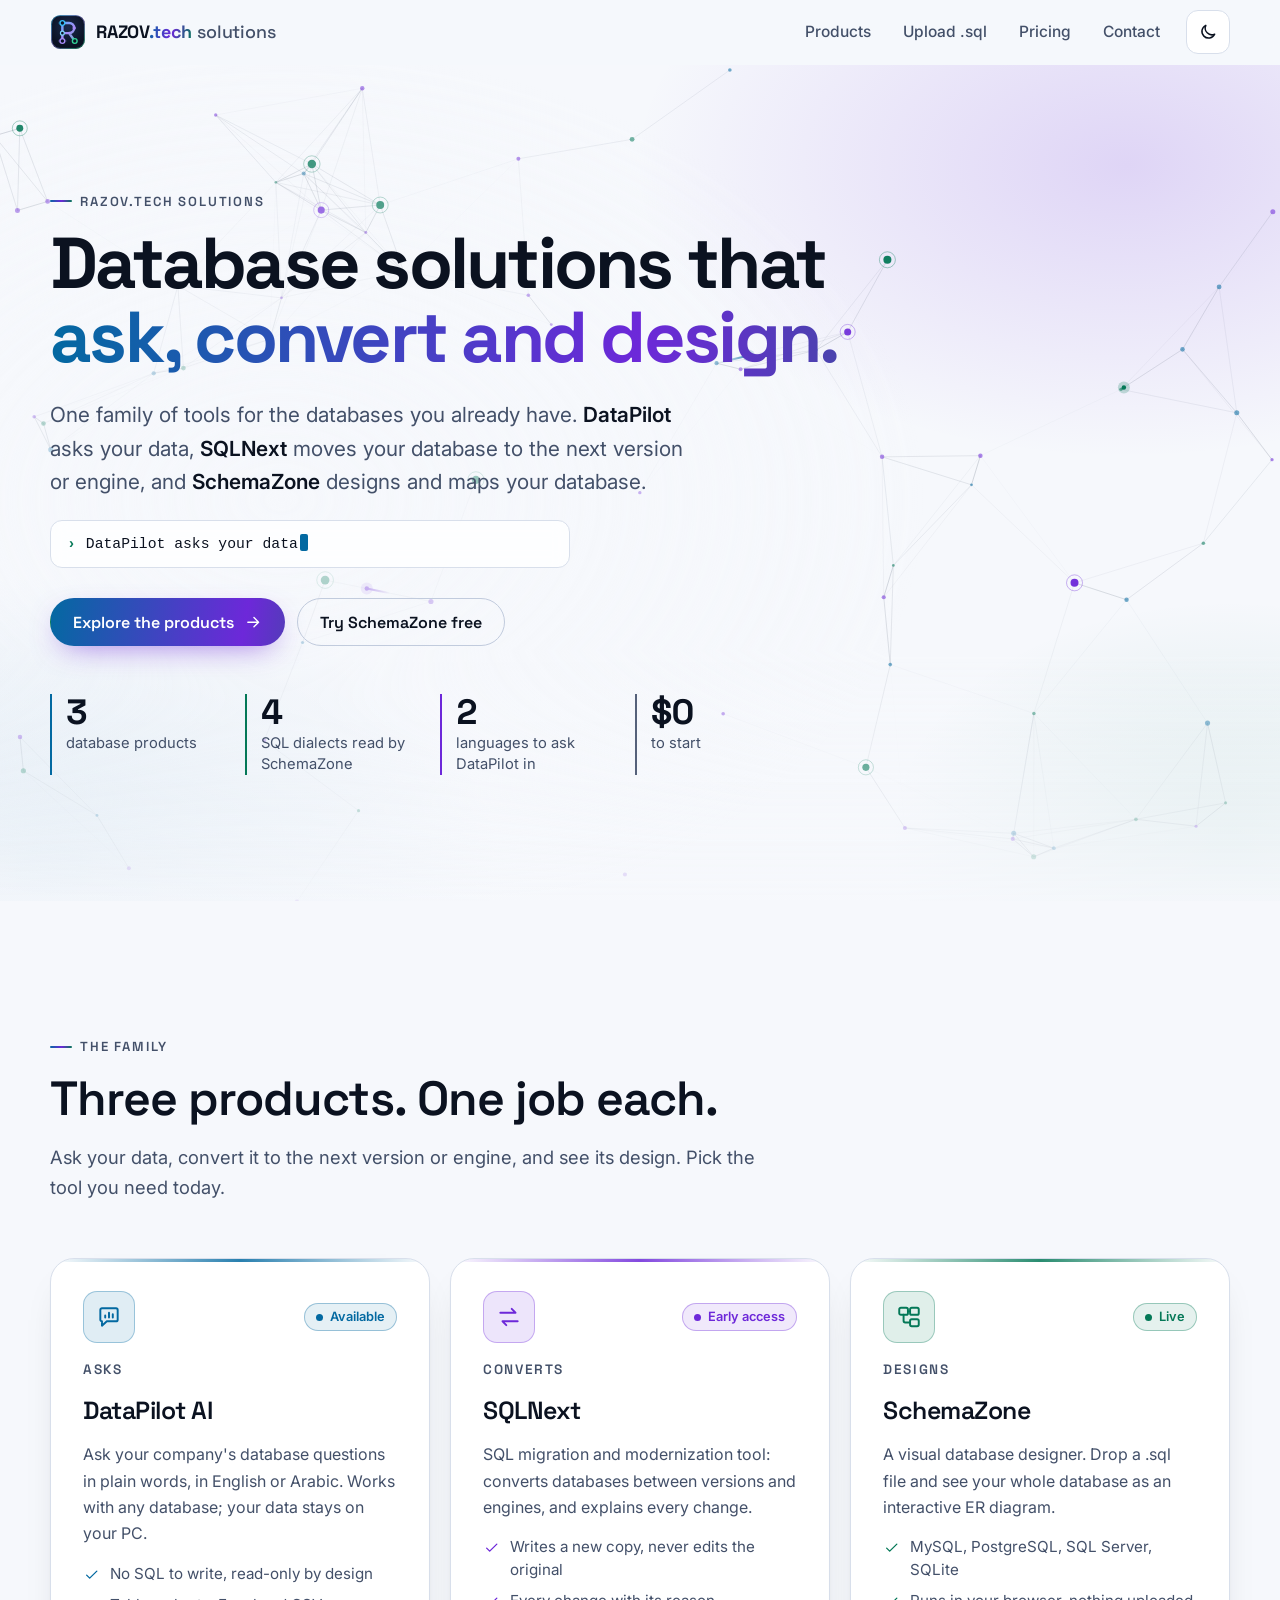
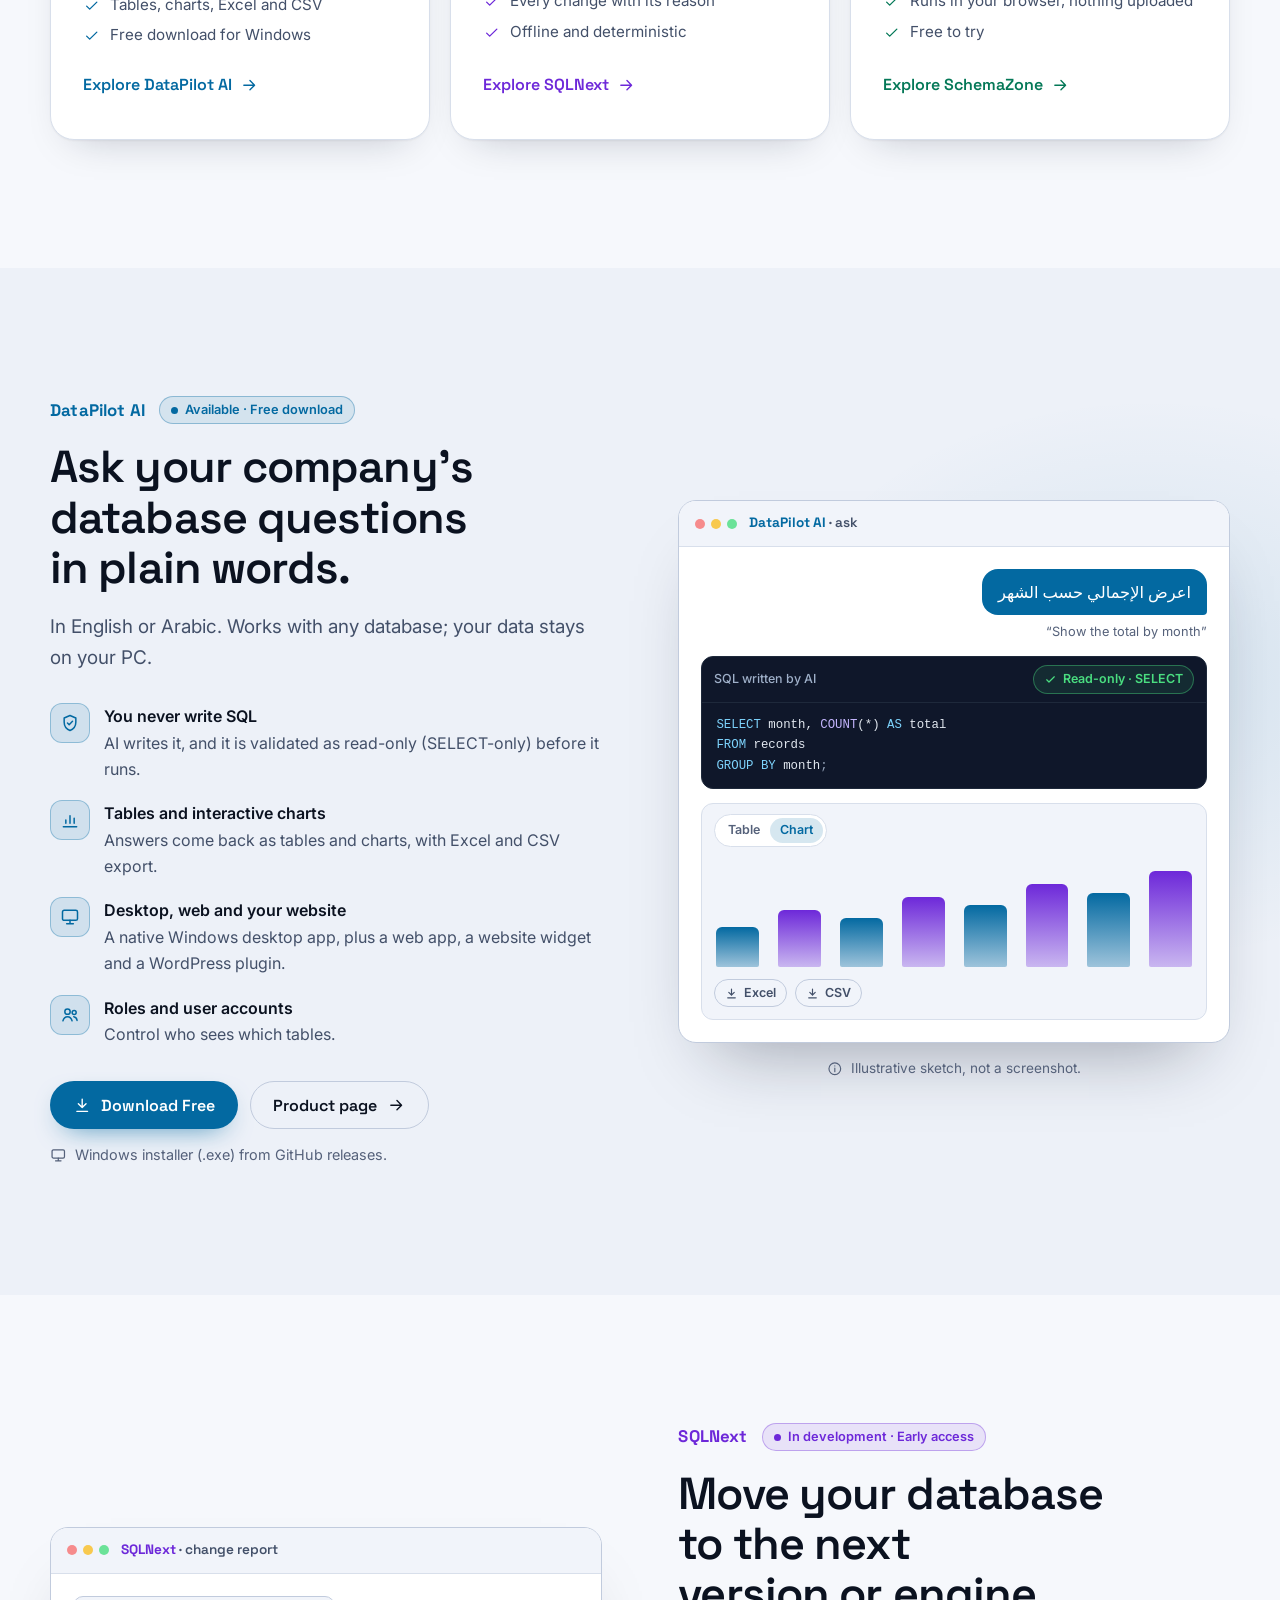
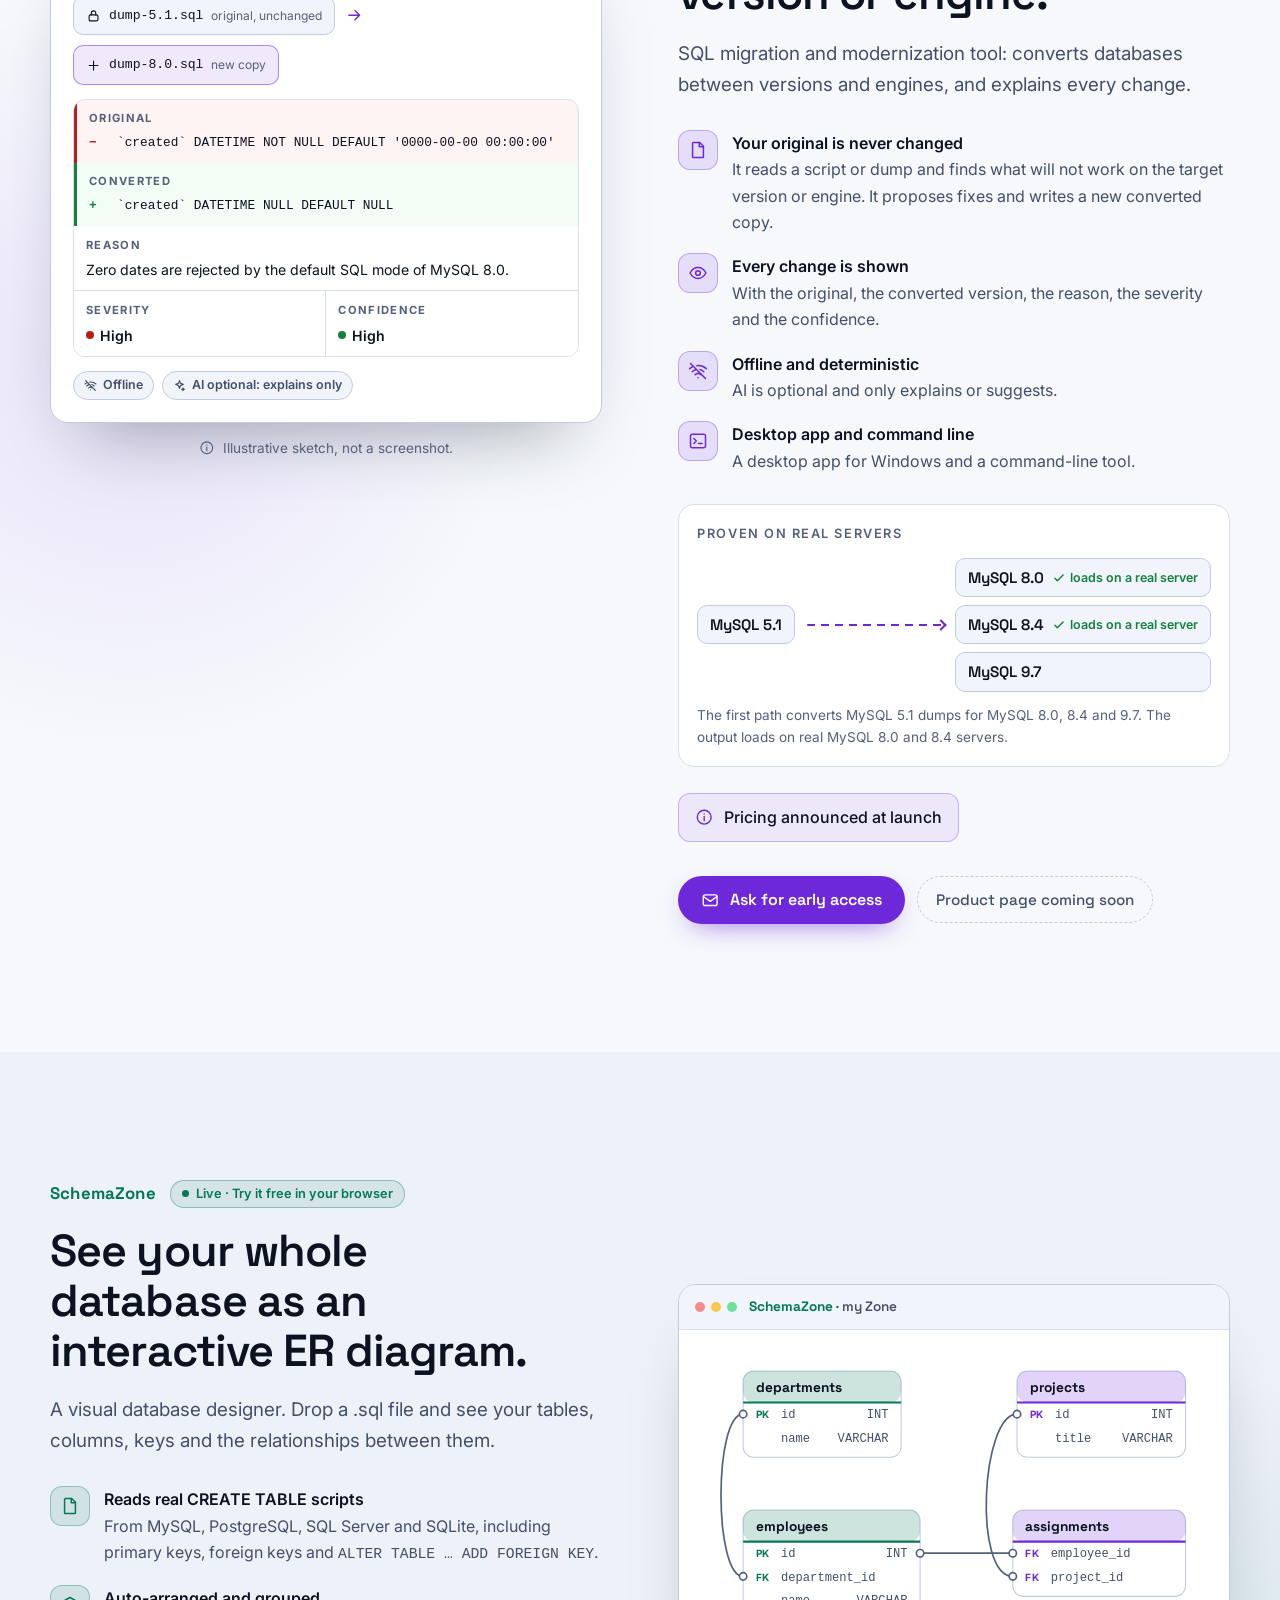
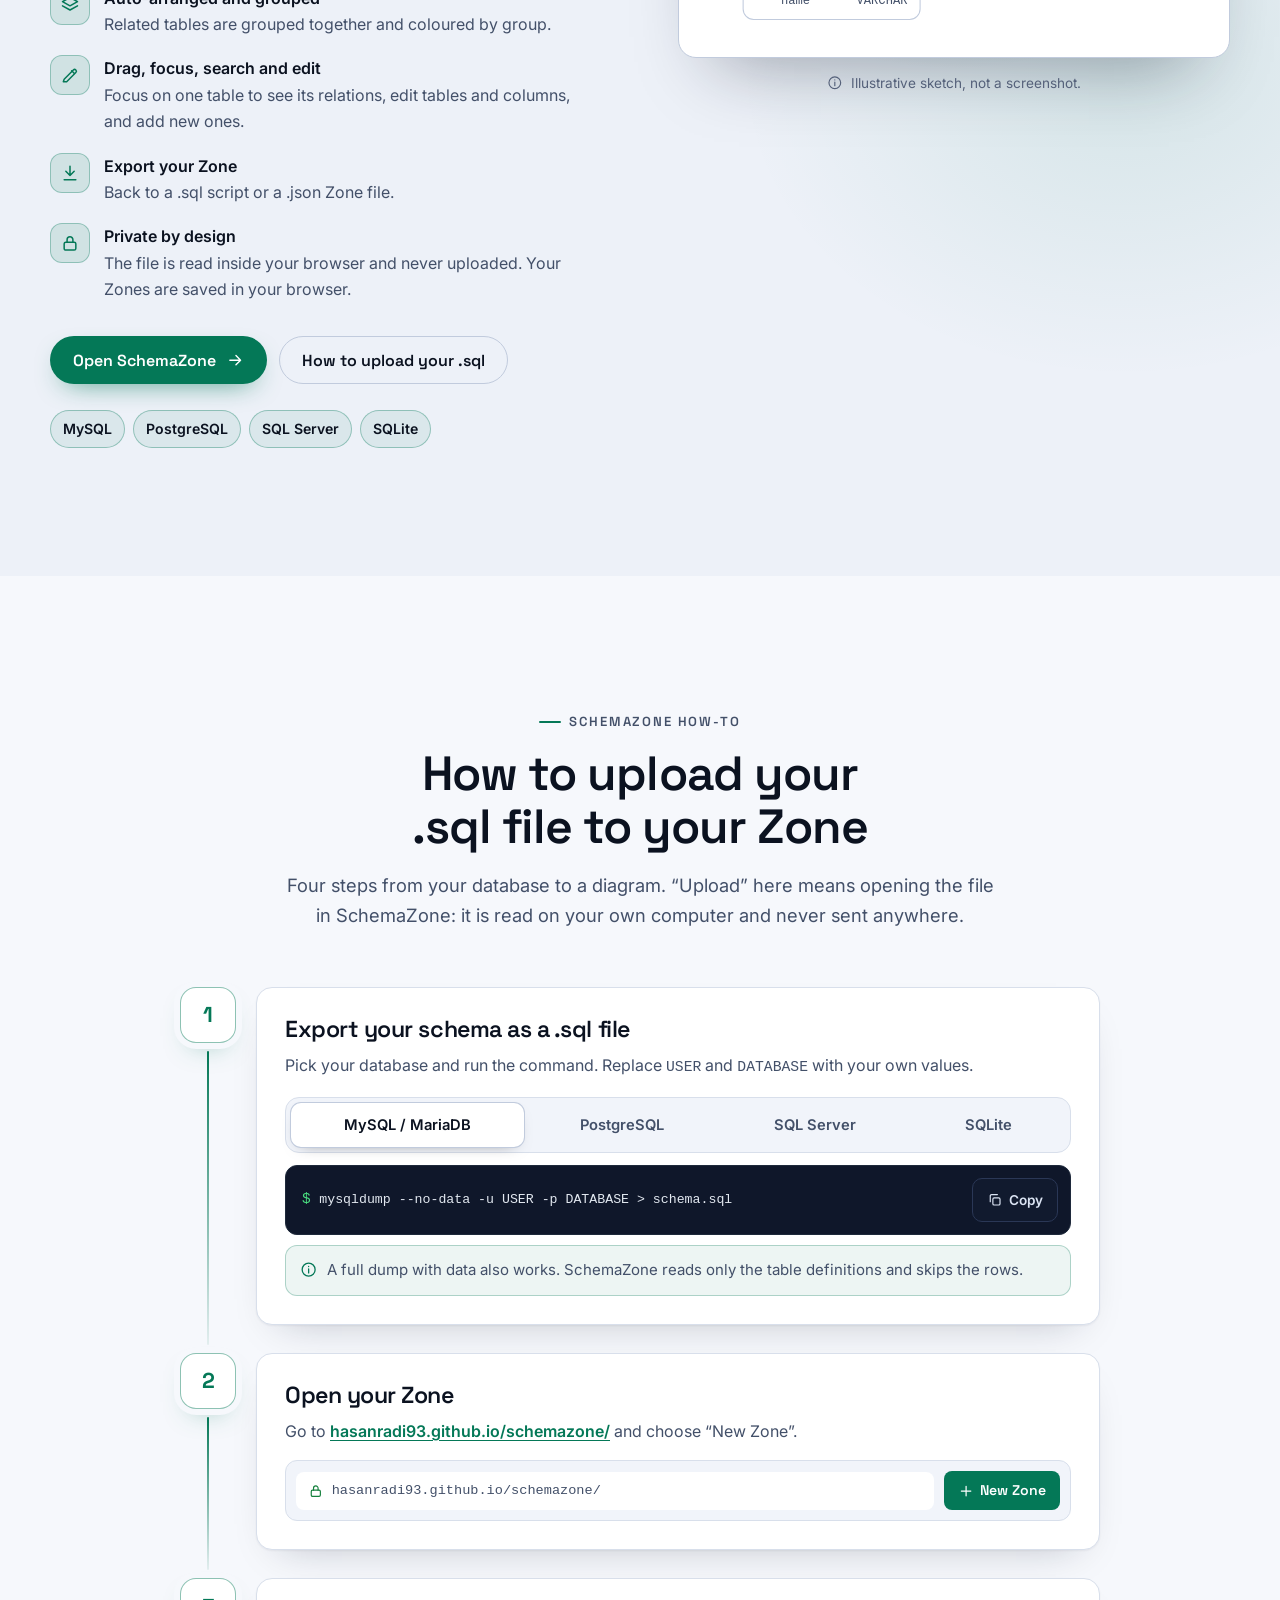
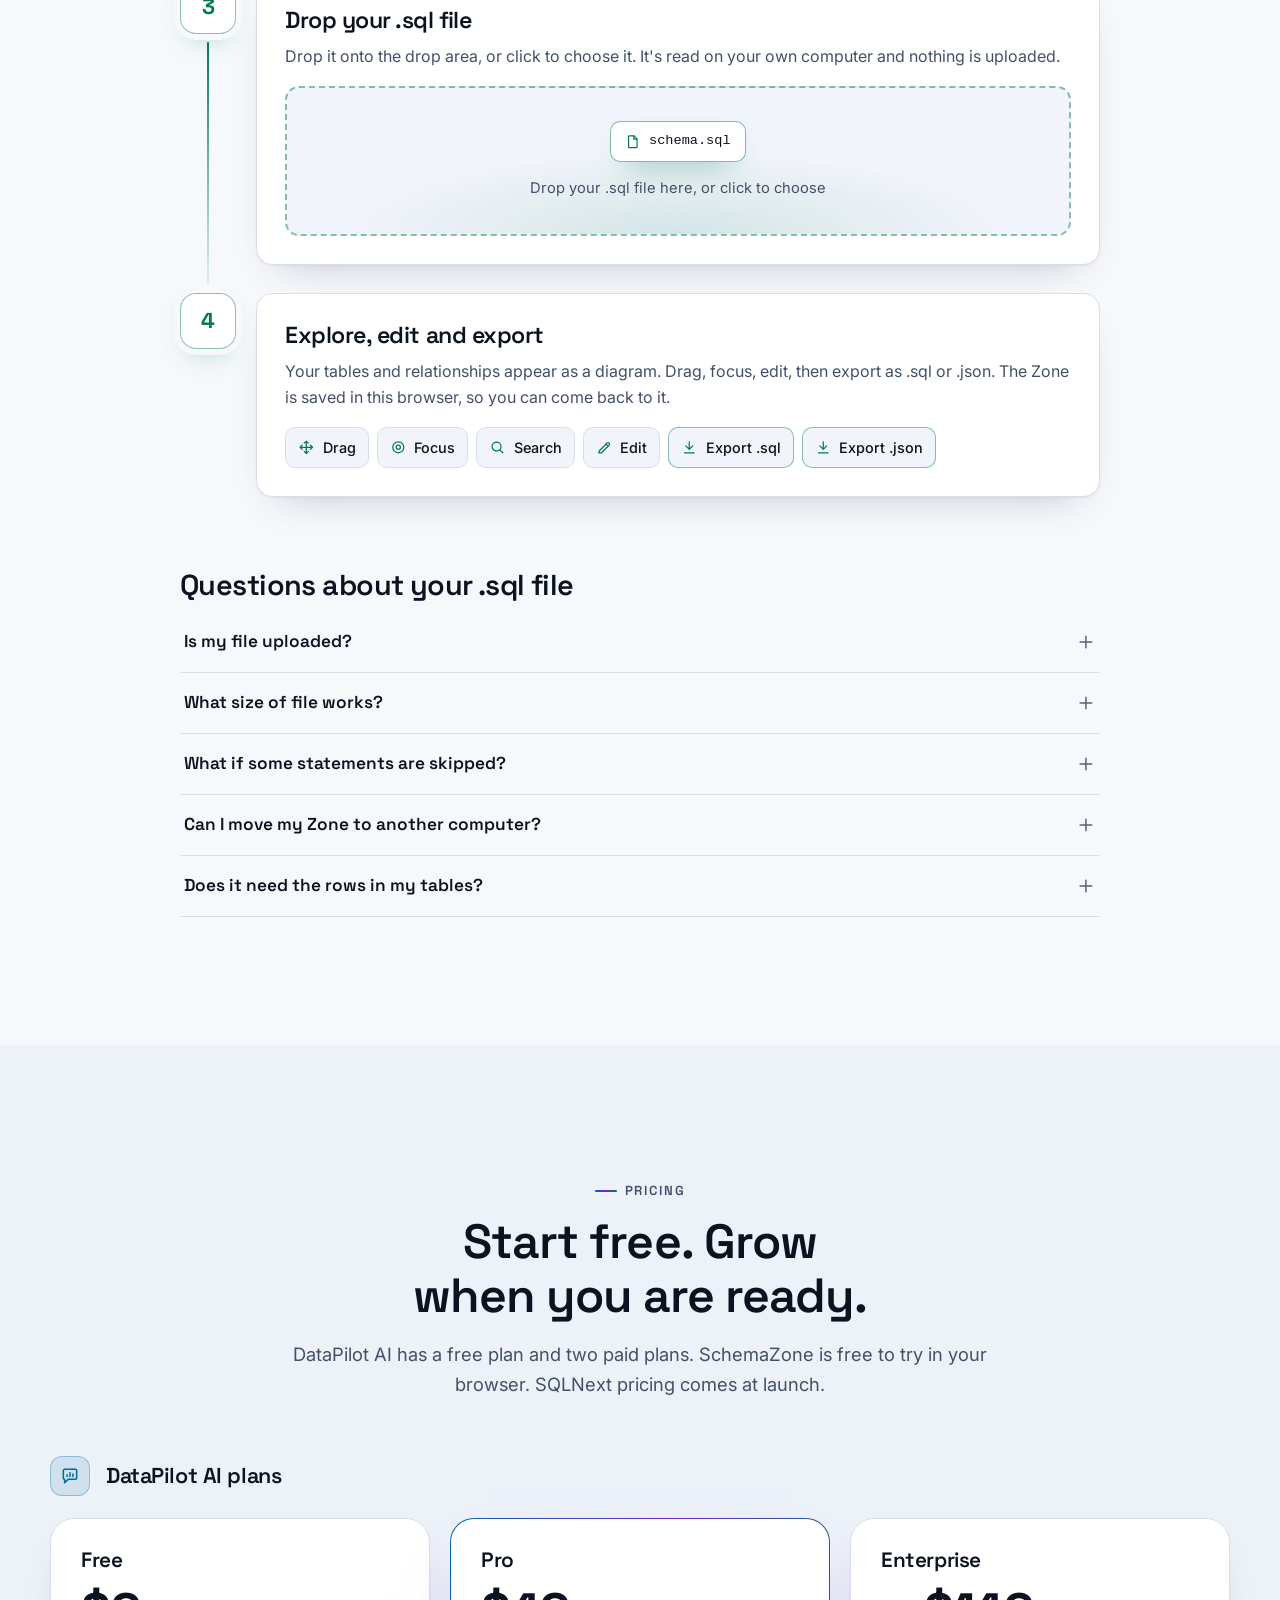
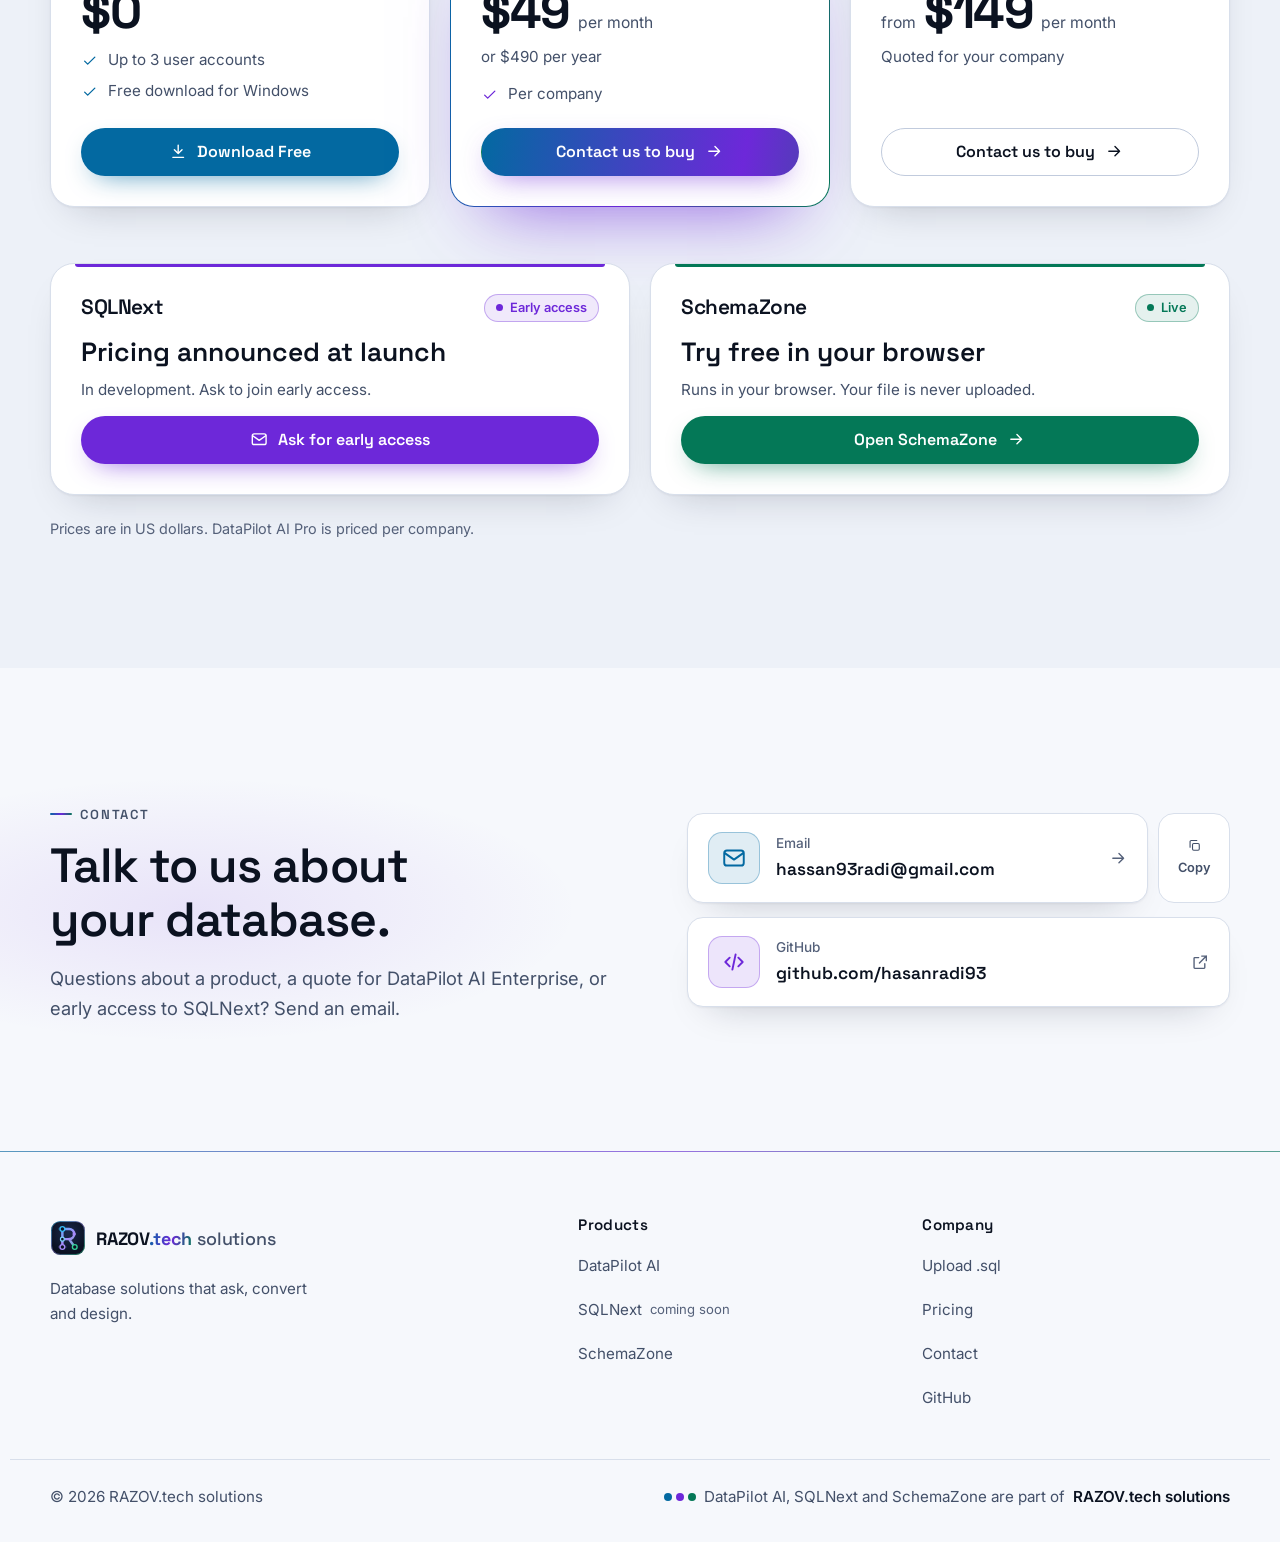
==== index.html @ d18f0b3e "fix(layout): sticky sketches, solid mobile menu, tablet grids and tab grid on phones Co-Authored-By:" ====
<!doctype html>
<html lang="en">
<head>
  <meta charset="utf-8">
  <meta name="viewport" content="width=device-width, initial-scale=1">
  <title>RAZOV.tech solutions | DataPilot AI, SQLNext and SchemaZone</title>
  <meta name="description" content="RAZOV.tech solutions makes database tools that ask, convert and design. DataPilot AI answers plain-word questions about your database, SQLNext converts databases between versions and engines, and SchemaZone turns a .sql file into an interactive ER diagram.">
  <link rel="canonical" href="https://hasanradi93.github.io/">
  <meta name="color-scheme" content="dark light">
  <meta name="theme-color" content="#060a13">
  <link rel="icon" href="favicon.svg" type="image/svg+xml">
  <link rel="apple-touch-icon" href="assets/img/apple-touch-icon.png">

  <meta property="og:type" content="website">
  <meta property="og:site_name" content="RAZOV.tech solutions">
  <meta property="og:title" content="RAZOV.tech solutions: database solutions that ask, convert and design">
  <meta property="og:description" content="DataPilot AI asks your data, SQLNext moves your database to the next version or engine, and SchemaZone designs and maps your database.">
  <meta property="og:url" content="https://hasanradi93.github.io/">
  <meta property="og:image" content="https://hasanradi93.github.io/assets/img/og-image.png">
  <meta property="og:image:width" content="1200">
  <meta property="og:image:height" content="630">
  <meta property="og:image:alt" content="RAZOV.tech solutions logo with the words: database solutions that ask, convert and design.">
  <meta name="twitter:card" content="summary_large_image">
  <meta name="twitter:title" content="RAZOV.tech solutions: database solutions that ask, convert and design">
  <meta name="twitter:description" content="DataPilot AI asks your data, SQLNext moves your database to the next version or engine, and SchemaZone designs and maps your database.">
  <meta name="twitter:image" content="https://hasanradi93.github.io/assets/img/og-image.png">
  <meta name="twitter:image:alt" content="RAZOV.tech solutions logo with the words: database solutions that ask, convert and design.">

  <link rel="preconnect" href="https://fonts.googleapis.com">
  <link rel="preconnect" href="https://fonts.gstatic.com" crossorigin>
  <link rel="stylesheet" href="https://fonts.googleapis.com/css2?family=Inter:wght@400;500;600&amp;family=Space+Grotesk:wght@500;600;700&amp;display=swap" media="print" onload="this.media='all'">
  <noscript><link rel="stylesheet" href="https://fonts.googleapis.com/css2?family=Inter:wght@400;500;600&amp;family=Space+Grotesk:wght@500;600;700&amp;display=swap"></noscript>
  <link rel="stylesheet" href="assets/css/base.css">
  <link rel="stylesheet" href="assets/css/sections.css">

  <script>
    (function () {
      var root = document.documentElement;
      root.classList.add('js');
      var theme = null;
      try { theme = localStorage.getItem('razov-theme'); } catch (e) { theme = null; }
      if (theme !== 'light' && theme !== 'dark') {
        theme = window.matchMedia && window.matchMedia('(prefers-color-scheme: light)').matches ? 'light' : 'dark';
      }
      root.setAttribute('data-theme', theme);
    })();
  </script>
  <script src="assets/js/site.js" defer></script>
  <script src="assets/js/hero-network.js" defer></script>

  <script type="application/ld+json">
    {
      "@context": "https://schema.org",
      "@type": "Organization",
      "name": "RAZOV.tech solutions",
      "url": "https://hasanradi93.github.io/",
      "logo": "https://hasanradi93.github.io/assets/img/logo-mark.svg",
      "email": "hassan93radi@gmail.com",
      "sameAs": ["https://github.com/hasanradi93"]
    }
  </script>
</head>
<body>
  <a class="skip-link" href="#main">Skip to content</a>

  <svg class="icon-sprite" aria-hidden="true" focusable="false" xmlns="http://www.w3.org/2000/svg">
    <symbol id="i-check" viewBox="0 0 24 24"><path d="M5 12.5l4.2 4.2L19 7"/></symbol>
    <symbol id="i-arrow" viewBox="0 0 24 24"><path d="M5 12h14M13 6l6 6-6 6"/></symbol>
    <symbol id="i-download" viewBox="0 0 24 24"><path d="M12 4v11M7 10l5 5 5-5M5 20h14"/></symbol>
    <symbol id="i-copy" viewBox="0 0 24 24"><rect x="9" y="9" width="11" height="11" rx="2"/><path d="M5 15V6a2 2 0 0 1 2-2h9"/></symbol>
    <symbol id="i-sun" viewBox="0 0 24 24"><circle cx="12" cy="12" r="4"/><path d="M12 2.5v2M12 19.5v2M4.6 4.6l1.4 1.4M18 18l1.4 1.4M2.5 12h2M19.5 12h2M4.6 19.4L6 18M18 6l1.4-1.4"/></symbol>
    <symbol id="i-moon" viewBox="0 0 24 24"><path d="M20 14.6A8 8 0 0 1 9.4 4a8 8 0 1 0 10.6 10.6z"/></symbol>
    <symbol id="i-menu" viewBox="0 0 24 24"><path d="M4 7h16M4 12h16M4 17h16"/></symbol>
    <symbol id="i-close" viewBox="0 0 24 24"><path d="M6 6l12 12M18 6L6 18"/></symbol>
    <symbol id="i-mail" viewBox="0 0 24 24"><rect x="3" y="5" width="18" height="14" rx="2.5"/><path d="M3.5 7.5l8.5 6 8.5-6"/></symbol>
    <symbol id="i-code" viewBox="0 0 24 24"><path d="M8 8l-4 4 4 4M16 8l4 4-4 4M13.5 5l-3 14"/></symbol>
    <symbol id="i-db" viewBox="0 0 24 24"><ellipse cx="12" cy="5.5" rx="7" ry="2.5"/><path d="M5 5.5v13c0 1.4 3.1 2.5 7 2.5s7-1.1 7-2.5v-13M5 12c0 1.4 3.1 2.5 7 2.5s7-1.1 7-2.5"/></symbol>
    <symbol id="i-chat" viewBox="0 0 24 24"><path d="M4 5.5A1.5 1.5 0 0 1 5.5 4h13A1.5 1.5 0 0 1 20 5.5v9a1.5 1.5 0 0 1-1.5 1.5H10l-4.5 4v-4h0A1.5 1.5 0 0 1 4 14.5z"/><path d="M8.5 12.5v-2M12 12.5V8M15.5 12.5v-3"/></symbol>
    <symbol id="i-chart" viewBox="0 0 24 24"><path d="M4 20h16M7 16v-4M12 16V7M17 16v-6"/></symbol>
    <symbol id="i-shield" viewBox="0 0 24 24"><path d="M12 3l7 3v5c0 4.5-3 8.3-7 10-4-1.7-7-5.5-7-10V6z"/><path d="M9 12l2 2 4-4"/></symbol>
    <symbol id="i-users" viewBox="0 0 24 24"><circle cx="9" cy="8" r="3.2"/><path d="M3.5 19c.8-3.2 3-5 5.5-5s4.7 1.8 5.5 5"/><circle cx="17" cy="9" r="2.4"/><path d="M16.5 14c2.2.2 3.6 1.8 4 4.5"/></symbol>
    <symbol id="i-monitor" viewBox="0 0 24 24"><rect x="3" y="4" width="18" height="12" rx="2"/><path d="M8 20h8M12 16v4"/></symbol>
    <symbol id="i-file" viewBox="0 0 24 24"><path d="M6.5 3h7.5l4.5 4.5V20a1 1 0 0 1-1 1h-11a1 1 0 0 1-1-1V4a1 1 0 0 1 1-1z"/><path d="M13.5 3v5h5"/></symbol>
    <symbol id="i-swap" viewBox="0 0 24 24"><path d="M4 8h14l-3.5-3.5M20 16H6l3.5 3.5"/></symbol>
    <symbol id="i-lock" viewBox="0 0 24 24"><rect x="5" y="11" width="14" height="9.5" rx="2"/><path d="M8.5 11V8a3.5 3.5 0 0 1 7 0v3"/></symbol>
    <symbol id="i-terminal" viewBox="0 0 24 24"><rect x="3" y="4" width="18" height="16" rx="2"/><path d="M7 9l3 3-3 3M12.5 15h4.5"/></symbol>
    <symbol id="i-schema" viewBox="0 0 24 24"><rect x="3" y="3.5" width="8" height="6.5" rx="1.5"/><rect x="13" y="14" width="8" height="6.5" rx="1.5"/><rect x="13" y="3.5" width="8" height="6.5" rx="1.5"/><path d="M11 6.8h2M7 10v5.5a1.5 1.5 0 0 0 1.5 1.5H13"/></symbol>
    <symbol id="i-search" viewBox="0 0 24 24"><circle cx="11" cy="11" r="6.5"/><path d="M20 20l-4.3-4.3"/></symbol>
    <symbol id="i-external" viewBox="0 0 24 24"><path d="M14 4h6v6M20 4l-9 9M18 14v5a1 1 0 0 1-1 1H5a1 1 0 0 1-1-1V7a1 1 0 0 1 1-1h5"/></symbol>
    <symbol id="i-spark" viewBox="0 0 24 24"><path d="M12 3l1.9 5.1L19 10l-5.1 1.9L12 17l-1.9-5.1L5 10l5.1-1.9z"/><path d="M18.5 16.5l.7 1.8 1.8.7-1.8.7-.7 1.8-.7-1.8-1.8-.7 1.8-.7z"/></symbol>
    <symbol id="i-eye" viewBox="0 0 24 24"><path d="M2.5 12S6 5.5 12 5.5 21.5 12 21.5 12 18 18.5 12 18.5 2.5 12 2.5 12z"/><circle cx="12" cy="12" r="2.8"/></symbol>
    <symbol id="i-globe" viewBox="0 0 24 24"><circle cx="12" cy="12" r="9"/><path d="M3 12h18M12 3c2.4 2.6 3.6 5.6 3.6 9s-1.2 6.4-3.6 9c-2.4-2.6-3.6-5.6-3.6-9S9.6 5.6 12 3z"/></symbol>
    <symbol id="i-move" viewBox="0 0 24 24"><path d="M12 3v18M3 12h18M9 6l3-3 3 3M9 18l3 3 3-3M6 9l-3 3 3 3M18 9l3 3-3 3"/></symbol>
    <symbol id="i-target" viewBox="0 0 24 24"><circle cx="12" cy="12" r="8"/><circle cx="12" cy="12" r="3"/></symbol>
    <symbol id="i-edit" viewBox="0 0 24 24"><path d="M4 20h4L19 9a2.1 2.1 0 0 0-3-3L5 17z"/><path d="M14 7l3 3"/></symbol>
    <symbol id="i-plus" viewBox="0 0 24 24"><path d="M12 5v14M5 12h14"/></symbol>
    <symbol id="i-info" viewBox="0 0 24 24"><circle cx="12" cy="12" r="9"/><path d="M12 11v5.5M12 7.6v.1"/></symbol>
    <symbol id="i-offline" viewBox="0 0 24 24"><path d="M3 3l18 18M8.6 16.4a5 5 0 0 1 6.8 0M5.1 12.9a10 10 0 0 1 4.6-2.6M14.5 10.2a10 10 0 0 1 4.4 2.7M2 9.2a15 15 0 0 1 4.3-2.8M10.6 5.6A15 15 0 0 1 22 9.2"/><path d="M12 20h.01"/></symbol>
    <symbol id="i-layers" viewBox="0 0 24 24"><path d="M12 3l9 5-9 5-9-5z"/><path d="M3 13l9 5 9-5"/></symbol>
    <symbol id="i-upload" viewBox="0 0 24 24"><path d="M12 15V4M7 9l5-5 5 5M5 20h14"/></symbol>
  </svg>

  <header class="site-header" data-header>
    <div class="container header__inner">
      <a class="brand" href="#top">
        <img src="assets/img/logo-mark.svg" width="36" height="36" alt="">
        <span>RAZOV<span class="brand__tld">.tech</span> <span class="brand__sub">solutions</span></span>
      </a>
      <nav id="site-nav" class="site-nav" aria-label="Main">
        <ul>
          <li><a href="#products">Products</a></li>
          <li><a href="#upload">Upload .sql</a></li>
          <li><a href="#pricing">Pricing</a></li>
          <li><a href="#contact">Contact</a></li>
        </ul>
      </nav>
      <div class="header__actions">
        <button class="icon-btn theme-toggle" type="button" data-theme-toggle aria-label="Switch to light theme">
          <svg class="icon icon--sun" aria-hidden="true" focusable="false"><use href="#i-sun"/></svg>
          <svg class="icon icon--moon" aria-hidden="true" focusable="false"><use href="#i-moon"/></svg>
        </button>
        <button class="icon-btn menu-btn" type="button" data-menu-toggle aria-expanded="false" aria-controls="site-nav" aria-label="Open menu">
          <svg class="icon icon--menu" aria-hidden="true" focusable="false"><use href="#i-menu"/></svg>
          <svg class="icon icon--close" aria-hidden="true" focusable="false"><use href="#i-close"/></svg>
        </button>
      </div>
    </div>
  </header>

  <main id="main">
    <!-- Hero -->
    <section id="top" class="hero" aria-labelledby="hero-title" data-inview>
      <div class="hero__backdrop" aria-hidden="true"></div>
      <canvas class="hero__canvas" data-hero-canvas aria-hidden="true"></canvas>
      <div class="hero__scrim" aria-hidden="true"></div>
      <div class="container hero__inner">
        <div class="hero__content">
          <p class="eyebrow">RAZOV.tech solutions</p>
          <h1 id="hero-title">Database solutions that <span class="text-gradient">ask, convert and design.</span></h1>
          <p class="hero__lead">One family of tools for the databases you already have. <strong>DataPilot</strong> asks your data, <strong>SQLNext</strong> moves your database to the next version or engine, and <strong>SchemaZone</strong> designs and maps your database.</p>
          <p class="typing" aria-hidden="true">
            <span class="typing__prompt">&rsaquo;</span>
            <span class="typing__text"><span data-typing data-phrases='["DataPilot asks your data.","SQLNext moves it to the next version.","SchemaZone designs and maps it."]'>DataPilot asks your data.</span><span class="typing__caret"></span></span>
          </p>
          <div class="hero__ctas">
            <a class="btn btn--primary" href="#products">Explore the products <svg class="icon icon--nudge" aria-hidden="true" focusable="false"><use href="#i-arrow"/></svg></a>
            <a class="btn btn--ghost" href="/schemazone/">Try SchemaZone free</a>
          </div>
          <ul class="hero__facts">
            <li><strong data-count="3">3</strong> database products</li>
            <li><strong data-count="4">4</strong> SQL dialects read by SchemaZone</li>
            <li><strong data-count="2">2</strong> languages to ask DataPilot in</li>
            <li><strong>$<span data-count="0">0</span></strong> to start</li>
          </ul>
        </div>
      </div>
    </section>

    <!-- Products overview -->
    <section id="products" class="section" aria-labelledby="products-title">
      <div class="container">
        <header class="section-head reveal">
          <p class="eyebrow">The family</p>
          <h2 id="products-title">Three products. One job each.</h2>
          <p>Ask your data, convert it to the next version or engine, and see its design. Pick the tool you need today.</p>
        </header>
        <ul class="products-grid">
          <li class="reveal" style="--d: 0s">
            <article class="product-card accent-dp" data-tilt>
              <div class="product-card__top">
                <span class="tile"><svg class="icon" aria-hidden="true" focusable="false"><use href="#i-chat"/></svg></span>
                <span class="badge badge--dp badge--live">Available</span>
              </div>
              <p class="product-card__verb">Asks</p>
              <h3>DataPilot AI</h3>
              <p>Ask your company's database questions in plain words, in English or Arabic. Works with any database; your data stays on your PC.</p>
              <ul class="mini-list">
                <li><svg class="icon" aria-hidden="true" focusable="false"><use href="#i-check"/></svg>No SQL to write, read-only by design</li>
                <li><svg class="icon" aria-hidden="true" focusable="false"><use href="#i-check"/></svg>Tables, charts, Excel and CSV</li>
                <li><svg class="icon" aria-hidden="true" focusable="false"><use href="#i-check"/></svg>Free download for Windows</li>
              </ul>
              <a class="card-link" href="#datapilot">Explore DataPilot AI <svg class="icon" aria-hidden="true" focusable="false"><use href="#i-arrow"/></svg></a>
            </article>
          </li>
          <li class="reveal" style="--d: 0.1s">
            <article class="product-card accent-sq" data-tilt>
              <div class="product-card__top">
                <span class="tile"><svg class="icon" aria-hidden="true" focusable="false"><use href="#i-swap"/></svg></span>
                <span class="badge badge--sq">Early access</span>
              </div>
              <p class="product-card__verb">Converts</p>
              <h3>SQLNext</h3>
              <p>SQL migration and modernization tool: converts databases between versions and engines, and explains every change.</p>
              <ul class="mini-list">
                <li><svg class="icon" aria-hidden="true" focusable="false"><use href="#i-check"/></svg>Writes a new copy, never edits the original</li>
                <li><svg class="icon" aria-hidden="true" focusable="false"><use href="#i-check"/></svg>Every change with its reason</li>
                <li><svg class="icon" aria-hidden="true" focusable="false"><use href="#i-check"/></svg>Offline and deterministic</li>
              </ul>
              <a class="card-link" href="#sqlnext">Explore SQLNext <svg class="icon" aria-hidden="true" focusable="false"><use href="#i-arrow"/></svg></a>
            </article>
          </li>
          <li class="reveal" style="--d: 0.2s">
            <article class="product-card accent-sz" data-tilt>
              <div class="product-card__top">
                <span class="tile"><svg class="icon" aria-hidden="true" focusable="false"><use href="#i-schema"/></svg></span>
                <span class="badge badge--sz badge--live">Live</span>
              </div>
              <p class="product-card__verb">Designs</p>
              <h3>SchemaZone</h3>
              <p>A visual database designer. Drop a .sql file and see your whole database as an interactive ER diagram.</p>
              <ul class="mini-list">
                <li><svg class="icon" aria-hidden="true" focusable="false"><use href="#i-check"/></svg>MySQL, PostgreSQL, SQL Server, SQLite</li>
                <li><svg class="icon" aria-hidden="true" focusable="false"><use href="#i-check"/></svg>Runs in your browser, nothing uploaded</li>
                <li><svg class="icon" aria-hidden="true" focusable="false"><use href="#i-check"/></svg>Free to try</li>
              </ul>
              <a class="card-link" href="#schemazone">Explore SchemaZone <svg class="icon" aria-hidden="true" focusable="false"><use href="#i-arrow"/></svg></a>
            </article>
          </li>
        </ul>
      </div>
    </section>

    <!-- DataPilot AI -->
    <section id="datapilot" class="section section--alt accent-dp" aria-labelledby="datapilot-title">
      <div class="section-glow" style="--gx: 90%; --gy: 40%" aria-hidden="true"></div>
      <div class="container detail">
        <div class="detail__text reveal">
          <div class="detail__meta">
            <span class="detail__name">DataPilot AI</span>
            <span class="badge badge--dp badge--live">Available · Free download</span>
          </div>
          <h2 id="datapilot-title">Ask your company's database questions in plain words.</h2>
          <p class="detail__lead">In English or Arabic. Works with any database; your data stays on your PC.</p>
          <ul class="feature-list">
            <li>
              <span class="tile tile--sm"><svg class="icon" aria-hidden="true" focusable="false"><use href="#i-shield"/></svg></span>
              <span><strong>You never write SQL</strong>AI writes it, and it is validated as read-only (SELECT-only) before it runs.</span>
            </li>
            <li>
              <span class="tile tile--sm"><svg class="icon" aria-hidden="true" focusable="false"><use href="#i-chart"/></svg></span>
              <span><strong>Tables and interactive charts</strong>Answers come back as tables and charts, with Excel and CSV export.</span>
            </li>
            <li>
              <span class="tile tile--sm"><svg class="icon" aria-hidden="true" focusable="false"><use href="#i-monitor"/></svg></span>
              <span><strong>Desktop, web and your website</strong>A native Windows desktop app, plus a web app, a website widget and a WordPress plugin.</span>
            </li>
            <li>
              <span class="tile tile--sm"><svg class="icon" aria-hidden="true" focusable="false"><use href="#i-users"/></svg></span>
              <span><strong>Roles and user accounts</strong>Control who sees which tables.</span>
            </li>
          </ul>
          <div class="detail__ctas">
            <a class="btn btn--dp" href="https://github.com/hasanradi93/datapilot/releases/latest/download/DataPilotAI-Setup.exe"><svg class="icon" aria-hidden="true" focusable="false"><use href="#i-download"/></svg> Download Free</a>
            <a class="btn btn--ghost" href="/datapilot/">Product page <svg class="icon icon--nudge" aria-hidden="true" focusable="false"><use href="#i-arrow"/></svg></a>
          </div>
          <p class="detail__note"><svg class="icon" aria-hidden="true" focusable="false"><use href="#i-monitor"/></svg> Windows installer (.exe) from GitHub releases.</p>
        </div>

        <figure class="detail__visual sketch reveal" style="--d: 0.1s">
          <div class="sketch__window" role="img" aria-label="Illustrative sketch of DataPilot AI: a question typed in Arabic, the read-only SQL the AI wrote for it, and the answer as a bar chart with Excel and CSV export.">
            <div class="sketch__bar">
              <span class="sketch__dots"><i></i><i></i><i></i></span>
              <span class="sketch__title"><b>DataPilot AI</b> · ask</span>
            </div>
            <div class="sketch__body">
              <p class="chat-q" lang="ar" dir="rtl">اعرض الإجمالي حسب الشهر</p>
              <p class="chat-q__tr">“Show the total by month”</p>
              <div class="sql-card">
                <div class="sql-card__head">
                  <span>SQL written by AI</span>
                  <span class="pill pill--ok"><svg class="icon" aria-hidden="true" focusable="false"><use href="#i-check"/></svg>Read-only · SELECT</span>
                </div>
<pre><code><span class="sql-line" style="--i:0"><span class="tok-k">SELECT</span> month, <span class="tok-f">COUNT</span>(*) <span class="tok-k">AS</span> total</span><span class="sql-line" style="--i:1"><span class="tok-k">FROM</span> records</span><span class="sql-line" style="--i:2"><span class="tok-k">GROUP BY</span> month<span class="tok-p">;</span></span></code></pre>
              </div>
              <div class="answer">
                <div class="answer__head">
                  <span class="seg"><span>Table</span><span class="is-on">Chart</span></span>
                </div>
                <div class="bars">
                  <span class="bar" style="--h:38%; --i:0"></span>
                  <span class="bar" style="--h:54%; --i:1"></span>
                  <span class="bar" style="--h:46%; --i:2"></span>
                  <span class="bar" style="--h:66%; --i:3"></span>
                  <span class="bar" style="--h:58%; --i:4"></span>
                  <span class="bar" style="--h:78%; --i:5"></span>
                  <span class="bar" style="--h:70%; --i:6"></span>
                  <span class="bar" style="--h:90%; --i:7"></span>
                </div>
                <div class="answer__foot">
                  <span class="pill"><svg class="icon" aria-hidden="true" focusable="false"><use href="#i-download"/></svg>Excel</span>
                  <span class="pill"><svg class="icon" aria-hidden="true" focusable="false"><use href="#i-download"/></svg>CSV</span>
                </div>
              </div>
            </div>
          </div>
          <figcaption><svg class="icon" aria-hidden="true" focusable="false"><use href="#i-info"/></svg> Illustrative sketch, not a screenshot.</figcaption>
        </figure>
      </div>
    </section>

    <!-- SQLNext -->
    <section id="sqlnext" class="section accent-sq" aria-labelledby="sqlnext-title">
      <div class="section-glow" style="--gx: 10%; --gy: 50%" aria-hidden="true"></div>
      <div class="container detail detail--flip">
        <div class="detail__text reveal">
          <div class="detail__meta">
            <span class="detail__name">SQLNext</span>
            <span class="badge badge--sq">In development · Early access</span>
          </div>
          <h2 id="sqlnext-title">Move your database to the next version or engine.</h2>
          <p class="detail__lead">SQL migration and modernization tool: converts databases between versions and engines, and explains every change.</p>
          <ul class="feature-list">
            <li>
              <span class="tile tile--sm"><svg class="icon" aria-hidden="true" focusable="false"><use href="#i-file"/></svg></span>
              <span><strong>Your original is never changed</strong>It reads a script or dump and finds what will not work on the target version or engine. It proposes fixes and writes a new converted copy.</span>
            </li>
            <li>
              <span class="tile tile--sm"><svg class="icon" aria-hidden="true" focusable="false"><use href="#i-eye"/></svg></span>
              <span><strong>Every change is shown</strong>With the original, the converted version, the reason, the severity and the confidence.</span>
            </li>
            <li>
              <span class="tile tile--sm"><svg class="icon" aria-hidden="true" focusable="false"><use href="#i-offline"/></svg></span>
              <span><strong>Offline and deterministic</strong>AI is optional and only explains or suggests.</span>
            </li>
            <li>
              <span class="tile tile--sm"><svg class="icon" aria-hidden="true" focusable="false"><use href="#i-terminal"/></svg></span>
              <span><strong>Desktop app and command line</strong>A desktop app for Windows and a command-line tool.</span>
            </li>
          </ul>

          <div class="path">
            <p class="path__label">Proven on real servers</p>
            <div class="path__track">
              <span class="path__from">MySQL 5.1</span>
              <span class="path__line" aria-hidden="true" data-inview></span>
              <ul class="path__targets">
                <li>MySQL 8.0 <span class="verified"><svg class="icon" aria-hidden="true" focusable="false"><use href="#i-check"/></svg>loads on a real server</span></li>
                <li>MySQL 8.4 <span class="verified"><svg class="icon" aria-hidden="true" focusable="false"><use href="#i-check"/></svg>loads on a real server</span></li>
                <li>MySQL 9.7</li>
              </ul>
            </div>
            <p class="path__foot">The first path converts MySQL 5.1 dumps for MySQL 8.0, 8.4 and 9.7. The output loads on real MySQL 8.0 and 8.4 servers.</p>
          </div>

          <p class="price-note"><svg class="icon" aria-hidden="true" focusable="false"><use href="#i-info"/></svg> Pricing announced at launch</p>
          <div class="detail__ctas">
            <a class="btn btn--sq" href="mailto:hassan93radi@gmail.com?subject=SQLNext%20early%20access"><svg class="icon" aria-hidden="true" focusable="false"><use href="#i-mail"/></svg> Ask for early access</a>
            <span class="chip" data-link-pending="/sqlnext/">Product page coming soon</span>
          </div>
        </div>

        <figure class="detail__visual sketch reveal" style="--d: 0.1s">
          <div class="sketch__window" role="img" aria-label="Illustrative sketch of an SQLNext change report: the original dump stays unchanged, a new converted copy is written, and one change is shown with the original line, the converted line, the reason, the severity and the confidence.">
            <div class="sketch__bar">
              <span class="sketch__dots"><i></i><i></i><i></i></span>
              <span class="sketch__title"><b>SQLNext</b> · change report</span>
            </div>
            <div class="sketch__body">
              <div class="files">
                <span class="file"><svg class="icon" aria-hidden="true" focusable="false"><use href="#i-lock"/></svg>dump-5.1.sql <em>original, unchanged</em></span>
                <svg class="icon" aria-hidden="true" focusable="false"><use href="#i-arrow"/></svg>
                <span class="file file--new"><svg class="icon" aria-hidden="true" focusable="false"><use href="#i-plus"/></svg>dump-8.0.sql <em>new copy</em></span>
              </div>
              <div class="change">
                <div class="change__row change__row--old">
                  <span class="change__label">Original</span>
                  <span class="change__sign">−</span>
                  <span>`created` DATETIME NOT NULL DEFAULT '0000-00-00 00:00:00'</span>
                </div>
                <div class="change__row change__row--new">
                  <span class="change__label">Converted</span>
                  <span class="change__sign">+</span>
                  <span>`created` DATETIME NULL DEFAULT NULL</span>
                </div>
                <dl class="change__meta">
                  <div><dt>Reason</dt><dd>Zero dates are rejected by the default SQL mode of MySQL 8.0.</dd></div>
                  <div><dt>Severity</dt><dd><span class="sev">High</span></dd></div>
                  <div><dt>Confidence</dt><dd><span class="conf">High</span></dd></div>
                </dl>
              </div>
              <div class="sketch__pills">
                <span class="pill"><svg class="icon" aria-hidden="true" focusable="false"><use href="#i-offline"/></svg>Offline</span>
                <span class="pill"><svg class="icon" aria-hidden="true" focusable="false"><use href="#i-spark"/></svg>AI optional: explains only</span>
              </div>
            </div>
          </div>
          <figcaption><svg class="icon" aria-hidden="true" focusable="false"><use href="#i-info"/></svg> Illustrative sketch, not a screenshot.</figcaption>
        </figure>
      </div>
    </section>

    <!-- SchemaZone -->
    <section id="schemazone" class="section section--alt accent-sz" aria-labelledby="schemazone-title">
      <div class="section-glow" style="--gx: 88%; --gy: 55%" aria-hidden="true"></div>
      <div class="container detail">
        <div class="detail__text reveal">
          <div class="detail__meta">
            <span class="detail__name">SchemaZone</span>
            <span class="badge badge--sz badge--live">Live · Try it free in your browser</span>
          </div>
          <h2 id="schemazone-title">See your whole database as an interactive ER diagram.</h2>
          <p class="detail__lead">A visual database designer. Drop a .sql file and see your tables, columns, keys and the relationships between them.</p>
          <ul class="feature-list">
            <li>
              <span class="tile tile--sm"><svg class="icon" aria-hidden="true" focusable="false"><use href="#i-file"/></svg></span>
              <span><strong>Reads real CREATE TABLE scripts</strong>From MySQL, PostgreSQL, SQL Server and SQLite, including primary keys, foreign keys and <code>ALTER TABLE … ADD FOREIGN KEY</code>.</span>
            </li>
            <li>
              <span class="tile tile--sm"><svg class="icon" aria-hidden="true" focusable="false"><use href="#i-layers"/></svg></span>
              <span><strong>Auto-arranged and grouped</strong>Related tables are grouped together and coloured by group.</span>
            </li>
            <li>
              <span class="tile tile--sm"><svg class="icon" aria-hidden="true" focusable="false"><use href="#i-edit"/></svg></span>
              <span><strong>Drag, focus, search and edit</strong>Focus on one table to see its relations, edit tables and columns, and add new ones.</span>
            </li>
            <li>
              <span class="tile tile--sm"><svg class="icon" aria-hidden="true" focusable="false"><use href="#i-download"/></svg></span>
              <span><strong>Export your Zone</strong>Back to a .sql script or a .json Zone file.</span>
            </li>
            <li>
              <span class="tile tile--sm"><svg class="icon" aria-hidden="true" focusable="false"><use href="#i-lock"/></svg></span>
              <span><strong>Private by design</strong>The file is read inside your browser and never uploaded. Your Zones are saved in your browser.</span>
            </li>
          </ul>
          <div class="detail__ctas">
            <a class="btn btn--sz" href="/schemazone/">Open SchemaZone <svg class="icon icon--nudge" aria-hidden="true" focusable="false"><use href="#i-arrow"/></svg></a>
            <a class="btn btn--ghost" href="#upload">How to upload your .sql</a>
          </div>
        </div>

        <figure class="detail__visual sketch reveal" style="--d: 0.1s" data-inview>
          <div class="sketch__window" role="img" aria-label="Illustrative sketch of a SchemaZone diagram: four tables in two coloured groups, departments, employees, projects and assignments, joined by foreign-key lines.">
            <div class="sketch__bar">
              <span class="sketch__dots"><i></i><i></i><i></i></span>
              <span class="sketch__title"><b>SchemaZone</b> · my Zone</span>
            </div>
            <div class="sketch__body">
              <svg class="er" viewBox="0 0 480 268" aria-hidden="true" focusable="false">
                <!-- relationship lines -->
                <path class="er-link" style="--i:0" pathLength="1" d="M40 213 C12 213 12 59 40 59"/>
                <path class="er-link" style="--i:1" pathLength="1" d="M296 191 C252 191 252 191 208 191"/>
                <path class="er-link" style="--i:2" pathLength="1" d="M296 213 C258 213 266 59 300 59"/>
                <path class="er-pulse" style="--i:0" pathLength="1" d="M40 213 C12 213 12 59 40 59"/>
                <path class="er-pulse" style="--i:1" pathLength="1" d="M296 191 C252 191 252 191 208 191"/>
                <path class="er-pulse" style="--i:2" pathLength="1" d="M296 213 C258 213 266 59 300 59"/>

                <!-- departments -->
                <g class="er-table er-g1" transform="translate(40 18)">
                  <rect class="er-box" width="150" height="82" rx="10"/>
                  <rect class="er-head" width="150" height="30" rx="10"/>
                  <line class="er-head-line" x1="0" y1="30" x2="150" y2="30"/>
                  <text class="er-title" x="12" y="20">departments</text>
                  <text class="er-key" x="12" y="45">PK</text><text class="er-col" x="36" y="45">id</text><text class="er-col" x="138" y="45" text-anchor="end">INT</text>
                  <text class="er-col" x="36" y="67">name</text><text class="er-col" x="138" y="67" text-anchor="end">VARCHAR</text>
                </g>

                <!-- employees -->
                <g class="er-table er-g1" transform="translate(40 150)">
                  <rect class="er-focus" x="-5" y="-5" width="178" height="114" rx="13"/>
                  <rect class="er-box" width="168" height="104" rx="10"/>
                  <rect class="er-head" width="168" height="30" rx="10"/>
                  <line class="er-head-line" x1="0" y1="30" x2="168" y2="30"/>
                  <text class="er-title" x="12" y="20">employees</text>
                  <text class="er-key" x="12" y="45">PK</text><text class="er-col" x="36" y="45">id</text><text class="er-col" x="156" y="45" text-anchor="end">INT</text>
                  <text class="er-key" x="12" y="67">FK</text><text class="er-col" x="36" y="67">department_id</text>
                  <text class="er-col" x="36" y="89">name</text><text class="er-col" x="156" y="89" text-anchor="end">VARCHAR</text>
                </g>

                <!-- projects -->
                <g class="er-table er-g2" transform="translate(300 18)">
                  <rect class="er-box" width="160" height="82" rx="10"/>
                  <rect class="er-head" width="160" height="30" rx="10"/>
                  <line class="er-head-line" x1="0" y1="30" x2="160" y2="30"/>
                  <text class="er-title" x="12" y="20">projects</text>
                  <text class="er-key" x="12" y="45">PK</text><text class="er-col" x="36" y="45">id</text><text class="er-col" x="148" y="45" text-anchor="end">INT</text>
                  <text class="er-col" x="36" y="67">title</text><text class="er-col" x="148" y="67" text-anchor="end">VARCHAR</text>
                </g>

                <!-- assignments -->
                <g class="er-table er-g2" transform="translate(296 150)">
                  <rect class="er-box" width="164" height="82" rx="10"/>
                  <rect class="er-head" width="164" height="30" rx="10"/>
                  <line class="er-head-line" x1="0" y1="30" x2="164" y2="30"/>
                  <text class="er-title" x="12" y="20">assignments</text>
                  <text class="er-key" x="12" y="45">FK</text><text class="er-col" x="36" y="45">employee_id</text>
                  <text class="er-key" x="12" y="67">FK</text><text class="er-col" x="36" y="67">project_id</text>
                </g>

                <!-- link ends -->
                <circle class="er-end" cx="40" cy="213" r="3.5"/><circle class="er-end" cx="40" cy="59" r="3.5"/>
                <circle class="er-end" cx="296" cy="191" r="3.5"/><circle class="er-end" cx="208" cy="191" r="3.5"/>
                <circle class="er-end" cx="296" cy="213" r="3.5"/><circle class="er-end" cx="300" cy="59" r="3.5"/>
              </svg>
            </div>
          </div>
          <figcaption><svg class="icon" aria-hidden="true" focusable="false"><use href="#i-info"/></svg> Illustrative sketch, not a screenshot.</figcaption>
        </figure>
      </div>
      <div class="container">
        <ul class="dialects reveal" aria-label="SQL dialects SchemaZone reads">
          <li>MySQL</li>
          <li>PostgreSQL</li>
          <li>SQL Server</li>
          <li>SQLite</li>
        </ul>
      </div>
    </section>

    <!-- How to upload your .sql -->
    <section id="upload" class="section accent-sz" aria-labelledby="upload-title">
      <div class="container">
        <header class="section-head section-head--center reveal">
          <p class="eyebrow eyebrow--sz">SchemaZone how-to</p>
          <h2 id="upload-title">How to upload your .sql file to your Zone</h2>
          <p>Four steps from your database to a diagram. “Upload” here means opening the file in SchemaZone: it is read on your own computer and never sent anywhere.</p>
        </header>

        <ol class="steps" role="list">
          <li class="step reveal">
            <span class="step__num" aria-hidden="true">1</span>
            <div class="step__body">
              <h3>Export your schema as a .sql file</h3>
              <p>Pick your database and run the command. Replace <code>USER</code> and <code>DATABASE</code> with your own values.</p>

              <div class="tabs" data-tabs>
                <div class="tablist" role="tablist" aria-label="Database engine">
                  <button class="tab" type="button" role="tab" id="tab-mysql" aria-controls="panel-mysql" aria-selected="true">MySQL / MariaDB</button>
                  <button class="tab" type="button" role="tab" id="tab-pg" aria-controls="panel-pg" aria-selected="false" tabindex="-1">PostgreSQL</button>
                  <button class="tab" type="button" role="tab" id="tab-mssql" aria-controls="panel-mssql" aria-selected="false" tabindex="-1">SQL Server</button>
                  <button class="tab" type="button" role="tab" id="tab-sqlite" aria-controls="panel-sqlite" aria-selected="false" tabindex="-1">SQLite</button>
                </div>

                <div class="tabpanel is-active" role="tabpanel" id="panel-mysql" aria-labelledby="tab-mysql" tabindex="0">
                  <p class="no-js-label">MySQL / MariaDB</p>
                  <div class="code">
                    <pre><code>mysqldump --no-data -u USER -p DATABASE &gt; schema.sql</code></pre>
                    <button class="copy-btn" type="button" data-copy aria-label="Copy the MySQL command">
                      <svg class="icon icon--copy" aria-hidden="true" focusable="false"><use href="#i-copy"/></svg>
                      <svg class="icon icon--check" aria-hidden="true" focusable="false"><use href="#i-check"/></svg>
                      <span data-copy-label>Copy</span>
                    </button>
                  </div>
                </div>

                <div class="tabpanel" role="tabpanel" id="panel-pg" aria-labelledby="tab-pg" tabindex="0">
                  <p class="no-js-label">PostgreSQL</p>
                  <div class="code">
                    <pre><code>pg_dump --schema-only -U USER DATABASE &gt; schema.sql</code></pre>
                    <button class="copy-btn" type="button" data-copy aria-label="Copy the PostgreSQL command">
                      <svg class="icon icon--copy" aria-hidden="true" focusable="false"><use href="#i-copy"/></svg>
                      <svg class="icon icon--check" aria-hidden="true" focusable="false"><use href="#i-check"/></svg>
                      <span data-copy-label>Copy</span>
                    </button>
                  </div>
                </div>

                <div class="tabpanel" role="tabpanel" id="panel-mssql" aria-labelledby="tab-mssql" tabindex="0">
                  <p class="no-js-label">SQL Server</p>
                  <ol class="ssms">
                    <li><span>In SSMS, right-click the database.</span></li>
                    <li><span>Choose <span class="menu-path">Tasks</span> → <span class="menu-path">Generate Scripts</span>.</span></li>
                    <li><span>Choose the tables.</span></li>
                    <li><span>Open <span class="menu-path">Advanced</span> and set “Types of data to script” to <span class="menu-path">Schema only</span>.</span></li>
                    <li><span>Save as <code>schema.sql</code>.</span></li>
                  </ol>
                </div>

                <div class="tabpanel" role="tabpanel" id="panel-sqlite" aria-labelledby="tab-sqlite" tabindex="0">
                  <p class="no-js-label">SQLite</p>
                  <div class="code">
                    <pre><code>sqlite3 my.db .schema &gt; schema.sql</code></pre>
                    <button class="copy-btn" type="button" data-copy aria-label="Copy the SQLite command">
                      <svg class="icon icon--copy" aria-hidden="true" focusable="false"><use href="#i-copy"/></svg>
                      <svg class="icon icon--check" aria-hidden="true" focusable="false"><use href="#i-check"/></svg>
                      <span data-copy-label>Copy</span>
                    </button>
                  </div>
                </div>
              </div>

              <p class="note"><svg class="icon" aria-hidden="true" focusable="false"><use href="#i-info"/></svg><span>A full dump with data also works. SchemaZone reads only the table definitions and skips the rows.</span></p>
            </div>
          </li>

          <li class="step reveal">
            <span class="step__num" aria-hidden="true">2</span>
            <div class="step__body">
              <h3>Open your Zone</h3>
              <p>Go to <a href="/schemazone/">hasanradi93.github.io/schemazone/</a> and choose “New Zone”.</p>
              <div class="step-visual addr" aria-hidden="true">
                <span class="addr__url"><svg class="icon" aria-hidden="true" focusable="false"><use href="#i-lock"/></svg>hasanradi93.github.io/schemazone/</span>
                <span class="addr__btn"><svg class="icon" aria-hidden="true" focusable="false"><use href="#i-plus"/></svg>New Zone</span>
              </div>
            </div>
          </li>

          <li class="step reveal">
            <span class="step__num" aria-hidden="true">3</span>
            <div class="step__body">
              <h3>Drop your .sql file</h3>
              <p>Drop it onto the drop area, or click to choose it. It's read on your own computer and nothing is uploaded.</p>
              <div class="step-visual dropzone" aria-hidden="true" data-inview>
                <span class="dropzone__file"><svg class="icon" aria-hidden="true" focusable="false"><use href="#i-file"/></svg>schema.sql</span>
                <span>Drop your .sql file here, or click to choose</span>
              </div>
            </div>
          </li>

          <li class="step reveal">
            <span class="step__num" aria-hidden="true">4</span>
            <div class="step__body">
              <h3>Explore, edit and export</h3>
              <p>Your tables and relationships appear as a diagram. Drag, focus, edit, then export as .sql or .json. The Zone is saved in this browser, so you can come back to it.</p>
              <ul class="toolset" aria-label="What you can do in your Zone">
                <li><svg class="icon" aria-hidden="true" focusable="false"><use href="#i-move"/></svg>Drag</li>
                <li><svg class="icon" aria-hidden="true" focusable="false"><use href="#i-target"/></svg>Focus</li>
                <li><svg class="icon" aria-hidden="true" focusable="false"><use href="#i-search"/></svg>Search</li>
                <li><svg class="icon" aria-hidden="true" focusable="false"><use href="#i-edit"/></svg>Edit</li>
                <li class="is-export"><svg class="icon" aria-hidden="true" focusable="false"><use href="#i-download"/></svg>Export .sql</li>
                <li class="is-export"><svg class="icon" aria-hidden="true" focusable="false"><use href="#i-download"/></svg>Export .json</li>
              </ul>
            </div>
          </li>
        </ol>

        <div class="faq reveal">
          <h3 id="faq-title">Questions about your .sql file</h3>
          <details>
            <summary>Is my file uploaded? <svg class="icon" aria-hidden="true" focusable="false"><use href="#i-plus"/></svg></summary>
            <p class="faq__a">No. SchemaZone reads the file inside your browser. It never leaves your computer.</p>
          </details>
          <details>
            <summary>What size of file works? <svg class="icon" aria-hidden="true" focusable="false"><use href="#i-plus"/></svg></summary>
            <p class="faq__a">SchemaZone has been tested with large schemas. Files under 20 MB work best.</p>
          </details>
          <details>
            <summary>What if some statements are skipped? <svg class="icon" aria-hidden="true" focusable="false"><use href="#i-plus"/></svg></summary>
            <p class="faq__a">SchemaZone shows a report of anything it skipped, so you know exactly what was not read.</p>
          </details>
          <details>
            <summary>Can I move my Zone to another computer? <svg class="icon" aria-hidden="true" focusable="false"><use href="#i-plus"/></svg></summary>
            <p class="faq__a">Yes. Export it as a .json Zone file and open it there.</p>
          </details>
          <details>
            <summary>Does it need the rows in my tables? <svg class="icon" aria-hidden="true" focusable="false"><use href="#i-plus"/></svg></summary>
            <p class="faq__a">No. A schema-only export is enough. A full dump with data also works; SchemaZone reads only the table definitions and skips the rows.</p>
          </details>
        </div>
      </div>
    </section>

    <!-- Pricing -->
    <section id="pricing" class="section section--alt" aria-labelledby="pricing-title">
      <div class="container">
        <header class="section-head section-head--center reveal">
          <p class="eyebrow">Pricing</p>
          <h2 id="pricing-title">Start free. Grow when you are ready.</h2>
          <p>DataPilot AI has a free plan and two paid plans. SchemaZone is free to try in your browser. SQLNext pricing comes at launch.</p>
        </header>

        <div class="pricing__group reveal accent-dp">
          <span class="tile tile--sm"><svg class="icon" aria-hidden="true" focusable="false"><use href="#i-chat"/></svg></span>
          <h3>DataPilot AI plans</h3>
        </div>

        <ul class="plans">
          <li class="reveal" style="--d: 0s">
            <article class="plan accent-dp" aria-labelledby="plan-free">
              <div class="plan__head"><h4 id="plan-free">Free</h4></div>
              <p class="plan__price"><span class="plan__amount">$0</span></p>
              <ul class="mini-list">
                <li><svg class="icon" aria-hidden="true" focusable="false"><use href="#i-check"/></svg>Up to 3 user accounts</li>
                <li><svg class="icon" aria-hidden="true" focusable="false"><use href="#i-check"/></svg>Free download for Windows</li>
              </ul>
              <a class="btn btn--dp btn--block" href="https://github.com/hasanradi93/datapilot/releases/latest/download/DataPilotAI-Setup.exe"><svg class="icon" aria-hidden="true" focusable="false"><use href="#i-download"/></svg> Download Free</a>
            </article>
          </li>
          <li class="reveal" style="--d: 0.1s">
            <article class="plan plan--featured accent-sq" aria-labelledby="plan-pro">
              <div class="plan__head"><h4 id="plan-pro">Pro</h4></div>
              <p class="plan__price"><span class="plan__amount">$49</span><span class="plan__per">per month</span></p>
              <p class="plan__alt">or $490 per year</p>
              <ul class="mini-list">
                <li><svg class="icon" aria-hidden="true" focusable="false"><use href="#i-check"/></svg>Per company</li>
              </ul>
              <a class="btn btn--primary btn--block" href="mailto:hassan93radi@gmail.com?subject=DataPilot%20Pro" data-buy="DataPilot Pro"><span data-buy-label>Contact us to buy</span><span class="visually-hidden"> DataPilot Pro</span> <svg class="icon icon--nudge" aria-hidden="true" focusable="false"><use href="#i-arrow"/></svg></a>
            </article>
          </li>
          <li class="reveal" style="--d: 0.2s">
            <article class="plan accent-dp" aria-labelledby="plan-ent">
              <div class="plan__head"><h4 id="plan-ent">Enterprise</h4></div>
              <p class="plan__price"><span class="plan__from">from</span><span class="plan__amount">$149</span><span class="plan__per">per month</span></p>
              <p class="plan__alt">Quoted for your company</p>
              <a class="btn btn--ghost btn--block" href="mailto:hassan93radi@gmail.com?subject=DataPilot%20Enterprise" data-buy="DataPilot Enterprise"><span data-buy-label>Contact us to buy</span><span class="visually-hidden"> DataPilot Enterprise</span> <svg class="icon icon--nudge" aria-hidden="true" focusable="false"><use href="#i-arrow"/></svg></a>
            </article>
          </li>
        </ul>

        <div class="pricing__others">
          <article class="plan accent-sq reveal" aria-labelledby="plan-sqlnext">
            <div class="plan__head">
              <h3 id="plan-sqlnext">SQLNext</h3>
              <span class="badge badge--sq">Early access</span>
            </div>
            <p class="plan__statement">Pricing announced at launch</p>
            <p class="plan__alt">In development. Ask to join early access.</p>
            <a class="btn btn--sq" href="mailto:hassan93radi@gmail.com?subject=SQLNext%20early%20access"><svg class="icon" aria-hidden="true" focusable="false"><use href="#i-mail"/></svg> Ask for early access</a>
          </article>
          <article class="plan accent-sz reveal" style="--d: 0.1s" aria-labelledby="plan-schemazone">
            <div class="plan__head">
              <h3 id="plan-schemazone">SchemaZone</h3>
              <span class="badge badge--sz badge--live">Live</span>
            </div>
            <p class="plan__statement">Try free in your browser</p>
            <p class="plan__alt">Runs in your browser. Your file is never uploaded.</p>
            <a class="btn btn--sz" href="/schemazone/">Open SchemaZone <svg class="icon icon--nudge" aria-hidden="true" focusable="false"><use href="#i-arrow"/></svg></a>
          </article>
        </div>

        <div class="store-cta" data-store-link hidden>
          <p>Buy licences online in the RAZOV.tech store.</p>
          <a class="btn btn--primary" href="#pricing" data-store-href>Open the store <svg class="icon" aria-hidden="true" focusable="false"><use href="#i-external"/></svg></a>
        </div>

        <p class="pricing__fine reveal">Prices are in US dollars. DataPilot AI Pro is priced per company.</p>
      </div>
    </section>

    <!-- Contact -->
    <section id="contact" class="section" aria-labelledby="contact-title">
      <div class="section-glow" style="--gx: 15%; --gy: 50%" aria-hidden="true"></div>
      <div class="container contact">
        <div class="contact__intro reveal">
          <p class="eyebrow">Contact</p>
          <h2 id="contact-title">Talk to us about your database.</h2>
          <p>Questions about a product, a quote for DataPilot AI Enterprise, or early access to SQLNext? Send an email.</p>
        </div>
        <ul class="contact__cards">
          <li class="contact__row reveal">
            <a class="contact-card accent-dp" href="mailto:hassan93radi@gmail.com">
              <span class="tile"><svg class="icon" aria-hidden="true" focusable="false"><use href="#i-mail"/></svg></span>
              <span class="contact-card__text">
                <span class="contact-card__label">Email</span>
                <span class="contact-card__value">hassan93radi@gmail.com</span>
              </span>
              <svg class="icon" aria-hidden="true" focusable="false"><use href="#i-arrow"/></svg>
            </a>
            <button class="copy-btn copy-btn--theme" type="button" data-copy data-copy-text="hassan93radi@gmail.com" aria-label="Copy the email address">
              <svg class="icon icon--copy" aria-hidden="true" focusable="false"><use href="#i-copy"/></svg>
              <svg class="icon icon--check" aria-hidden="true" focusable="false"><use href="#i-check"/></svg>
              <span data-copy-label>Copy</span>
            </button>
          </li>
          <li class="contact__row reveal" style="--d: 0.1s">
            <a class="contact-card accent-sq" href="https://github.com/hasanradi93">
              <span class="tile"><svg class="icon" aria-hidden="true" focusable="false"><use href="#i-code"/></svg></span>
              <span class="contact-card__text">
                <span class="contact-card__label">GitHub</span>
                <span class="contact-card__value">github.com/hasanradi93</span>
              </span>
              <svg class="icon" aria-hidden="true" focusable="false"><use href="#i-external"/></svg>
            </a>
          </li>
        </ul>
      </div>
    </section>
  </main>

  <footer class="site-footer">
    <div class="container footer__grid">
      <div class="footer__brand">
        <a class="brand" href="#top">
          <img src="assets/img/logo-mark.svg" width="36" height="36" alt="" loading="lazy">
          <span>RAZOV<span class="brand__tld">.tech</span> <span class="brand__sub">solutions</span></span>
        </a>
        <p>Database solutions that ask, convert and design.</p>
      </div>
      <nav aria-label="Products">
        <h2 class="footer__title">Products</h2>
        <ul>
          <li><a href="/datapilot/">DataPilot AI</a></li>
          <li><span class="pending" data-link-pending="/sqlnext/">SQLNext <small>coming soon</small></span></li>
          <li><a href="/schemazone/">SchemaZone</a></li>
        </ul>
      </nav>
      <nav aria-label="Company">
        <h2 class="footer__title">Company</h2>
        <ul>
          <li><a href="#upload">Upload .sql</a></li>
          <li><a href="#pricing">Pricing</a></li>
          <li><a href="#contact">Contact</a></li>
          <li><a href="https://github.com/hasanradi93">GitHub</a></li>
        </ul>
      </nav>
    </div>
    <div class="container footer__bottom">
      <p>© 2026 RAZOV.tech solutions</p>
      <p class="footer__family"><span class="footer__dots" aria-hidden="true"><i></i><i></i><i></i></span> DataPilot AI, SQLNext and SchemaZone are part of <strong>RAZOV.tech solutions</strong></p>
    </div>
  </footer>

  <p class="visually-hidden" role="status" aria-live="polite" data-live></p>
</body>
</html>
---- assets/css/base.css ----
/* RAZOV.tech solutions: tokens, base, layout, header, buttons, footer.
   Dark is the default theme. Light comes from data-theme="light" (set by the
   head script from localStorage or prefers-color-scheme) and, without JS,
   from the prefers-color-scheme media query. */

/* ---------- Tokens ---------- */
:root {
  color-scheme: dark;
  --bg: #060a13;
  --bg-alt: #090f1d;
  --surface: #0d1526;
  --surface-2: #131e35;
  --surface-glass: rgba(10, 16, 30, 0.74);
  --border: #1e2a46;
  --border-strong: #2d3c60;
  --text: #e8edf7;
  --text-muted: #a8b4ca;
  --text-faint: #8794ad;

  --dp: #38bdf8;
  --dp-rgb: 56, 189, 248;
  --sq: #a78bfa;
  --sq-rgb: 167, 139, 250;
  --sz: #34d399;
  --sz-rgb: 52, 211, 153;
  --on-accent: #04101a;
  --ok: #4ade80;
  --warn: #fbbf24;
  --bad: #f87171;

  --focus: #fcd34d;
  --net-edge: 148, 163, 184;
  --net-alpha: 0.32;
  --code-bg: #070d1a;
  --code-text: #dbe4f3;
  --code-border: #1c2742;
  --header-bg: rgba(6, 10, 19, 0.74);
  --shadow: 0 1px 0 rgba(255, 255, 255, 0.03) inset, 0 20px 50px -24px rgba(0, 0, 0, 0.75);
  --shadow-lg: 0 40px 80px -32px rgba(0, 0, 0, 0.85);

  --grad: linear-gradient(100deg, var(--dp), var(--sq) 52%, var(--sz));
  --grad-loop: linear-gradient(90deg, var(--dp), var(--sq), var(--sz), var(--sq), var(--dp));

  --font-head: "Space Grotesk", ui-sans-serif, system-ui, -apple-system, "Segoe UI", Roboto, Arial, sans-serif;
  --font-body: "Inter", ui-sans-serif, system-ui, -apple-system, "Segoe UI", Roboto, Arial, sans-serif;
  --font-mono: ui-monospace, "Cascadia Code", "SFMono-Regular", Menlo, Consolas, "Liberation Mono", monospace;

  --gutter: clamp(16px, 4vw, 40px);
  --maxw: 1180px;
  --header-h: 64px;
  --radius-sm: 10px;
  --radius: 16px;
  --radius-lg: 24px;
  --ease: cubic-bezier(0.22, 0.61, 0.36, 1);
}

:root[data-theme="light"] {
  color-scheme: light;
  --bg: #f6f8fc;
  --bg-alt: #edf1f8;
  --surface: #ffffff;
  --surface-2: #f1f4fa;
  --surface-glass: rgba(255, 255, 255, 0.8);
  --border: #d8dfeb;
  --border-strong: #c1cbdd;
  --text: #0b1220;
  --text-muted: #435069;
  --text-faint: #55617a;
  --dp: #0369a1;
  --dp-rgb: 3, 105, 161;
  --sq: #6d28d9;
  --sq-rgb: 109, 40, 217;
  --sz: #047857;
  --sz-rgb: 4, 120, 87;
  --on-accent: #ffffff;
  --ok: #15803d;
  --warn: #b45309;
  --bad: #b91c1c;
  --focus: #b45309;
  --net-edge: 71, 85, 105;
  --net-alpha: 0.26;
  --code-bg: #0f172a;
  --code-text: #e2e8f0;
  --code-border: #1e293b;
  --header-bg: rgba(246, 248, 252, 0.8);
  --shadow: 0 1px 2px rgba(15, 23, 42, 0.05), 0 18px 40px -24px rgba(15, 23, 42, 0.28);
  --shadow-lg: 0 40px 70px -36px rgba(15, 23, 42, 0.38);
}

/* No JS: follow the system setting. */
@media (prefers-color-scheme: light) {
  :root:not([data-theme]) {
    color-scheme: light;
    --bg: #f6f8fc;
    --bg-alt: #edf1f8;
    --surface: #ffffff;
    --surface-2: #f1f4fa;
    --surface-glass: rgba(255, 255, 255, 0.8);
    --border: #d8dfeb;
    --border-strong: #c1cbdd;
    --text: #0b1220;
    --text-muted: #435069;
    --text-faint: #55617a;
    --dp: #0369a1;
    --dp-rgb: 3, 105, 161;
    --sq: #6d28d9;
    --sq-rgb: 109, 40, 217;
    --sz: #047857;
    --sz-rgb: 4, 120, 87;
    --on-accent: #ffffff;
    --ok: #15803d;
    --warn: #b45309;
    --bad: #b91c1c;
    --focus: #b45309;
    --net-edge: 71, 85, 105;
    --net-alpha: 0.26;
    --code-bg: #0f172a;
    --header-bg: rgba(246, 248, 252, 0.8);
    --shadow: 0 1px 2px rgba(15, 23, 42, 0.05), 0 18px 40px -24px rgba(15, 23, 42, 0.28);
    --shadow-lg: 0 40px 70px -36px rgba(15, 23, 42, 0.38);
  }
}

/* ---------- Reset and base ---------- */
*,
*::before,
*::after {
  box-sizing: border-box;
}

html {
  -webkit-text-size-adjust: 100%;
  text-size-adjust: 100%;
  scroll-padding-top: calc(var(--header-h) + 12px);
}

@media (prefers-reduced-motion: no-preference) {
  html {
    scroll-behavior: smooth;
  }
}

body {
  margin: 0;
  min-height: 100vh;
  background: var(--bg);
  color: var(--text);
  font-family: var(--font-body);
  font-size: 1rem;
  line-height: 1.65;
  text-rendering: optimizeLegibility;
  -webkit-font-smoothing: antialiased;
  transition: background-color 0.3s ease, color 0.3s ease;
}

img,
svg,
canvas {
  display: block;
  max-width: 100%;
}

h1,
h2,
h3,
h4 {
  margin: 0;
  font-family: var(--font-head);
  font-weight: 600;
  line-height: 1.12;
  letter-spacing: -0.02em;
  text-wrap: balance;
}

h2 {
  font-size: clamp(1.9rem, 1.3rem + 2.4vw, 3rem);
}

h3 {
  font-size: clamp(1.2rem, 1.05rem + 0.5vw, 1.45rem);
}

p {
  margin: 0;
  text-wrap: pretty;
}

ul,
ol {
  margin: 0;
  padding: 0;
}

a {
  color: inherit;
}

code,
kbd,
pre {
  font-family: var(--font-mono);
  font-size: 0.92em;
}

button {
  font: inherit;
  color: inherit;
}

[hidden] {
  display: none !important;
}

:focus-visible {
  outline: 2px solid var(--focus);
  outline-offset: 3px;
  border-radius: 6px;
}

::selection {
  background: rgba(var(--sq-rgb), 0.35);
}

.visually-hidden {
  position: absolute !important;
  width: 1px;
  height: 1px;
  padding: 0;
  margin: -1px;
  overflow: hidden;
  clip: rect(0 0 0 0);
  white-space: nowrap;
  border: 0;
}

.skip-link {
  position: absolute;
  left: 16px;
  top: -60px;
  z-index: 100;
  padding: 10px 16px;
  border-radius: var(--radius-sm);
  background: var(--text);
  color: var(--bg);
  font-weight: 600;
  text-decoration: none;
  transition: top 0.2s ease;
}

.skip-link:focus {
  top: 12px;
}

.icon {
  width: 1.15em;
  height: 1.15em;
  flex: none;
  fill: none;
  stroke: currentColor;
  stroke-width: 1.8;
  stroke-linecap: round;
  stroke-linejoin: round;
}

.icon-sprite {
  position: absolute;
  width: 0;
  height: 0;
  overflow: hidden;
}

/* ---------- Layout ---------- */
.container {
  width: 100%;
  max-width: calc(var(--maxw) + 2 * var(--gutter));
  margin-inline: auto;
  padding-inline: var(--gutter);
}

.section {
  position: relative;
  padding-block: clamp(72px, 10vw, 128px);
}

.section--alt {
  background: var(--bg-alt);
}

.section-head {
  max-width: 720px;
  margin-bottom: clamp(36px, 5vw, 56px);
}

.section-head--center {
  margin-inline: auto;
  text-align: center;
}

.section-head p:not(.eyebrow) {
  margin-top: 16px;
  color: var(--text-muted);
  font-size: clamp(1.02rem, 0.98rem + 0.25vw, 1.15rem);
}

.eyebrow {
  display: inline-flex;
  align-items: center;
  gap: 8px;
  margin-bottom: 14px;
  color: var(--text-muted);
  font-family: var(--font-head);
  font-size: 0.82rem;
  font-weight: 600;
  letter-spacing: 0.14em;
  text-transform: uppercase;
}

.eyebrow::before {
  content: "";
  width: 22px;
  height: 2px;
  border-radius: 2px;
  background: var(--grad);
}

.eyebrow--dp::before { background: var(--dp); }
.eyebrow--sq::before { background: var(--sq); }
.eyebrow--sz::before { background: var(--sz); }

.text-gradient {
  background: var(--grad-loop);
  background-size: 300% 100%;
  -webkit-background-clip: text;
  background-clip: text;
  -webkit-text-fill-color: transparent;
}

@media (prefers-reduced-motion: no-preference) {
  .text-gradient {
    animation: gradient-pan 12s linear infinite;
  }
}

@keyframes gradient-pan {
  to {
    background-position: 300% 0;
  }
}

[data-inview]:not(.is-inview),
[data-inview]:not(.is-inview) * {
  animation-play-state: paused !important;
}

/* ---------- Scroll reveal ---------- */
.js .reveal {
  opacity: 0;
  transform: translateY(22px);
  transition:
    opacity 0.75s var(--ease) var(--d, 0s),
    transform 0.75s var(--ease) var(--d, 0s);
}

.js .reveal.is-visible {
  opacity: 1;
  transform: none;
}

@media (prefers-reduced-motion: reduce) {
  .js .reveal {
    opacity: 1;
    transform: none;
    transition: none;
  }

  *,
  *::before,
  *::after {
    animation-duration: 0.001ms !important;
    animation-iteration-count: 1 !important;
    transition-duration: 0.001ms !important;
    scroll-behavior: auto !important;
  }
}

/* ---------- Buttons ---------- */
.btn {
  --btn-bg: var(--surface-2);
  --btn-fg: var(--text);
  position: relative;
  display: inline-flex;
  align-items: center;
  justify-content: center;
  gap: 10px;
  min-height: 48px;
  padding: 12px 22px;
  border: 1px solid transparent;
  border-radius: 999px;
  background: var(--btn-bg);
  color: var(--btn-fg);
  font-family: var(--font-head);
  font-size: 1rem;
  font-weight: 600;
  line-height: 1.2;
  text-align: center;
  text-decoration: none;
  cursor: pointer;
  isolation: isolate;
  transition: transform 0.25s var(--ease), box-shadow 0.25s var(--ease), background-color 0.25s ease, border-color 0.25s ease;
}

.btn:hover {
  transform: translateY(-2px);
}

.btn:active {
  transform: translateY(0);
}

.btn .icon {
  transition: transform 0.25s var(--ease);
}

.btn:hover .icon--nudge {
  transform: translateX(3px);
}

.btn--primary {
  --btn-fg: var(--on-accent);
  background: var(--grad);
  background-size: 160% 100%;
  box-shadow: 0 10px 30px -12px rgba(var(--sq-rgb), 0.7);
  transition: transform 0.25s var(--ease), box-shadow 0.25s var(--ease), background-position 0.6s var(--ease);
}

.btn--primary:hover {
  background-position: 100% 0;
  box-shadow: 0 16px 36px -12px rgba(var(--sq-rgb), 0.85);
}

.btn--ghost {
  --btn-bg: transparent;
  border-color: var(--border-strong);
}

.btn--ghost:hover {
  border-color: var(--text-faint);
  background: var(--surface-2);
}

.btn--dp,
.btn--sq,
.btn--sz {
  --btn-fg: var(--on-accent);
}

.btn--dp { --btn-bg: var(--dp); box-shadow: 0 10px 28px -14px rgba(var(--dp-rgb), 0.9); }
.btn--sq { --btn-bg: var(--sq); box-shadow: 0 10px 28px -14px rgba(var(--sq-rgb), 0.9); }
.btn--sz { --btn-bg: var(--sz); box-shadow: 0 10px 28px -14px rgba(var(--sz-rgb), 0.9); }

.btn--block {
  width: 100%;
}

.chip {
  display: inline-flex;
  align-items: center;
  gap: 8px;
  min-height: 44px;
  padding: 10px 18px;
  border: 1px dashed var(--border-strong);
  border-radius: 999px;
  color: var(--text-muted);
  font-family: var(--font-head);
  font-size: 0.95rem;
  font-weight: 500;
}

.badge {
  display: inline-flex;
  align-items: center;
  gap: 7px;
  padding: 4px 11px;
  border: 1px solid rgba(var(--badge-rgb, var(--dp-rgb)), 0.35);
  border-radius: 999px;
  background: rgba(var(--badge-rgb, var(--dp-rgb)), 0.1);
  color: var(--badge, var(--dp));
  font-size: 0.8rem;
  font-weight: 600;
  line-height: 1.4;
  white-space: nowrap;
}

.badge::before {
  content: "";
  width: 7px;
  height: 7px;
  border-radius: 50%;
  background: currentColor;
  box-shadow: 0 0 0 0 currentColor;
}

@media (prefers-reduced-motion: no-preference) {
  .badge--live::before {
    animation: ping 2.4s var(--ease) infinite;
  }
}

@keyframes ping {
  0% { box-shadow: 0 0 0 0 rgba(var(--badge-rgb), 0.6); }
  70%, 100% { box-shadow: 0 0 0 7px rgba(var(--badge-rgb), 0); }
}

.badge--dp { --badge: var(--dp); --badge-rgb: var(--dp-rgb); }
.badge--sq { --badge: var(--sq); --badge-rgb: var(--sq-rgb); }
.badge--sz { --badge: var(--sz); --badge-rgb: var(--sz-rgb); }

/* ---------- Header ---------- */
.site-header {
  position: sticky;
  top: 0;
  z-index: 50;
  background: var(--header-bg);
  -webkit-backdrop-filter: saturate(160%) blur(14px);
  backdrop-filter: saturate(160%) blur(14px);
  border-bottom: 1px solid transparent;
  transition: border-color 0.3s ease, background-color 0.3s ease;
}

.site-header::after {
  content: "";
  position: absolute;
  inset: auto 0 -1px;
  height: 1px;
  background: var(--grad-loop);
  background-size: 300% 100%;
  opacity: 0;
  transition: opacity 0.4s ease;
}

.site-header.is-scrolled {
  border-bottom-color: var(--border);
}

.site-header.is-scrolled::after {
  opacity: 0.7;
}

@media (prefers-reduced-motion: no-preference) {
  .site-header.is-scrolled::after {
    animation: gradient-pan 14s linear infinite;
  }
}

.header__inner {
  display: flex;
  align-items: center;
  gap: 12px;
  height: var(--header-h);
}

.brand {
  display: inline-flex;
  align-items: center;
  gap: 10px;
  min-height: 44px;
  margin-right: auto;
  color: var(--text);
  text-decoration: none;
  font-family: var(--font-head);
  font-weight: 700;
  font-size: 1.12rem;
  letter-spacing: -0.01em;
  white-space: nowrap;
}

.brand img {
  width: 36px;
  height: 36px;
  transition: transform 0.5s var(--ease);
}

.brand:hover img {
  transform: rotate(-8deg) scale(1.05);
}

.brand__tld {
  background: var(--grad);
  -webkit-background-clip: text;
  background-clip: text;
  -webkit-text-fill-color: transparent;
}

.brand__sub {
  color: var(--text-muted);
  font-weight: 500;
}

.site-nav ul {
  display: flex;
  align-items: center;
  gap: 4px;
  list-style: none;
}

.site-nav a {
  position: relative;
  display: inline-flex;
  align-items: center;
  min-height: 44px;
  padding: 8px 14px;
  border-radius: 999px;
  color: var(--text-muted);
  font-weight: 500;
  font-size: 0.97rem;
  text-decoration: none;
  transition: color 0.2s ease, background-color 0.2s ease;
}

.site-nav a:hover,
.site-nav a.is-active {
  color: var(--text);
  background: var(--surface-2);
}

.header__actions {
  display: flex;
  align-items: center;
  gap: 6px;
}

.icon-btn {
  display: inline-grid;
  place-items: center;
  width: 44px;
  height: 44px;
  padding: 0;
  border: 1px solid var(--border);
  border-radius: 12px;
  background: var(--surface);
  color: var(--text);
  cursor: pointer;
  transition: border-color 0.2s ease, background-color 0.2s ease, transform 0.2s var(--ease);
}

.icon-btn:hover {
  border-color: var(--border-strong);
  background: var(--surface-2);
}

.icon-btn .icon {
  width: 20px;
  height: 20px;
  grid-area: 1 / 1;
  transition: transform 0.45s var(--ease), opacity 0.3s ease;
}

/* Theme toggle: show the sun in dark mode (switch to light), the moon in light mode. */
.theme-toggle .icon--moon {
  opacity: 0;
  transform: rotate(-90deg) scale(0.6);
}

:root[data-theme="light"] .theme-toggle .icon--sun {
  opacity: 0;
  transform: rotate(90deg) scale(0.6);
}

:root[data-theme="light"] .theme-toggle .icon--moon {
  opacity: 1;
  transform: none;
}

.menu-btn {
  display: none;
}

.menu-btn .icon--close {
  opacity: 0;
  transform: rotate(-45deg);
}

.nav-open .menu-btn .icon--menu {
  opacity: 0;
  transform: rotate(45deg);
}

.nav-open .menu-btn .icon--close {
  opacity: 1;
  transform: none;
}

@media (max-width: 899.98px) {
  .menu-btn {
    display: inline-grid;
  }

  .site-nav {
    position: absolute;
    top: 100%;
    left: 0;
    right: 0;
    padding: 8px var(--gutter) 20px;
    border-bottom: 1px solid var(--border);
    /* Solid: a backdrop-filter nested in the header's own backdrop cannot blur the page. */
    background: var(--bg);
    box-shadow: var(--shadow-lg);
    visibility: hidden;
    opacity: 0;
    transform: translateY(-8px);
    transition: opacity 0.25s ease, transform 0.3s var(--ease), visibility 0s linear 0.3s;
  }

  .nav-open .site-nav {
    visibility: visible;
    opacity: 1;
    transform: none;
    transition: opacity 0.25s ease, transform 0.3s var(--ease), visibility 0s;
  }

  .site-nav ul {
    flex-direction: column;
    align-items: stretch;
    gap: 2px;
  }

  .site-nav a {
    width: 100%;
    min-height: 52px;
    padding: 12px 16px;
    border-radius: 12px;
    font-size: 1.06rem;
  }
}

@media (max-width: 339.98px) {
  .brand__sub {
    display: none;
  }
}

/* ---------- Footer ---------- */
.site-footer {
  position: relative;
  padding-block: 64px 32px;
  border-top: 1px solid var(--border);
  background: var(--bg);
  color: var(--text-muted);
  font-size: 0.95rem;
}

.site-footer::before {
  content: "";
  position: absolute;
  inset: -1px 0 auto;
  height: 1px;
  background: var(--grad);
  opacity: 0.6;
}

.footer__grid {
  display: grid;
  gap: 36px;
  grid-template-columns: 1fr;
}

@media (min-width: 720px) {
  .footer__grid {
    grid-template-columns: 1.6fr 1fr 1fr;
  }
}

.footer__brand p {
  max-width: 34ch;
  margin-top: 12px;
}

.footer__title {
  margin-bottom: 10px;
  color: var(--text);
  font-size: 0.95rem;
  font-weight: 600;
  letter-spacing: 0.02em;
}

.site-footer ul {
  list-style: none;
}

.site-footer li a,
.site-footer li .pending {
  display: inline-flex;
  align-items: center;
  gap: 8px;
  min-height: 44px;
  color: var(--text-muted);
  text-decoration: none;
  transition: color 0.2s ease;
}

.site-footer li a:hover {
  color: var(--text);
  text-decoration: underline;
  text-underline-offset: 4px;
}

.site-footer li .pending small {
  color: var(--text-faint);
  font-size: 0.82rem;
}

.footer__bottom {
  display: flex;
  flex-wrap: wrap;
  align-items: center;
  justify-content: space-between;
  gap: 12px 24px;
  margin-top: 40px;
  padding-top: 24px;
  border-top: 1px solid var(--border);
}

.footer__family {
  display: inline-flex;
  flex-wrap: wrap;
  align-items: center;
  gap: 8px;
}

.footer__family strong {
  color: var(--text);
  font-weight: 600;
}

.footer__dots {
  display: inline-flex;
  gap: 4px;
}

.footer__dots i {
  width: 8px;
  height: 8px;
  border-radius: 50%;
}

.footer__dots i:nth-child(1) { background: var(--dp); }
.footer__dots i:nth-child(2) { background: var(--sq); }
.footer__dots i:nth-child(3) { background: var(--sz); }
---- assets/css/sections.css ----
/* RAZOV.tech solutions: page sections.
   Hero, products, product details and their illustrative sketches,
   the .sql how-to with FAQ, pricing and contact. */

.accent-dp { --accent: var(--dp); --accent-rgb: var(--dp-rgb); }
.accent-sq { --accent: var(--sq); --accent-rgb: var(--sq-rgb); }
.accent-sz { --accent: var(--sz); --accent-rgb: var(--sz-rgb); }

.section,
.hero {
  overflow-x: clip;
  isolation: isolate;
}

.section-glow {
  position: absolute;
  inset: 0;
  z-index: -1;
  pointer-events: none;
  background:
    radial-gradient(42% 38% at var(--gx, 85%) var(--gy, 30%), rgba(var(--accent-rgb, var(--sq-rgb)), 0.1), transparent 72%);
}

/* ---------- Hero ---------- */
.hero {
  position: relative;
  display: flex;
  align-items: center;
  min-height: clamp(600px, calc(100svh - var(--header-h)), 880px);
  padding-block: clamp(48px, 6vw, 72px) clamp(56px, 7vw, 80px);
}

.hero__backdrop {
  position: absolute;
  inset: 0;
  z-index: -3;
  background:
    radial-gradient(55% 50% at 88% 12%, rgba(var(--sq-rgb), 0.17), transparent 70%),
    radial-gradient(50% 50% at 4% 96%, rgba(var(--dp-rgb), 0.15), transparent 70%),
    radial-gradient(38% 40% at 96% 92%, rgba(var(--sz-rgb), 0.11), transparent 70%);
}

.hero__canvas {
  position: absolute;
  inset: 0;
  z-index: -2;
  width: 100%;
  height: 100%;
  opacity: 0;
  transition: opacity 1.4s ease;
}

.hero__canvas.is-ready {
  opacity: 1;
}

.hero__scrim {
  position: absolute;
  inset: 0;
  z-index: -1;
  pointer-events: none;
  background:
    radial-gradient(70% 75% at 22% 52%, var(--bg) 0%, rgba(0, 0, 0, 0) 72%),
    linear-gradient(to bottom, transparent 70%, var(--bg));
  opacity: 0.85;
}

.hero__inner {
  position: relative;
}

.hero__content {
  max-width: 820px;
}

.hero h1 {
  font-size: clamp(2.5rem, 1.3rem + 4.6vw, 4.5rem);
  font-weight: 700;
  line-height: 1.03;
  letter-spacing: -0.038em;
}

.hero__lead {
  max-width: 640px;
  margin-top: 24px;
  color: var(--text-muted);
  font-size: clamp(1.06rem, 0.98rem + 0.45vw, 1.3rem);
  line-height: 1.6;
}

.hero__lead strong {
  color: var(--text);
  font-weight: 600;
}

.typing {
  display: flex;
  align-items: center;
  gap: 10px;
  width: min(100%, 520px);
  height: 48px;
  margin-top: 22px;
  padding: 12px 16px;
  overflow: hidden;
  border: 1px solid var(--border);
  border-radius: 12px;
  background: var(--surface-glass);
  -webkit-backdrop-filter: blur(8px);
  backdrop-filter: blur(8px);
  font-family: var(--font-mono);
  font-size: 0.92rem;
  line-height: 1.5;
  color: var(--text);
}

.typing__prompt {
  color: var(--sz);
  font-weight: 700;
}

.typing__text {
  min-width: 0;
}

.typing__caret {
  display: inline-block;
  width: 8px;
  height: 1.15em;
  margin-left: 2px;
  vertical-align: -0.18em;
  background: var(--dp);
  border-radius: 2px;
}

@media (prefers-reduced-motion: no-preference) {
  .typing__caret {
    animation: blink 1.05s steps(1) infinite;
  }
}

@keyframes blink {
  50% { opacity: 0; }
}

@media (max-width: 479.98px) {
  .typing {
    height: 72px;
    font-size: 0.86rem;
  }
}

.hero__ctas {
  display: flex;
  flex-wrap: wrap;
  gap: 12px;
  margin-top: 30px;
}

.hero__facts {
  display: grid;
  grid-template-columns: repeat(2, minmax(0, 1fr));
  gap: 22px 20px;
  max-width: 760px;
  margin-top: clamp(36px, 4.5vw, 48px);
  list-style: none;
}

@media (min-width: 720px) {
  .hero__facts {
    grid-template-columns: repeat(4, minmax(0, 1fr));
  }
}

.hero__facts li {
  padding-left: 14px;
  border-left: 2px solid var(--border-strong);
  color: var(--text-muted);
  font-size: 0.92rem;
  line-height: 1.4;
}

.hero__facts li:nth-child(1) { border-left-color: var(--dp); }
.hero__facts li:nth-child(2) { border-left-color: var(--sz); }
.hero__facts li:nth-child(3) { border-left-color: var(--sq); }
.hero__facts li:nth-child(4) { border-left-color: var(--text-faint); }

.hero__facts strong {
  display: block;
  margin-bottom: 4px;
  color: var(--text);
  font-family: var(--font-head);
  font-size: clamp(1.7rem, 1.4rem + 1vw, 2.2rem);
  font-weight: 700;
  line-height: 1;
  font-variant-numeric: tabular-nums;
}

/* ---------- Products overview ---------- */
.products-grid {
  display: grid;
  grid-template-columns: minmax(0, 1fr);
  gap: 20px;
  list-style: none;
}

/* Three cards: 1 column on phones, 2 + 1 full-width on tablets, 3 on desktop. */
@media (min-width: 640px) {
  .products-grid,
  .plans.plans {
    grid-template-columns: repeat(2, minmax(0, 1fr));
  }

  .products-grid > li:last-child:nth-child(odd),
  .plans > li:last-child:nth-child(odd) {
    grid-column: 1 / -1;
  }
}

@media (min-width: 960px) {
  .products-grid,
  .plans.plans {
    grid-template-columns: repeat(3, minmax(0, 1fr));
  }

  .products-grid > li:last-child:nth-child(odd),
  .plans > li:last-child:nth-child(odd) {
    grid-column: auto;
  }
}

.products-grid > li {
  display: flex;
}

.product-card {
  position: relative;
  display: flex;
  flex: 1;
  flex-direction: column;
  gap: 16px;
  padding: clamp(24px, 3vw, 32px);
  overflow: hidden;
  border: 1px solid var(--border);
  border-radius: var(--radius-lg);
  background: var(--surface);
  box-shadow: var(--shadow);
  transform: perspective(1000px) rotateX(var(--rx, 0deg)) rotateY(var(--ry, 0deg));
  transition: transform 0.6s var(--ease), border-color 0.3s ease, box-shadow 0.4s ease;
}

.product-card.is-tilting {
  transition: transform 0.12s linear, border-color 0.3s ease, box-shadow 0.4s ease;
}

.product-card::before {
  content: "";
  position: absolute;
  inset: 0;
  z-index: 0;
  pointer-events: none;
  background: radial-gradient(380px circle at var(--mx, 50%) var(--my, 0%), rgba(var(--accent-rgb), 0.16), transparent 60%);
  opacity: 0;
  transition: opacity 0.35s ease;
}

.product-card::after {
  content: "";
  position: absolute;
  inset: 0 0 auto;
  height: 3px;
  background: linear-gradient(90deg, transparent, var(--accent), transparent);
  opacity: 0.85;
}

.product-card > * {
  position: relative;
  z-index: 1;
}

.product-card:hover,
.product-card:focus-within {
  border-color: rgba(var(--accent-rgb), 0.5);
  box-shadow: 0 34px 70px -34px rgba(var(--accent-rgb), 0.55);
}

.product-card:hover::before,
.product-card:focus-within::before {
  opacity: 1;
}

.product-card__top {
  display: flex;
  align-items: center;
  justify-content: space-between;
  gap: 12px;
  flex-wrap: wrap;
}

.tile {
  display: grid;
  place-items: center;
  width: 52px;
  height: 52px;
  border: 1px solid rgba(var(--accent-rgb), 0.32);
  border-radius: 14px;
  background: rgba(var(--accent-rgb), 0.12);
  color: var(--accent);
}

.tile .icon {
  width: 26px;
  height: 26px;
}

.tile--sm {
  width: 40px;
  height: 40px;
  border-radius: 12px;
}

.tile--sm .icon {
  width: 20px;
  height: 20px;
}

.product-card__verb {
  color: var(--accent);
  font-family: var(--font-head);
  font-size: 0.85rem;
  font-weight: 600;
  letter-spacing: 0.12em;
  text-transform: uppercase;
}

.product-card h3 {
  font-size: 1.55rem;
}

.product-card p {
  color: var(--text-muted);
}

.mini-list {
  display: grid;
  gap: 8px;
  list-style: none;
  color: var(--text-muted);
  font-size: 0.95rem;
}

.mini-list li {
  display: flex;
  gap: 10px;
  line-height: 1.5;
}

.mini-list .icon {
  margin-top: 3px;
  color: var(--accent, var(--sz));
}

.card-link {
  display: inline-flex;
  align-items: center;
  gap: 8px;
  min-height: 44px;
  margin-top: auto;
  color: var(--accent);
  font-family: var(--font-head);
  font-weight: 600;
  text-decoration: none;
}

.card-link:hover {
  text-decoration: underline;
  text-underline-offset: 4px;
}

.card-link:hover .icon {
  transform: translateX(3px);
}

.card-link .icon {
  transition: transform 0.25s var(--ease);
}

/* ---------- Product details ---------- */
.detail {
  display: grid;
  gap: clamp(40px, 6vw, 80px);
  align-items: center;
}

.detail > * {
  min-width: 0;
}

@media (min-width: 960px) {
  .detail {
    grid-template-columns: minmax(0, 1fr) minmax(0, 1fr);
  }

  .detail {
    align-items: start;
  }

  .detail__visual {
    position: sticky;
    top: calc(var(--header-h) + 40px);
  }

  .detail--flip .detail__visual {
    order: -1;
  }
}

.detail__meta {
  display: flex;
  flex-wrap: wrap;
  align-items: center;
  gap: 10px 14px;
  margin-bottom: 18px;
}

.detail__name {
  font-family: var(--font-head);
  font-size: 1.05rem;
  font-weight: 700;
  color: var(--accent);
  letter-spacing: 0.01em;
}

.detail h2 {
  font-size: clamp(1.85rem, 1.25rem + 2.3vw, 2.8rem);
}

.detail__lead {
  margin-top: 18px;
  color: var(--text-muted);
  font-size: clamp(1.03rem, 0.98rem + 0.3vw, 1.18rem);
}

.feature-list {
  display: grid;
  gap: 18px;
  margin-top: 30px;
  list-style: none;
}

.feature-list li {
  display: grid;
  grid-template-columns: 40px minmax(0, 1fr);
  gap: 14px;
  align-items: start;
  color: var(--text-muted);
}

.feature-list strong {
  display: block;
  color: var(--text);
  font-weight: 600;
}

.detail__ctas {
  display: flex;
  flex-wrap: wrap;
  align-items: center;
  gap: 12px;
  margin-top: 34px;
}

.detail__note {
  display: flex;
  align-items: center;
  gap: 8px;
  margin-top: 14px;
  color: var(--text-faint);
  font-size: 0.9rem;
}

.price-note {
  display: inline-flex;
  align-items: center;
  gap: 10px;
  margin-top: 26px;
  padding: 10px 16px;
  border: 1px solid rgba(var(--accent-rgb), 0.3);
  border-radius: 12px;
  background: rgba(var(--accent-rgb), 0.07);
  color: var(--text);
  font-weight: 500;
}

.price-note .icon {
  color: var(--accent);
}

/* SQLNext path */
.path {
  margin-top: 30px;
  padding: 18px;
  border: 1px solid var(--border);
  border-radius: var(--radius);
  background: var(--surface);
}

.path__label {
  margin-bottom: 14px;
  color: var(--text-faint);
  font-size: 0.8rem;
  font-weight: 600;
  letter-spacing: 0.12em;
  text-transform: uppercase;
}

.path__track {
  display: grid;
  grid-template-columns: auto minmax(28px, 1fr) auto;
  align-items: center;
  gap: 12px;
}

.path__from,
.path__targets li {
  padding: 6px 12px;
  border: 1px solid var(--border-strong);
  border-radius: 10px;
  background: var(--surface-2);
  font-family: var(--font-head);
  font-weight: 600;
  font-size: 0.95rem;
  white-space: nowrap;
}

.path__line {
  position: relative;
  height: 2px;
  border-radius: 2px;
  background: repeating-linear-gradient(90deg, var(--sq) 0 8px, transparent 8px 14px);
  background-size: 28px 2px;
}

.path__line::after {
  content: "";
  position: absolute;
  right: -2px;
  top: 50%;
  width: 8px;
  height: 8px;
  border-top: 2px solid var(--sq);
  border-right: 2px solid var(--sq);
  transform: translateY(-50%) rotate(45deg);
}

@media (prefers-reduced-motion: no-preference) {
  .path__line {
    animation: dash-flow 1.2s linear infinite;
  }
}

@keyframes dash-flow {
  to { background-position: 28px 0; }
}

.path__targets {
  display: grid;
  gap: 8px;
  list-style: none;
}

.path__targets li {
  display: flex;
  align-items: center;
  gap: 8px;
  flex-wrap: wrap;
  white-space: normal;
}

.verified {
  display: inline-flex;
  align-items: center;
  gap: 4px;
  color: var(--ok);
  font-family: var(--font-body);
  font-size: 0.78rem;
  font-weight: 600;
}

.verified .icon {
  width: 14px;
  height: 14px;
  stroke-width: 2.4;
}

.path__foot {
  margin-top: 12px;
  color: var(--text-faint);
  font-size: 0.85rem;
}

@media (max-width: 479.98px) {
  .path__track {
    grid-template-columns: 1fr;
  }

  .path__from {
    justify-self: start;
  }

  .path__line {
    width: 2px;
    height: 26px;
    margin-left: 22px;
    background: repeating-linear-gradient(180deg, var(--sq) 0 8px, transparent 8px 14px);
    background-size: 2px 28px;
  }

  .path__line::after {
    right: auto;
    top: auto;
    bottom: -2px;
    left: 50%;
    transform: translateX(-50%) rotate(135deg);
  }

  @keyframes dash-flow {
    to { background-position: 0 28px; }
  }
}

/* ---------- Sketches (illustrative UI, not screenshots) ---------- */
.sketch {
  position: relative;
  margin: 0;
}

.sketch::before {
  content: "";
  position: absolute;
  inset: 6% 4%;
  z-index: -1;
  border-radius: 50%;
  background: radial-gradient(closest-side, rgba(var(--accent-rgb), 0.28), transparent);
}

.sketch__window {
  overflow: hidden;
  border: 1px solid var(--border-strong);
  border-radius: 18px;
  background: var(--surface);
  box-shadow: var(--shadow-lg);
}

.sketch__bar {
  display: flex;
  align-items: center;
  gap: 12px;
  padding: 11px 16px;
  border-bottom: 1px solid var(--border);
  background: var(--surface-2);
}

.sketch__dots {
  display: flex;
  gap: 6px;
}

.sketch__dots i {
  width: 10px;
  height: 10px;
  border-radius: 50%;
  background: var(--border-strong);
}

.sketch__dots i:nth-child(1) { background: rgba(248, 113, 113, 0.8); }
.sketch__dots i:nth-child(2) { background: rgba(251, 191, 36, 0.8); }
.sketch__dots i:nth-child(3) { background: rgba(74, 222, 128, 0.8); }

.sketch__title {
  color: var(--text-muted);
  font-family: var(--font-head);
  font-size: 0.85rem;
  font-weight: 600;
}

.sketch__title b {
  color: var(--accent);
}

.sketch__body {
  display: grid;
  gap: 14px;
  padding: clamp(14px, 3vw, 22px);
}

.sketch figcaption,
.sketch-caption {
  display: flex;
  align-items: center;
  justify-content: center;
  gap: 8px;
  margin-top: 14px;
  color: var(--text-faint);
  font-size: 0.85rem;
  text-align: center;
}

/* DataPilot sketch */
.chat-q {
  justify-self: end;
  max-width: 88%;
  padding: 11px 16px;
  border-radius: 16px 16px 4px 16px;
  background: var(--dp);
  color: var(--on-accent);
  font-size: 1.02rem;
  font-weight: 500;
  line-height: 1.5;
}

.chat-q__tr {
  justify-self: end;
  margin-top: -8px;
  color: var(--text-faint);
  font-size: 0.8rem;
}

.sql-card {
  overflow: hidden;
  border: 1px solid var(--code-border);
  border-radius: 12px;
  background: var(--code-bg);
  color: var(--code-text);
}

.sql-card__head {
  display: flex;
  flex-wrap: wrap;
  align-items: center;
  justify-content: space-between;
  gap: 8px;
  padding: 8px 12px;
  border-bottom: 1px solid var(--code-border);
  color: #9fb0c9;
  font-size: 0.78rem;
  font-weight: 500;
}

.pill {
  display: inline-flex;
  align-items: center;
  gap: 6px;
  padding: 3px 10px;
  border: 1px solid var(--border-strong);
  border-radius: 999px;
  background: var(--surface-2);
  color: var(--text-muted);
  font-size: 0.78rem;
  font-weight: 600;
  white-space: nowrap;
}

.pill .icon {
  width: 13px;
  height: 13px;
  stroke-width: 2.2;
}

.pill--ok {
  border-color: rgba(74, 222, 128, 0.4);
  background: rgba(74, 222, 128, 0.1);
  color: #4ade80;
}

.sql-card pre {
  margin: 0;
  padding: 12px 14px;
  font-size: 0.84rem;
  line-height: 1.65;
  white-space: pre-wrap;
  overflow-wrap: anywhere;
}

.sql-line {
  display: block;
}

.js .sketch:not(.is-visible) .sql-line {
  opacity: 0;
  transform: translateX(-6px);
}

.sql-line {
  transition: opacity 0.5s ease calc(0.35s + var(--i, 0) * 0.18s), transform 0.5s var(--ease) calc(0.35s + var(--i, 0) * 0.18s);
}

.tok-k { color: #7dd3fc; }
.tok-f { color: #c4b5fd; }
.tok-s { color: #86efac; }
.tok-p { color: #94a3b8; }

.answer {
  border: 1px solid var(--border);
  border-radius: 12px;
  background: var(--surface-2);
}

.answer__head {
  display: flex;
  flex-wrap: wrap;
  align-items: center;
  justify-content: space-between;
  gap: 8px;
  padding: 10px 12px 0;
}

.seg {
  display: inline-flex;
  padding: 3px;
  border: 1px solid var(--border);
  border-radius: 999px;
  background: var(--surface);
  font-size: 0.78rem;
  font-weight: 600;
}

.seg span {
  padding: 2px 10px;
  border-radius: 999px;
  color: var(--text-faint);
}

.seg span.is-on {
  background: rgba(var(--dp-rgb), 0.16);
  color: var(--dp);
}

.bars {
  display: flex;
  align-items: flex-end;
  gap: 4%;
  height: 132px;
  padding: 14px 14px 12px;
}

.bar {
  flex: 1;
  height: var(--h);
  border-radius: 6px 6px 2px 2px;
  background: linear-gradient(to top, rgba(var(--dp-rgb), 0.35), var(--dp));
  transform-origin: bottom;
  transition: transform 0.9s var(--ease) calc(0.9s + var(--i, 0) * 0.07s);
}

.bar:nth-child(even) {
  background: linear-gradient(to top, rgba(var(--sq-rgb), 0.3), var(--sq));
}

.js .sketch:not(.is-visible) .bar {
  transform: scaleY(0.04);
}

.answer__foot {
  display: flex;
  flex-wrap: wrap;
  gap: 8px;
  padding: 0 12px 12px;
}

/* SQLNext sketch */
.files {
  display: flex;
  flex-wrap: wrap;
  align-items: center;
  gap: 10px;
}

.file {
  display: inline-flex;
  align-items: center;
  gap: 8px;
  padding: 8px 12px;
  border: 1px solid var(--border-strong);
  border-radius: 10px;
  background: var(--surface-2);
  font-family: var(--font-mono);
  font-size: 0.82rem;
}

.file em {
  color: var(--text-faint);
  font-family: var(--font-body);
  font-size: 0.75rem;
  font-style: normal;
}

.file--new {
  border-color: rgba(var(--sq-rgb), 0.5);
  background: rgba(var(--sq-rgb), 0.1);
}

.files > .icon {
  color: var(--sq);
}

.change {
  overflow: hidden;
  border: 1px solid var(--border);
  border-radius: 12px;
}

.change__row {
  display: grid;
  grid-template-columns: 22px minmax(0, 1fr);
  gap: 6px;
  padding: 10px 12px;
  font-family: var(--font-mono);
  font-size: 0.8rem;
  line-height: 1.55;
  overflow-wrap: anywhere;
}

.change__label {
  grid-column: 1 / -1;
  color: var(--text-faint);
  font-family: var(--font-body);
  font-size: 0.7rem;
  font-weight: 700;
  letter-spacing: 0.12em;
  text-transform: uppercase;
}

.change__sign {
  font-weight: 700;
}

.change__row--old {
  border-left: 3px solid var(--bad);
  background: rgba(248, 113, 113, 0.08);
}

.change__row--old .change__sign { color: var(--bad); }

.change__row--new {
  border-left: 3px solid var(--ok);
  background: rgba(74, 222, 128, 0.08);
  transition: opacity 0.6s ease 0.6s, transform 0.6s var(--ease) 0.6s;
}

.change__row--new .change__sign { color: var(--ok); }

.js .sketch:not(.is-visible) .change__row--new {
  opacity: 0;
  transform: translateY(-8px);
}

.change__meta {
  display: grid;
  grid-template-columns: repeat(2, minmax(0, 1fr));
  gap: 1px;
  margin: 0;
  background: var(--border);
}

.change__meta > div {
  padding: 10px 12px;
  background: var(--surface);
}

.change__meta > div:first-child {
  grid-column: 1 / -1;
}

.change__meta dt {
  color: var(--text-faint);
  font-size: 0.7rem;
  font-weight: 700;
  letter-spacing: 0.12em;
  text-transform: uppercase;
}

.change__meta dd {
  margin: 4px 0 0;
  font-size: 0.88rem;
  line-height: 1.5;
}

.sev,
.conf {
  display: inline-flex;
  align-items: center;
  gap: 6px;
  font-weight: 600;
}

.sev::before,
.conf::before {
  content: "";
  width: 8px;
  height: 8px;
  border-radius: 50%;
}

.sev::before { background: var(--bad); }
.conf::before { background: var(--ok); }

.sketch__pills {
  display: flex;
  flex-wrap: wrap;
  gap: 8px;
}

/* SchemaZone ER sketch */
.er {
  width: 100%;
  height: auto;
  overflow: visible;
}

.er-table rect.er-box {
  fill: var(--surface);
  stroke: var(--border-strong);
  stroke-width: 1;
}

.er-table rect.er-head {
  fill: rgba(var(--g-rgb), 0.2);
}

.er-table line.er-head-line {
  stroke: rgb(var(--g-rgb));
  stroke-width: 2;
}

.er-table .er-title {
  fill: var(--text);
  font-family: var(--font-head);
  font-size: 13px;
  font-weight: 700;
}

.er-table .er-col {
  fill: var(--text-muted);
  font-family: var(--font-mono);
  font-size: 11.5px;
}

.er-table .er-key {
  fill: rgb(var(--g-rgb));
  font-family: var(--font-body);
  font-size: 9.5px;
  font-weight: 700;
  letter-spacing: 0.06em;
}

.er-g1 { --g-rgb: var(--sz-rgb); }
.er-g2 { --g-rgb: var(--sq-rgb); }

.er-link {
  fill: none;
  stroke: var(--text-faint);
  stroke-width: 1.6;
  stroke-dasharray: 1;
  stroke-dashoffset: 0;
  transition: stroke-dashoffset 1.1s var(--ease) calc(0.5s + var(--i, 0) * 0.3s);
}

.js .sketch:not(.is-visible) .er-link {
  stroke-dashoffset: 1;
}

.er-end {
  fill: var(--surface);
  stroke: var(--text-faint);
  stroke-width: 1.6;
}

.er-pulse {
  fill: none;
  stroke: var(--sz);
  stroke-width: 4;
  stroke-linecap: round;
  stroke-dasharray: 0.05 2;
  stroke-dashoffset: 0.05;
  opacity: 0;
}

@media (prefers-reduced-motion: no-preference) {
  .sketch.is-visible .er-pulse {
    animation: er-travel 3.6s var(--ease) infinite;
    animation-delay: calc(1.8s + var(--i, 0) * 1.2s);
  }

  .sketch.is-visible .er-float {
    animation: er-float 6s ease-in-out infinite 2s;
  }

  .sketch.is-visible .er-focus {
    animation: er-focus 6s ease-in-out infinite 2s;
  }
}

@keyframes er-travel {
  0% { stroke-dashoffset: 0.05; opacity: 0; }
  10% { opacity: 1; }
  45% { stroke-dashoffset: -1; opacity: 1; }
  55%, 100% { stroke-dashoffset: -1; opacity: 0; }
}

@keyframes er-float {
  0%, 100% { transform: translate(0, 0); }
  50% { transform: translate(-6px, 6px); }
}

@keyframes er-focus {
  0%, 100% { stroke-opacity: 0; }
  40%, 60% { stroke-opacity: 0.9; }
}

.er-focus {
  fill: none;
  stroke: var(--sz);
  stroke-width: 2;
  stroke-opacity: 0;
}

.dialects {
  display: flex;
  flex-wrap: wrap;
  gap: 8px;
  margin-top: 26px;
  list-style: none;
}

.dialects li {
  padding: 6px 12px;
  border: 1px solid rgba(var(--sz-rgb), 0.35);
  border-radius: 999px;
  background: rgba(var(--sz-rgb), 0.08);
  font-size: 0.88rem;
  font-weight: 600;
}

/* ---------- How-to: upload your .sql ---------- */
.steps {
  display: grid;
  gap: 28px;
  max-width: 920px;
  margin-inline: auto;
  list-style: none;
}

.step {
  position: relative;
  display: grid;
  grid-template-columns: 56px minmax(0, 1fr);
  gap: 20px;
}

.step:not(:last-child)::before {
  content: "";
  position: absolute;
  left: 27px;
  top: 64px;
  bottom: -20px;
  width: 2px;
  border-radius: 2px;
  background: linear-gradient(to bottom, var(--sz), rgba(var(--sz-rgb), 0.08));
  transform-origin: top;
  transition: transform 1.1s var(--ease) 0.3s;
}

.js .step:not(.is-visible)::before {
  transform: scaleY(0);
}

.step__num {
  position: relative;
  display: grid;
  place-items: center;
  width: 56px;
  height: 56px;
  border: 1px solid rgba(var(--sz-rgb), 0.45);
  border-radius: 16px;
  background: var(--surface);
  color: var(--sz);
  font-family: var(--font-head);
  font-size: 1.35rem;
  font-weight: 700;
  box-shadow: 0 0 0 6px var(--bg), 0 12px 30px -16px rgba(var(--sz-rgb), 0.8);
}

.step__body {
  padding: clamp(18px, 3vw, 28px);
  border: 1px solid var(--border);
  border-radius: var(--radius);
  background: var(--surface);
  box-shadow: var(--shadow);
}

.step__body > p {
  margin-top: 10px;
  color: var(--text-muted);
}

.step__body a:not(.btn) {
  color: var(--sz);
  font-weight: 600;
  text-underline-offset: 3px;
}

@media (max-width: 599.98px) {
  .step {
    grid-template-columns: 44px minmax(0, 1fr);
    gap: 12px;
  }

  .step__num {
    width: 44px;
    height: 44px;
    border-radius: 13px;
    font-size: 1.1rem;
  }

  .step:not(:last-child)::before {
    left: 21px;
    top: 52px;
  }
}

/* Tabs */
.tablist {
  display: flex;
  flex-wrap: wrap;
  gap: 4px;
  margin-top: 18px;
  padding: 5px;
  border: 1px solid var(--border);
  border-radius: 14px;
  background: var(--surface-2);
}

.tab {
  flex: 1 1 auto;
  min-height: 44px;
  padding: 8px 14px;
  border: 0;
  border-radius: 10px;
  background: transparent;
  color: var(--text-muted);
  font-size: 0.92rem;
  font-weight: 600;
  white-space: nowrap;
  cursor: pointer;
  transition: background-color 0.2s ease, color 0.2s ease, box-shadow 0.2s ease;
}

.tab:hover {
  color: var(--text);
}

@media (max-width: 599.98px) {
  .tablist {
    display: grid;
    grid-template-columns: repeat(2, minmax(0, 1fr));
  }

  .tab {
    padding: 8px 8px;
    font-size: 0.88rem;
    line-height: 1.25;
    white-space: normal;
  }

  .step__body {
    padding: 18px 16px;
  }
}

.tab[aria-selected="true"] {
  background: var(--surface);
  color: var(--text);
  box-shadow: 0 0 0 1px var(--border-strong), 0 6px 16px -10px rgba(0, 0, 0, 0.5);
}

.tabpanel {
  margin-top: 12px;
  border-radius: 12px;
}

.js .tabpanel:not(.is-active) {
  display: none;
}

.no-js-label {
  margin: 14px 0 6px;
  color: var(--text-faint);
  font-size: 0.85rem;
  font-weight: 600;
}

.js .no-js-label {
  display: none;
}

@media (prefers-reduced-motion: no-preference) {
  .tabpanel.is-active {
    animation: fade-up 0.35s var(--ease);
  }
}

@keyframes fade-up {
  from { opacity: 0; transform: translateY(6px); }
  to { opacity: 1; transform: none; }
}

.code {
  display: flex;
  align-items: flex-start;
  gap: 12px;
  padding: 12px 12px 12px 16px;
  border: 1px solid var(--code-border);
  border-radius: 12px;
  background: var(--code-bg);
  color: var(--code-text);
}

.code pre {
  flex: 1;
  min-width: 0;
  margin: 0;
  padding-top: 10px;
  font-size: 0.9rem;
  line-height: 1.6;
  white-space: pre-wrap;
  overflow-wrap: anywhere;
}

.code pre::before {
  content: "$ ";
  color: #4ade80;
  -webkit-user-select: none;
  user-select: none;
}

.copy-btn {
  display: inline-flex;
  flex: none;
  align-items: center;
  justify-content: center;
  gap: 6px;
  min-width: 44px;
  min-height: 44px;
  padding: 8px 14px;
  border: 1px solid #2a3756;
  border-radius: 10px;
  background: #111a2e;
  color: #dbe4f3;
  font-size: 0.85rem;
  font-weight: 600;
  cursor: pointer;
  transition: border-color 0.2s ease, color 0.2s ease, background-color 0.2s ease;
}

.copy-btn:hover {
  border-color: #475a85;
  background: #16223b;
}

.copy-btn.is-copied {
  border-color: rgba(74, 222, 128, 0.55);
  color: #4ade80;
}

.copy-btn .icon--check,
.copy-btn.is-copied .icon--copy {
  display: none;
}

.copy-btn.is-copied .icon--check {
  display: block;
}

.ssms {
  display: grid;
  gap: 10px;
  padding: 16px 18px;
  border: 1px solid var(--border);
  border-radius: 12px;
  background: var(--surface-2);
  counter-reset: ssms;
  list-style: none;
}

.ssms li {
  display: grid;
  grid-template-columns: 26px minmax(0, 1fr);
  gap: 10px;
  align-items: baseline;
  counter-increment: ssms;
}

.ssms li::before {
  content: counter(ssms);
  display: grid;
  place-items: center;
  width: 24px;
  height: 24px;
  border-radius: 7px;
  background: rgba(var(--sz-rgb), 0.14);
  color: var(--sz);
  font-size: 0.8rem;
  font-weight: 700;
}

.menu-path {
  display: inline-block;
  padding: 1px 8px;
  border: 1px solid var(--border-strong);
  border-radius: 6px;
  background: var(--surface);
  font-size: 0.9rem;
  font-weight: 600;
  white-space: nowrap;
}

.ssms code {
  padding: 1px 6px;
  border-radius: 5px;
  background: var(--surface);
}

.note {
  display: flex;
  gap: 10px;
  margin-top: 16px;
  padding: 12px 14px;
  border: 1px solid rgba(var(--sz-rgb), 0.28);
  border-radius: 12px;
  background: rgba(var(--sz-rgb), 0.07);
  color: var(--text-muted);
  font-size: 0.94rem;
}

.note .icon {
  margin-top: 3px;
  color: var(--sz);
}

/* Step visuals */
.step-visual {
  margin-top: 16px;
}

.addr {
  display: flex;
  flex-wrap: wrap;
  align-items: center;
  gap: 10px;
  padding: 10px;
  border: 1px solid var(--border);
  border-radius: 12px;
  background: var(--surface-2);
}

.addr__url {
  display: flex;
  flex: 1 1 220px;
  align-items: center;
  gap: 8px;
  min-width: 0;
  padding: 8px 12px;
  border-radius: 8px;
  background: var(--surface);
  color: var(--text-muted);
  font-family: var(--font-mono);
  font-size: 0.85rem;
  overflow-wrap: anywhere;
}

.addr__url .icon {
  color: var(--ok);
}

.addr__btn {
  display: inline-flex;
  align-items: center;
  gap: 6px;
  padding: 8px 14px;
  border-radius: 8px;
  background: var(--sz);
  color: var(--on-accent);
  font-family: var(--font-head);
  font-size: 0.88rem;
  font-weight: 600;
}

.dropzone {
  position: relative;
  display: grid;
  place-items: center;
  align-content: center;
  gap: 14px;
  min-height: 150px;
  padding: 22px;
  overflow: hidden;
  border: 2px dashed rgba(var(--sz-rgb), 0.45);
  border-radius: 14px;
  background:
    radial-gradient(60% 80% at 50% 100%, rgba(var(--sz-rgb), 0.12), transparent 70%),
    var(--surface-2);
  color: var(--text-muted);
  font-size: 0.92rem;
  text-align: center;
}

.dropzone__file {
  display: inline-flex;
  align-items: center;
  gap: 8px;
  padding: 8px 14px;
  border: 1px solid rgba(var(--sz-rgb), 0.5);
  border-radius: 10px;
  background: var(--surface);
  color: var(--text);
  font-family: var(--font-mono);
  font-size: 0.85rem;
  box-shadow: 0 14px 30px -16px rgba(var(--sz-rgb), 0.8);
}

.dropzone__file .icon {
  color: var(--sz);
}

@media (prefers-reduced-motion: no-preference) {
  .dropzone__file {
    animation: drop-in 4.5s var(--ease) infinite;
  }
}

@keyframes drop-in {
  0% { opacity: 0; transform: translateY(-34px) rotate(-4deg); }
  18% { opacity: 1; transform: translateY(0) rotate(0); }
  80% { opacity: 1; transform: translateY(0); }
  100% { opacity: 0; transform: translateY(0) scale(0.96); }
}

.toolset {
  display: flex;
  flex-wrap: wrap;
  gap: 8px;
  margin-top: 16px;
  list-style: none;
}

.toolset li {
  display: inline-flex;
  align-items: center;
  gap: 8px;
  padding: 8px 12px;
  border: 1px solid var(--border);
  border-radius: 10px;
  background: var(--surface-2);
  font-size: 0.9rem;
  font-weight: 500;
}

.toolset .icon {
  color: var(--sz);
}

.toolset li.is-export {
  border-color: rgba(var(--sz-rgb), 0.45);
}

/* FAQ */
.faq {
  max-width: 920px;
  margin: clamp(48px, 7vw, 72px) auto 0;
}

.faq h3 {
  margin-bottom: 10px;
  font-size: clamp(1.4rem, 1.2rem + 0.8vw, 1.8rem);
}

.faq details {
  border-bottom: 1px solid var(--border);
}

.faq summary {
  display: flex;
  align-items: center;
  justify-content: space-between;
  gap: 16px;
  min-height: 60px;
  padding: 14px 4px;
  font-family: var(--font-head);
  font-size: 1.08rem;
  font-weight: 600;
  list-style: none;
  cursor: pointer;
}

.faq summary::-webkit-details-marker {
  display: none;
}

.faq summary .icon {
  color: var(--text-faint);
  transition: transform 0.3s var(--ease);
}

.faq details[open] summary .icon {
  transform: rotate(45deg);
  color: var(--sz);
}

.faq__a {
  padding: 0 4px 20px;
  color: var(--text-muted);
}

@media (prefers-reduced-motion: no-preference) {
  .faq details[open] .faq__a {
    animation: fade-up 0.35s var(--ease);
  }
}

/* ---------- Pricing ---------- */
.pricing__group {
  display: flex;
  flex-wrap: wrap;
  align-items: center;
  gap: 12px 16px;
  margin-bottom: 22px;
}

.pricing__group h3 {
  font-size: 1.35rem;
}

.pricing__group p {
  flex-basis: 100%;
  color: var(--text-muted);
}

.plans {
  display: grid;
  grid-template-columns: minmax(0, 1fr);
  gap: 20px;
  list-style: none;
}

.plans > li {
  display: flex;
}

.plan {
  position: relative;
  display: flex;
  flex: 1;
  flex-direction: column;
  gap: 14px;
  padding: clamp(24px, 3vw, 30px);
  border: 1px solid var(--border);
  border-radius: var(--radius-lg);
  background: var(--surface);
  box-shadow: var(--shadow);
  transition: transform 0.35s var(--ease), box-shadow 0.35s ease, border-color 0.3s ease;
}

.plan:hover {
  transform: translateY(-4px);
  border-color: rgba(var(--accent-rgb, var(--sq-rgb)), 0.45);
}

.plan--featured {
  border-color: transparent;
  background:
    linear-gradient(var(--surface), var(--surface)) padding-box,
    var(--grad) border-box;
  box-shadow: 0 36px 70px -38px rgba(var(--sq-rgb), 0.75);
}

.plan--featured:hover {
  border-color: transparent;
}

.plan h4,
.plan h3 {
  font-size: 1.3rem;
}

.plan__price {
  display: flex;
  flex-wrap: wrap;
  align-items: baseline;
  gap: 4px 8px;
}

.plan__amount {
  font-family: var(--font-head);
  font-size: clamp(2.5rem, 2.1rem + 1.4vw, 3.1rem);
  font-weight: 700;
  line-height: 1;
  letter-spacing: -0.03em;
}

.plan__per,
.plan__from {
  color: var(--text-muted);
  font-size: 0.98rem;
}

.plan__alt {
  margin-top: -6px;
  color: var(--text-muted);
  font-size: 0.95rem;
}

.plan__statement {
  font-family: var(--font-head);
  font-size: clamp(1.35rem, 1.2rem + 0.6vw, 1.65rem);
  font-weight: 600;
  line-height: 1.25;
}

.plan .mini-list {
  margin-bottom: 8px;
}

.plan .btn,
.plan .detail__ctas {
  margin-top: auto;
}

.plan__head {
  display: flex;
  flex-wrap: wrap;
  align-items: center;
  justify-content: space-between;
  gap: 10px;
}

.pricing__others {
  display: grid;
  grid-template-columns: repeat(auto-fit, minmax(min(100%, 340px), 1fr));
  gap: 20px;
  margin-top: clamp(40px, 6vw, 56px);
}

.pricing__others .plan::after {
  content: "";
  position: absolute;
  inset: 0 24px auto;
  height: 3px;
  border-radius: 0 0 3px 3px;
  background: var(--accent);
}

.store-cta {
  display: flex;
  flex-wrap: wrap;
  align-items: center;
  justify-content: space-between;
  gap: 16px;
  margin-top: 32px;
  padding: 20px 24px;
  border: 1px dashed var(--border-strong);
  border-radius: var(--radius);
  background: var(--surface);
}

.store-cta p {
  color: var(--text-muted);
}

.pricing__fine {
  margin-top: 22px;
  color: var(--text-faint);
  font-size: 0.9rem;
}

/* ---------- Contact ---------- */
.contact {
  display: grid;
  gap: 40px;
  align-items: center;
}

@media (min-width: 960px) {
  .contact {
    grid-template-columns: minmax(0, 1.1fr) minmax(0, 1fr);
  }
}

.contact__intro p:not(.eyebrow) {
  margin-top: 16px;
  color: var(--text-muted);
  font-size: clamp(1.02rem, 0.98rem + 0.25vw, 1.15rem);
}

.contact__cards {
  display: grid;
  gap: 14px;
  list-style: none;
}

.contact__row {
  display: flex;
  align-items: stretch;
  gap: 10px;
}

.contact-card {
  display: flex;
  flex: 1;
  align-items: center;
  gap: 16px;
  min-width: 0;
  padding: 18px 20px;
  border: 1px solid var(--border);
  border-radius: var(--radius);
  background: var(--surface);
  color: var(--text);
  text-decoration: none;
  box-shadow: var(--shadow);
  transition: transform 0.3s var(--ease), border-color 0.3s ease;
}

.contact-card:hover {
  transform: translateY(-2px);
  border-color: rgba(var(--accent-rgb), 0.55);
}

.contact-card__text {
  display: grid;
  min-width: 0;
}

.contact-card__label {
  color: var(--text-faint);
  font-size: 0.85rem;
  font-weight: 500;
}

.contact-card__value {
  font-family: var(--font-head);
  font-size: 1.08rem;
  font-weight: 600;
  overflow-wrap: anywhere;
}

.contact-card > .icon:last-child {
  margin-left: auto;
  color: var(--text-faint);
  transition: transform 0.25s var(--ease);
}

.contact-card:hover > .icon:last-child {
  transform: translateX(3px);
  color: var(--accent);
}

.copy-btn--theme {
  flex-direction: column;
  gap: 4px;
  min-width: 72px;
  border: 1px solid var(--border);
  border-radius: var(--radius);
  background: var(--surface);
  color: var(--text-muted);
  font-size: 0.8rem;
}

.copy-btn--theme:hover {
  border-color: var(--border-strong);
  background: var(--surface-2);
  color: var(--text);
}

.copy-btn--theme.is-copied {
  color: var(--ok);
  border-color: var(--ok);
}

/* ---------- 404 ---------- */
.lost {
  display: grid;
  place-items: center;
  min-height: calc(100vh - var(--header-h) - 160px);
  padding-block: 80px;
  text-align: center;
}

.lost__code {
  font-family: var(--font-head);
  font-size: clamp(5rem, 3rem + 10vw, 9rem);
  font-weight: 700;
  line-height: 1;
  letter-spacing: -0.05em;
}

.lost h1 {
  margin-top: 8px;
  font-size: clamp(1.8rem, 1.2rem + 2.6vw, 2.9rem);
}

.lost .footer__bottom {
  margin-top: 0;
}

.lost p {
  max-width: 46ch;
  margin: 16px auto 0;
  color: var(--text-muted);
}

.lost .hero__ctas {
  justify-content: center;
}
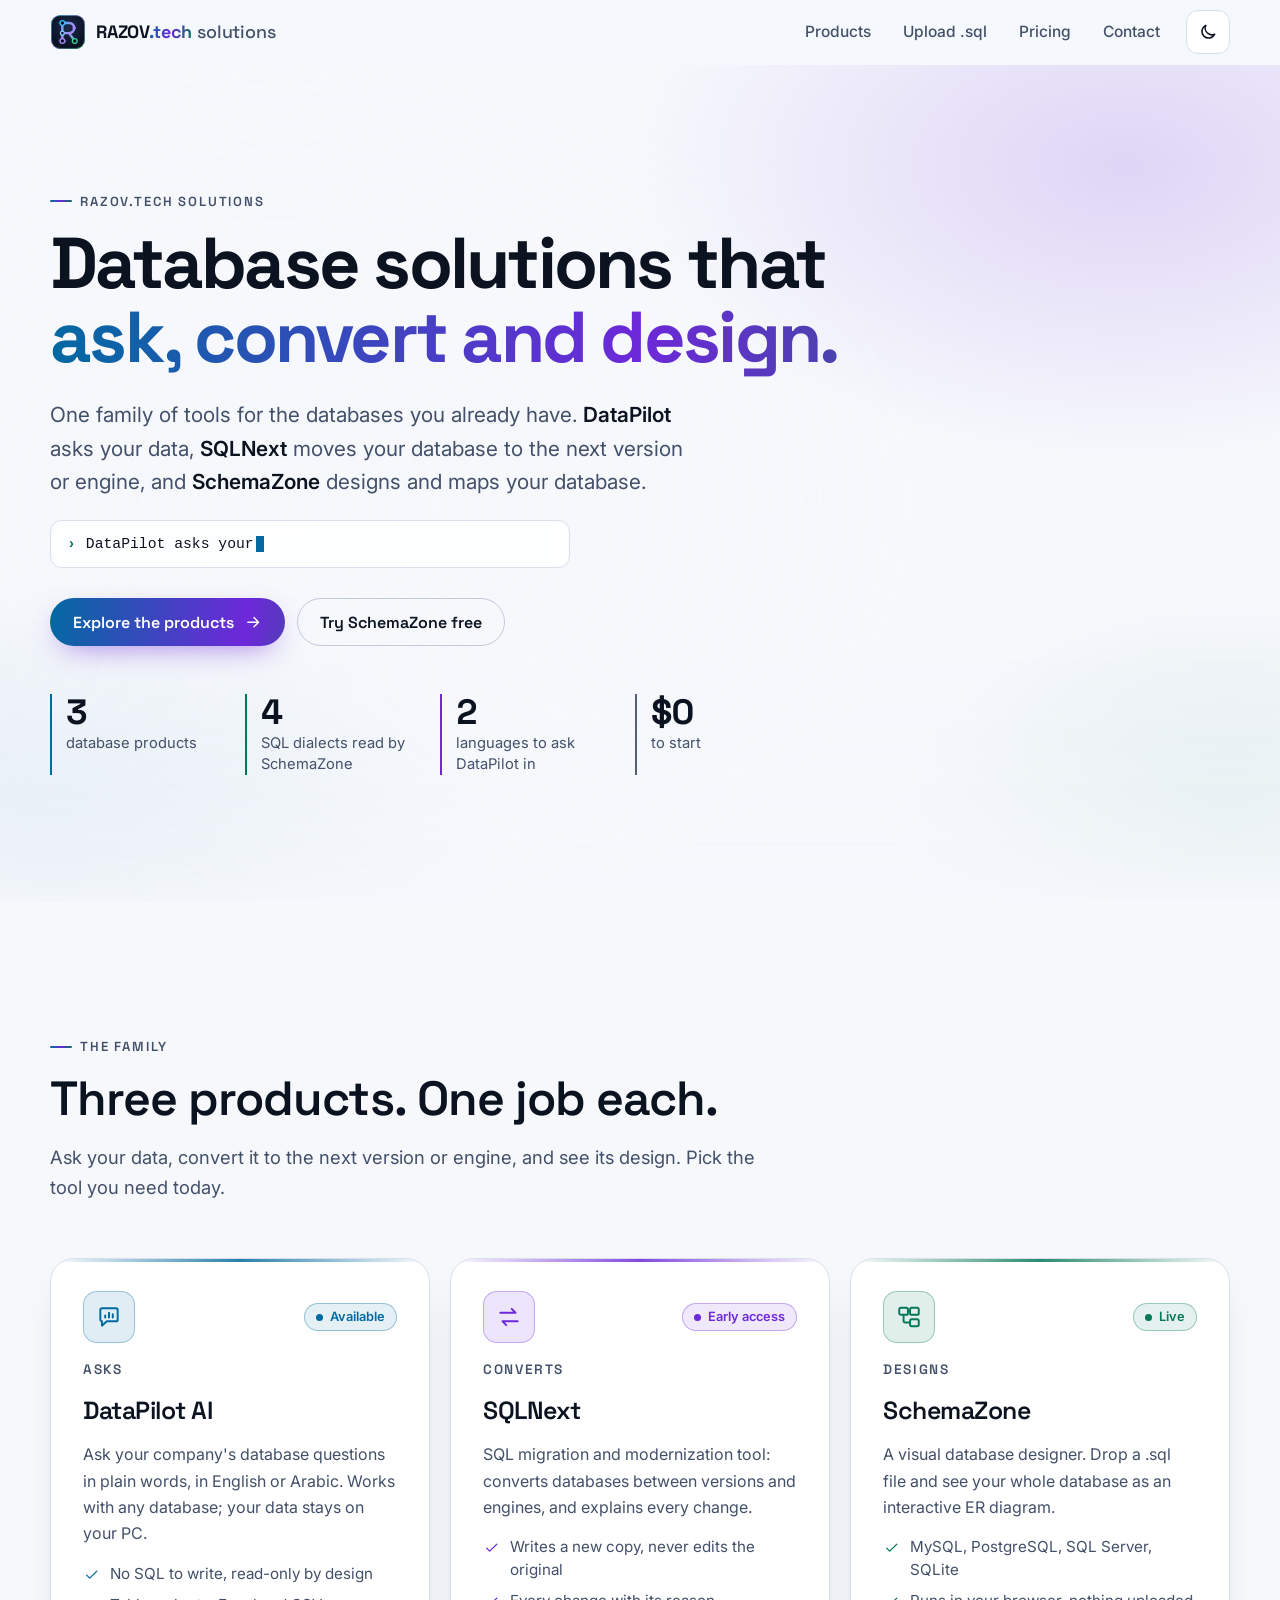
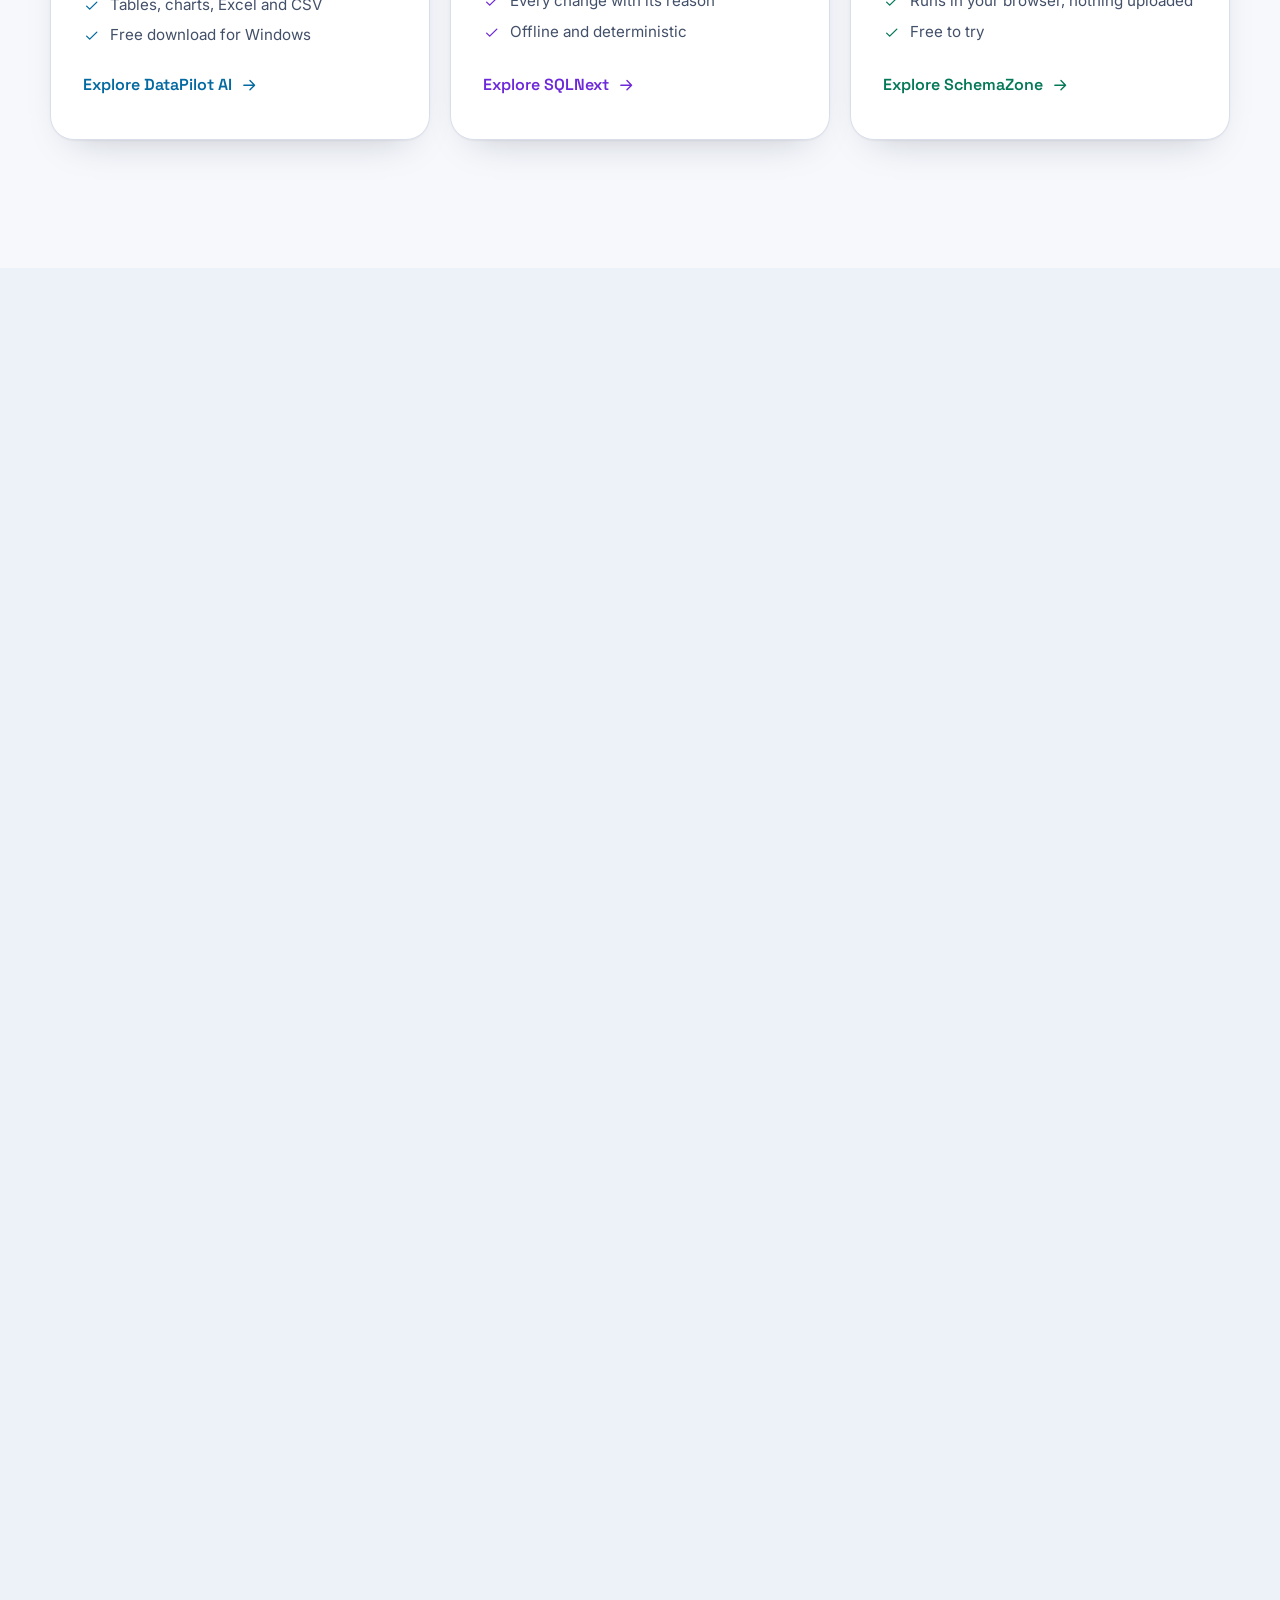
==== commit ce73ae95: "perf: metric-matched fallback fonts, content-visibility with exact jumps, no forced reflow in hero -" ====
--- a/index.html
+++ b/index.html
@@ -26,17 +26,12 @@
   <meta name="twitter:image" content="https://hasanradi93.github.io/assets/img/og-image.png">
   <meta name="twitter:image:alt" content="RAZOV.tech solutions logo with the words: database solutions that ask, convert and design.">
 
-  <link rel="preconnect" href="https://fonts.googleapis.com">
-  <link rel="preconnect" href="https://fonts.gstatic.com" crossorigin>
-  <link rel="stylesheet" href="https://fonts.googleapis.com/css2?family=Inter:wght@400;500;600&amp;family=Space+Grotesk:wght@500;600;700&amp;display=swap" media="print" onload="this.media='all'">
-  <noscript><link rel="stylesheet" href="https://fonts.googleapis.com/css2?family=Inter:wght@400;500;600&amp;family=Space+Grotesk:wght@500;600;700&amp;display=swap"></noscript>
-  <link rel="stylesheet" href="assets/css/base.css">
-  <link rel="stylesheet" href="assets/css/sections.css">
-
+  <!-- Theme first: an inline script placed after the stylesheets would wait for them and block parsing. -->
   <script>
     (function () {
       var root = document.documentElement;
       root.classList.add('js');
+      if (location.hash) root.classList.add('render-all');
       var theme = null;
       try { theme = localStorage.getItem('razov-theme'); } catch (e) { theme = null; }
       if (theme !== 'light' && theme !== 'dark') {
@@ -45,6 +40,13 @@
       root.setAttribute('data-theme', theme);
     })();
   </script>
+  <link rel="preconnect" href="https://fonts.googleapis.com">
+  <link rel="preconnect" href="https://fonts.gstatic.com" crossorigin>
+  <link rel="stylesheet" href="https://fonts.googleapis.com/css2?family=Inter:wght@400;500;600&amp;family=Space+Grotesk:wght@500;600;700&amp;display=swap" media="print" onload="this.media='all'">
+  <noscript><link rel="stylesheet" href="https://fonts.googleapis.com/css2?family=Inter:wght@400;500;600&amp;family=Space+Grotesk:wght@500;600;700&amp;display=swap"></noscript>
+  <link rel="stylesheet" href="assets/css/base.css">
+  <link rel="stylesheet" href="assets/css/sections.css">
+
   <script src="assets/js/site.js" defer></script>
   <script src="assets/js/hero-network.js" defer></script>
 
@@ -140,7 +142,7 @@
           <p class="hero__lead">One family of tools for the databases you already have. <strong>DataPilot</strong> asks your data, <strong>SQLNext</strong> moves your database to the next version or engine, and <strong>SchemaZone</strong> designs and maps your database.</p>
           <p class="typing" aria-hidden="true">
             <span class="typing__prompt">&rsaquo;</span>
-            <span class="typing__text"><span data-typing data-phrases='["DataPilot asks your data.","SQLNext moves it to the next version.","SchemaZone designs and maps it."]'>DataPilot asks your data.</span><span class="typing__caret"></span></span>
+            <span class="typing__text"><span data-typing data-phrases='["DataPilot asks your data.","SQLNext moves it to the next version.","SchemaZone designs and maps it."]'>DataPilot asks your data.</span></span>
           </p>
           <div class="hero__ctas">
             <a class="btn btn--primary" href="#products">Explore the products <svg class="icon icon--nudge" aria-hidden="true" focusable="false"><use href="#i-arrow"/></svg></a>
--- a/assets/css/base.css
+++ b/assets/css/base.css
@@ -2,6 +2,40 @@
    Dark is the default theme. Light comes from data-theme="light" (set by the
    head script from localStorage or prefers-color-scheme) and, without JS,
    from the prefers-color-scheme media query. */
+
+/* ---------- Metric-matched fallback fonts ----------
+   Local Arial, resized to the width and vertical metrics of Inter and
+   Space Grotesk (measured in Chrome), so the swap to the Google Fonts
+   barely moves any text and does not cause a layout shift. */
+@font-face {
+  font-family: "Inter Fallback";
+  src: local("Arial"), local("ArialMT");
+  font-weight: 100 500;
+  size-adjust: 106.4%;
+  ascent-override: 91%;
+  descent-override: 22.7%;
+  line-gap-override: 0%;
+}
+
+@font-face {
+  font-family: "Inter Fallback";
+  src: local("Arial Bold"), local("Arial-BoldMT");
+  font-weight: 600 900;
+  size-adjust: 102%;
+  ascent-override: 95%;
+  descent-override: 23.7%;
+  line-gap-override: 0%;
+}
+
+@font-face {
+  font-family: "Space Grotesk Fallback";
+  src: local("Arial Bold"), local("Arial-BoldMT");
+  font-weight: 100 900;
+  size-adjust: 102.5%;
+  ascent-override: 95.6%;
+  descent-override: 28.3%;
+  line-gap-override: 0%;
+}
 
 /* ---------- Tokens ---------- */
 :root {
@@ -41,8 +75,8 @@
   --grad: linear-gradient(100deg, var(--dp), var(--sq) 52%, var(--sz));
   --grad-loop: linear-gradient(90deg, var(--dp), var(--sq), var(--sz), var(--sq), var(--dp));
 
-  --font-head: "Space Grotesk", ui-sans-serif, system-ui, -apple-system, "Segoe UI", Roboto, Arial, sans-serif;
-  --font-body: "Inter", ui-sans-serif, system-ui, -apple-system, "Segoe UI", Roboto, Arial, sans-serif;
+  --font-head: "Space Grotesk", "Space Grotesk Fallback", ui-sans-serif, system-ui, -apple-system, "Segoe UI", Roboto, Arial, sans-serif;
+  --font-body: "Inter", "Inter Fallback", ui-sans-serif, system-ui, -apple-system, "Segoe UI", Roboto, Arial, sans-serif;
   --font-mono: ui-monospace, "Cascadia Code", "SFMono-Regular", Menlo, Consolas, "Liberation Mono", monospace;
 
   --gutter: clamp(16px, 4vw, 40px);
@@ -286,6 +320,21 @@
   background: var(--bg-alt);
 }
 
+/* Below-the-fold sections skip rendering work until they come near the
+   viewport. "auto" in contain-intrinsic-size remembers each real height. */
+main > .section,
+.site-footer {
+  content-visibility: auto;
+  contain-intrinsic-size: auto 1000px;
+}
+
+/* Before an in-page jump everything is rendered, so the target position is
+   exact (site.js adds this class on link clicks and for a hash at load). */
+.render-all main > .section,
+.render-all .site-footer {
+  content-visibility: visible;
+}
+
 .section-head {
   max-width: 720px;
   margin-bottom: clamp(36px, 5vw, 56px);
@@ -752,7 +801,7 @@
 .site-footer::before {
   content: "";
   position: absolute;
-  inset: -1px 0 auto;
+  inset: 0 0 auto;
   height: 1px;
   background: var(--grad);
   opacity: 0.6;
--- a/assets/css/sections.css
+++ b/assets/css/sections.css
@@ -122,24 +122,21 @@
   min-width: 0;
 }
 
-.typing__caret {
-  display: inline-block;
-  width: 8px;
-  height: 1.15em;
-  margin-left: 2px;
-  vertical-align: -0.18em;
-  background: var(--dp);
-  border-radius: 2px;
+/* The caret is the typed span's right border: it grows with the text instead
+   of moving, so typing never counts as a layout shift. */
+.typing [data-typing] {
+  padding-right: 2px;
+  border-right: 8px solid var(--dp);
 }
 
 @media (prefers-reduced-motion: no-preference) {
-  .typing__caret {
+  .typing [data-typing] {
     animation: blink 1.05s steps(1) infinite;
   }
 }
 
 @keyframes blink {
-  50% { opacity: 0; }
+  50% { border-right-color: transparent; }
 }
 
 @media (max-width: 479.98px) {
@@ -404,7 +401,8 @@
     align-items: start;
   }
 
-  .detail__visual {
+  /* Two classes so it wins over .sketch { position: relative }. */
+  .detail > .detail__visual {
     position: sticky;
     top: calc(var(--header-h) + 40px);
   }
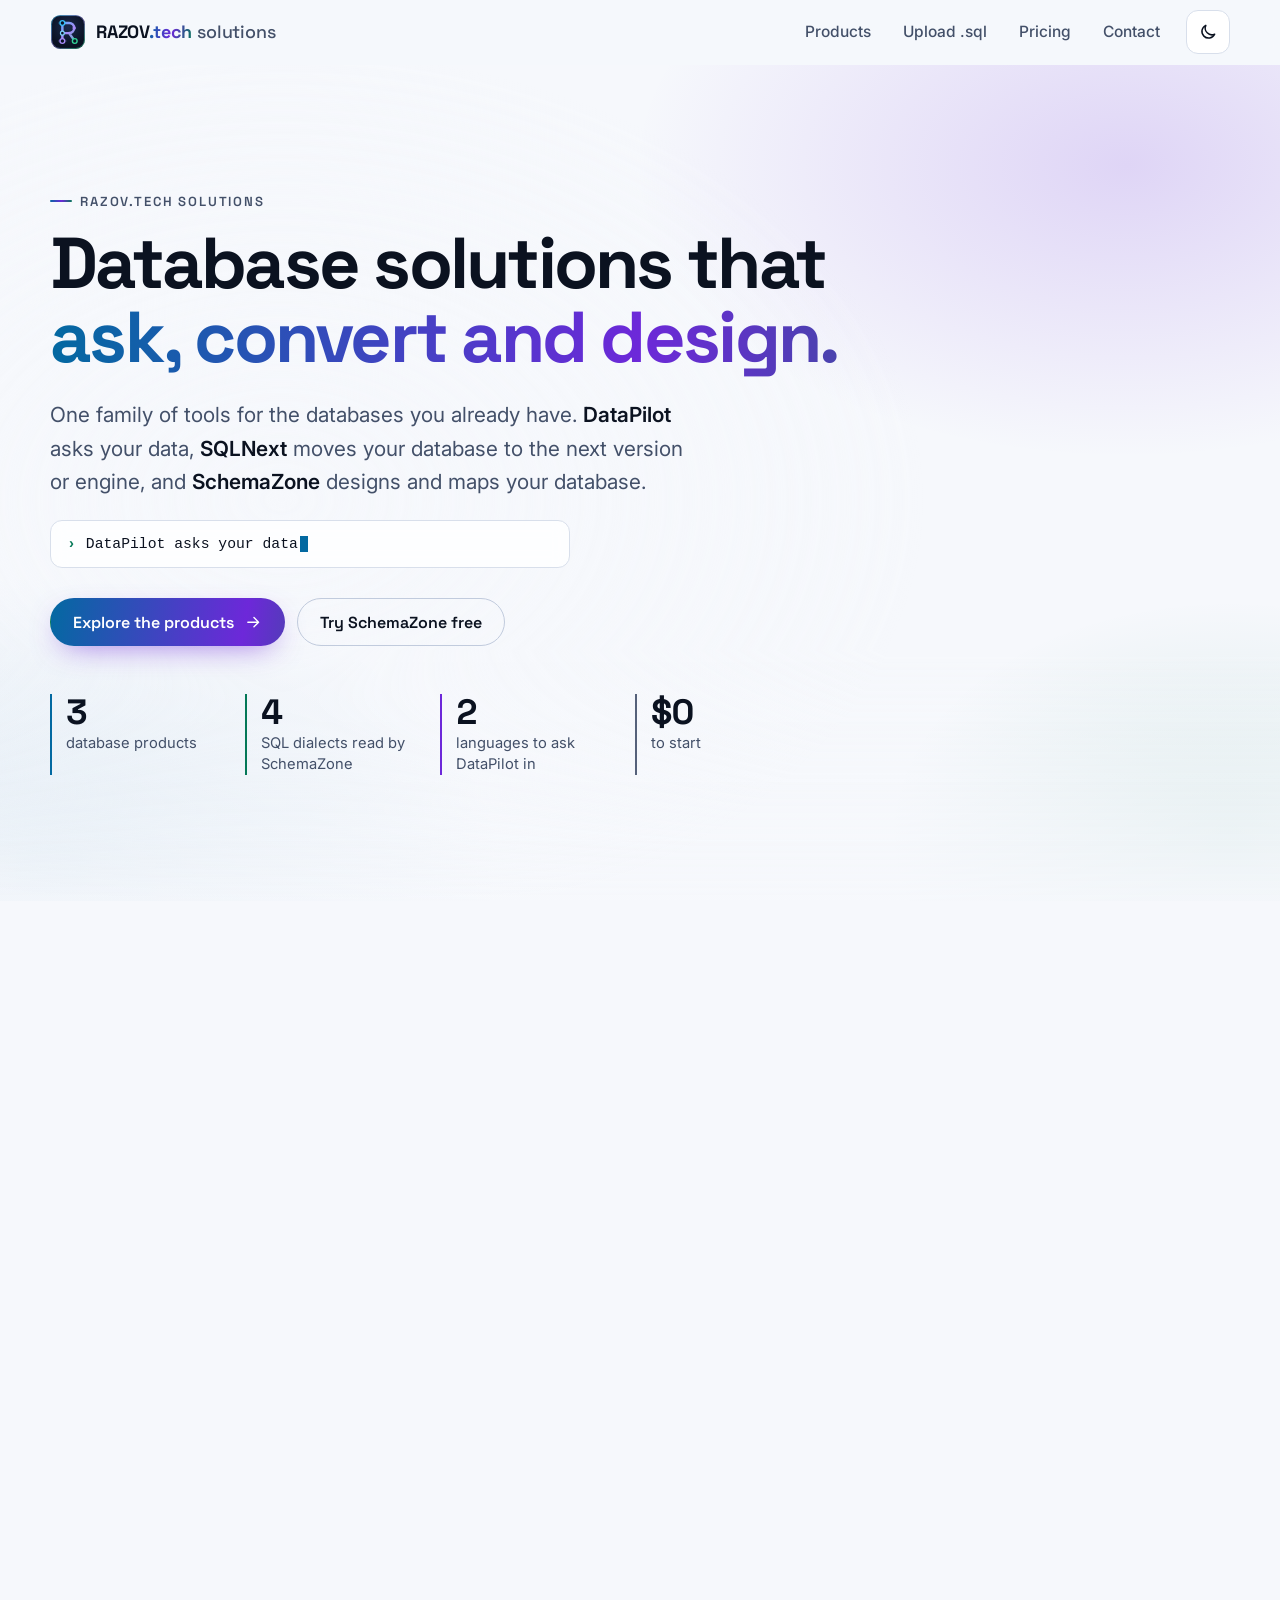
==== commit e3d1433e: "fix(404): slim footer and one wrapping line for the family note Co-Authored-By: Claude Opus 5.5 <nor" ====
--- a/index.html
+++ b/index.html
@@ -797,7 +797,7 @@
     </div>
     <div class="container footer__bottom">
       <p>© 2026 RAZOV.tech solutions</p>
-      <p class="footer__family"><span class="footer__dots" aria-hidden="true"><i></i><i></i><i></i></span> DataPilot AI, SQLNext and SchemaZone are part of <strong>RAZOV.tech solutions</strong></p>
+      <p class="footer__family"><span class="footer__dots" aria-hidden="true"><i></i><i></i><i></i></span><span>DataPilot AI, SQLNext and SchemaZone are part of <strong>RAZOV.tech solutions</strong></span></p>
     </div>
   </footer>
 
--- a/assets/css/sections.css
+++ b/assets/css/sections.css
@@ -1905,8 +1905,14 @@
   font-size: clamp(1.8rem, 1.2rem + 2.6vw, 2.9rem);
 }
 
-.lost .footer__bottom {
+.site-footer--slim {
+  padding-block: 28px;
+}
+
+.site-footer--slim .footer__bottom {
   margin-top: 0;
+  padding-top: 0;
+  border-top: 0;
 }
 
 .lost p {
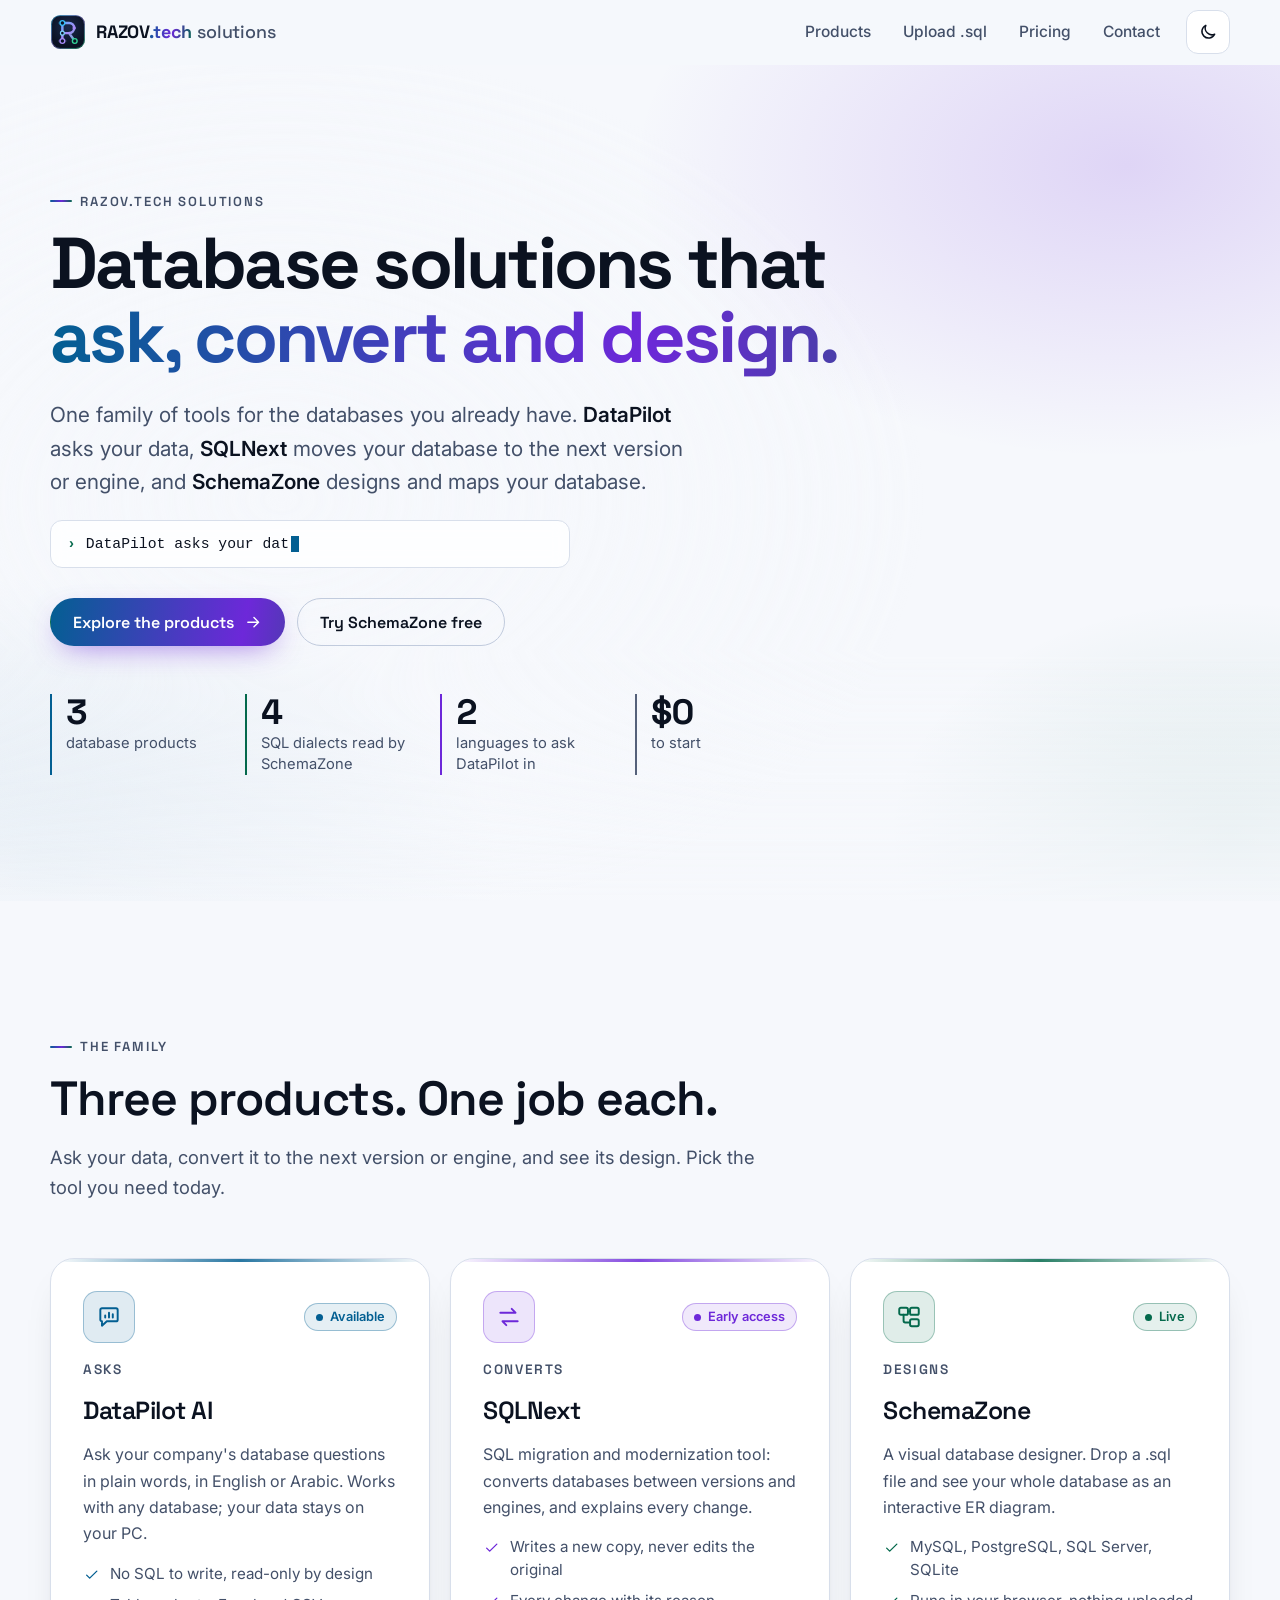
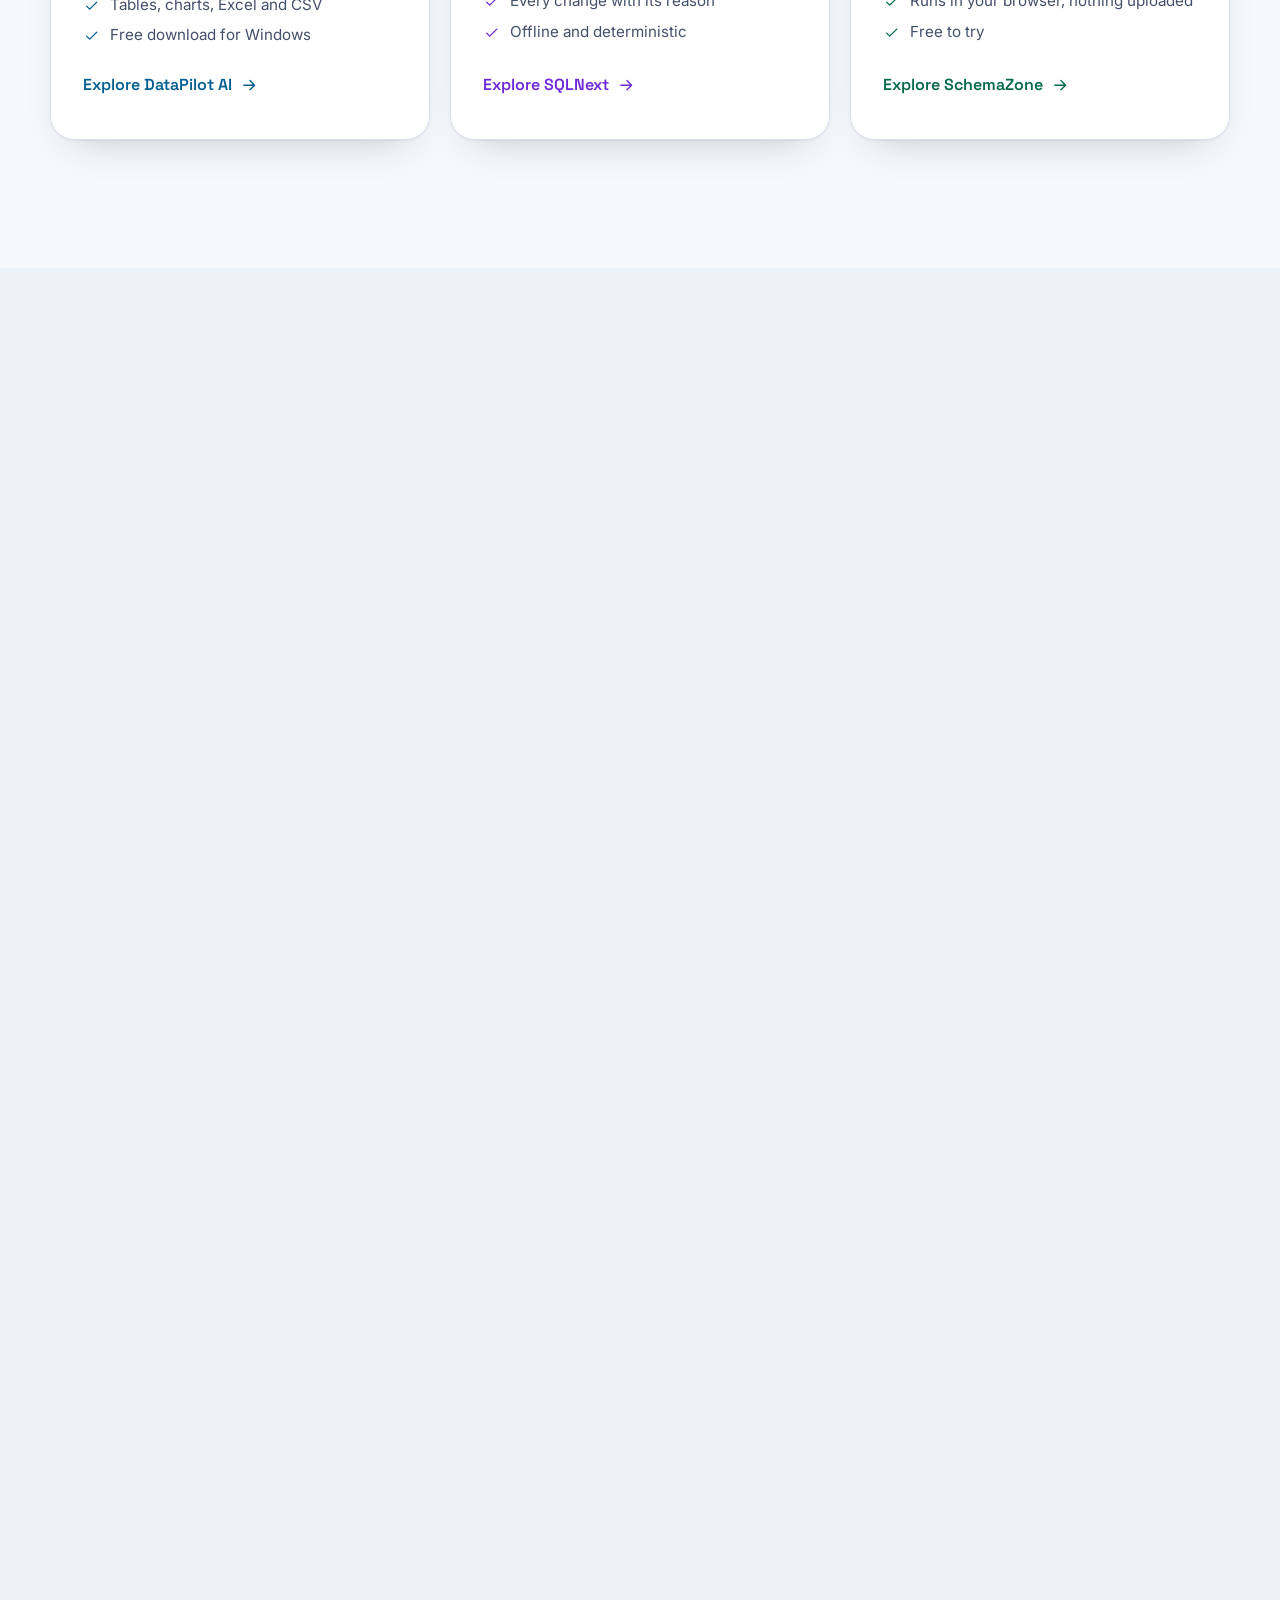
==== commit a52d14f0: "docs: editor notes in the README; trim two copy lines to stated facts Co-Authored-By: Claude Opus 5." ====
--- a/index.html
+++ b/index.html
@@ -637,7 +637,7 @@
           </details>
           <details>
             <summary>What if some statements are skipped? <svg class="icon" aria-hidden="true" focusable="false"><use href="#i-plus"/></svg></summary>
-            <p class="faq__a">SchemaZone shows a report of anything it skipped, so you know exactly what was not read.</p>
+            <p class="faq__a">SchemaZone shows a report of anything it skipped.</p>
           </details>
           <details>
             <summary>Can I move my Zone to another computer? <svg class="icon" aria-hidden="true" focusable="false"><use href="#i-plus"/></svg></summary>
@@ -724,7 +724,7 @@
           <a class="btn btn--primary" href="#pricing" data-store-href>Open the store <svg class="icon" aria-hidden="true" focusable="false"><use href="#i-external"/></svg></a>
         </div>
 
-        <p class="pricing__fine reveal">Prices are in US dollars. DataPilot AI Pro is priced per company.</p>
+        <p class="pricing__fine reveal">DataPilot AI Pro is priced per company. Enterprise is quoted for each company.</p>
       </div>
     </section>
 
--- a/assets/css/base.css
+++ b/assets/css/base.css
@@ -100,12 +100,12 @@
   --text: #0b1220;
   --text-muted: #435069;
   --text-faint: #55617a;
-  --dp: #0369a1;
-  --dp-rgb: 3, 105, 161;
+  --dp: #035f92;
+  --dp-rgb: 3, 95, 146;
   --sq: #6d28d9;
   --sq-rgb: 109, 40, 217;
-  --sz: #047857;
-  --sz-rgb: 4, 120, 87;
+  --sz: #04694c;
+  --sz-rgb: 4, 105, 76;
   --on-accent: #ffffff;
   --ok: #15803d;
   --warn: #b45309;
@@ -135,12 +135,12 @@
     --text: #0b1220;
     --text-muted: #435069;
     --text-faint: #55617a;
-    --dp: #0369a1;
-    --dp-rgb: 3, 105, 161;
+    --dp: #035f92;
+    --dp-rgb: 3, 95, 146;
     --sq: #6d28d9;
     --sq-rgb: 109, 40, 217;
-    --sz: #047857;
-    --sz-rgb: 4, 120, 87;
+    --sz: #04694c;
+    --sz-rgb: 4, 105, 76;
     --on-accent: #ffffff;
     --ok: #15803d;
     --warn: #b45309;
--- a/assets/css/sections.css
+++ b/assets/css/sections.css
@@ -1205,6 +1205,7 @@
   color: var(--sz);
   font-weight: 600;
   text-underline-offset: 3px;
+  overflow-wrap: anywhere;
 }
 
 @media (max-width: 599.98px) {
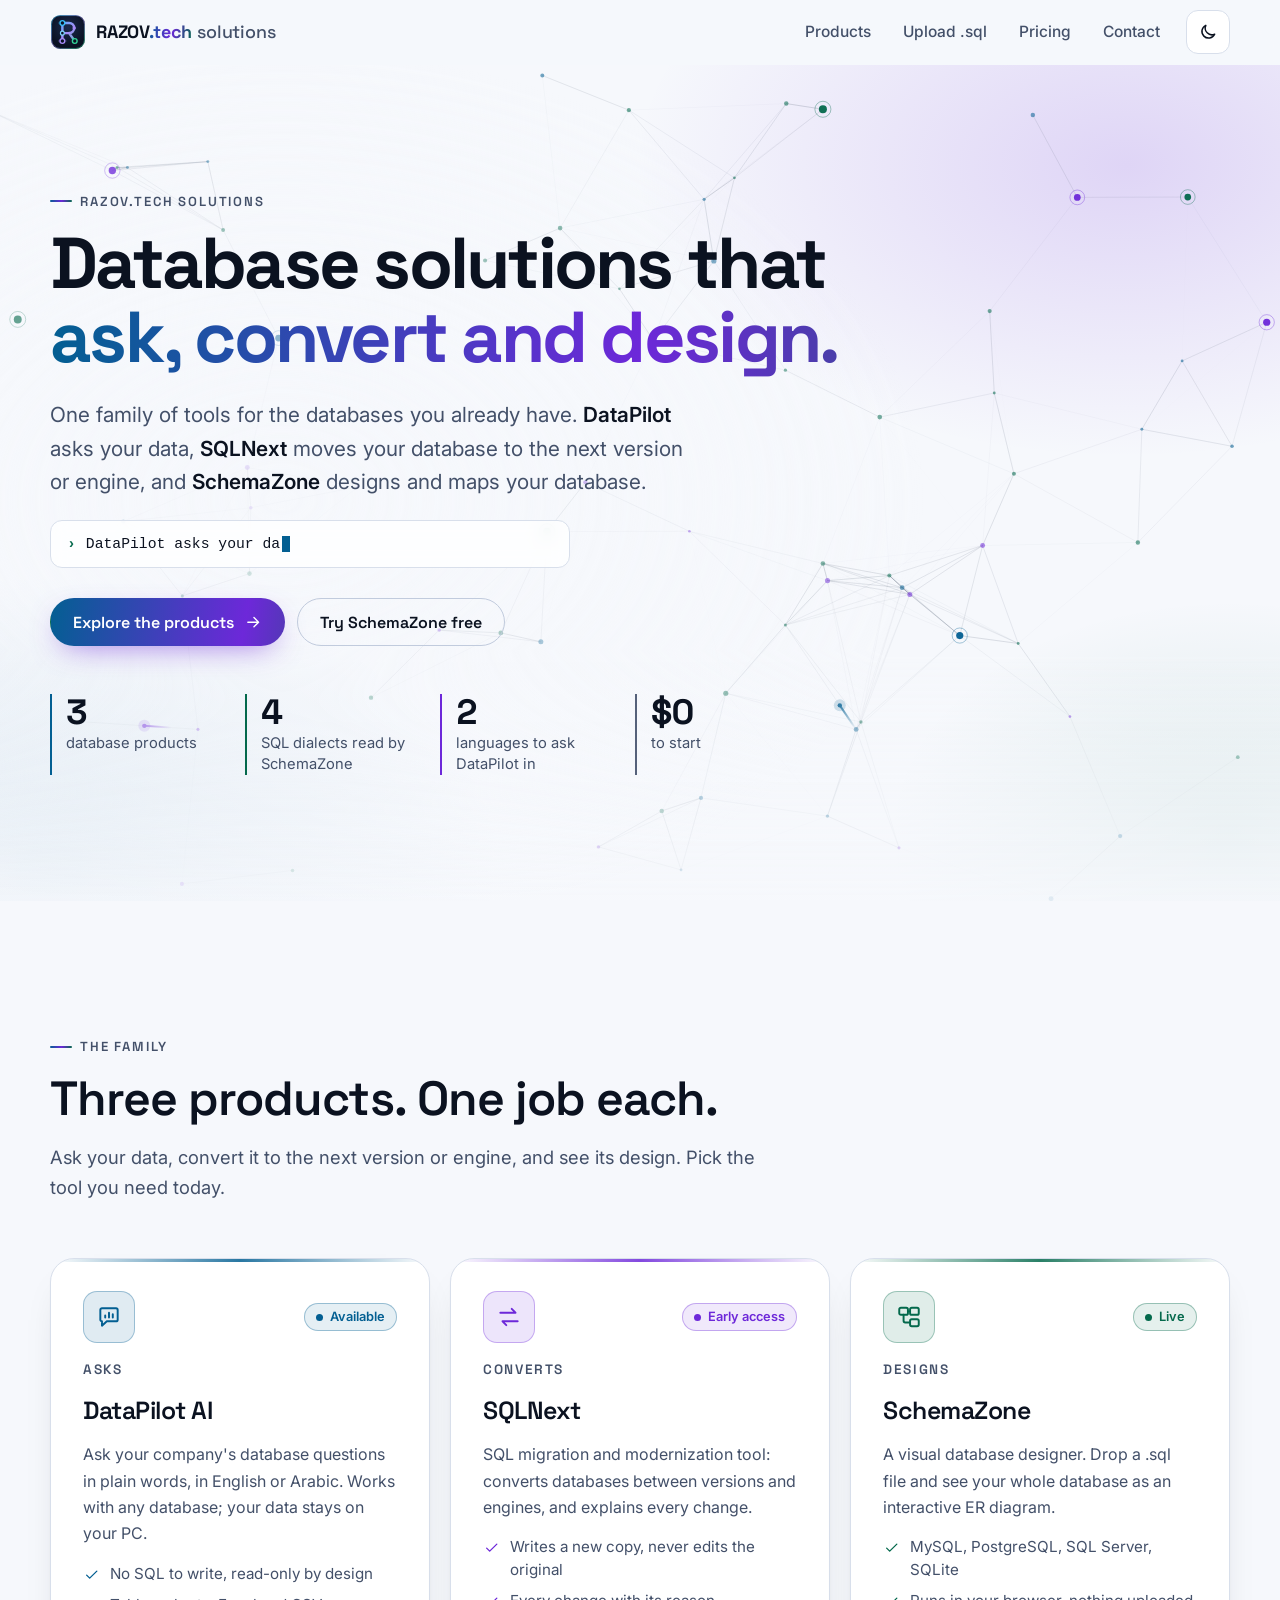
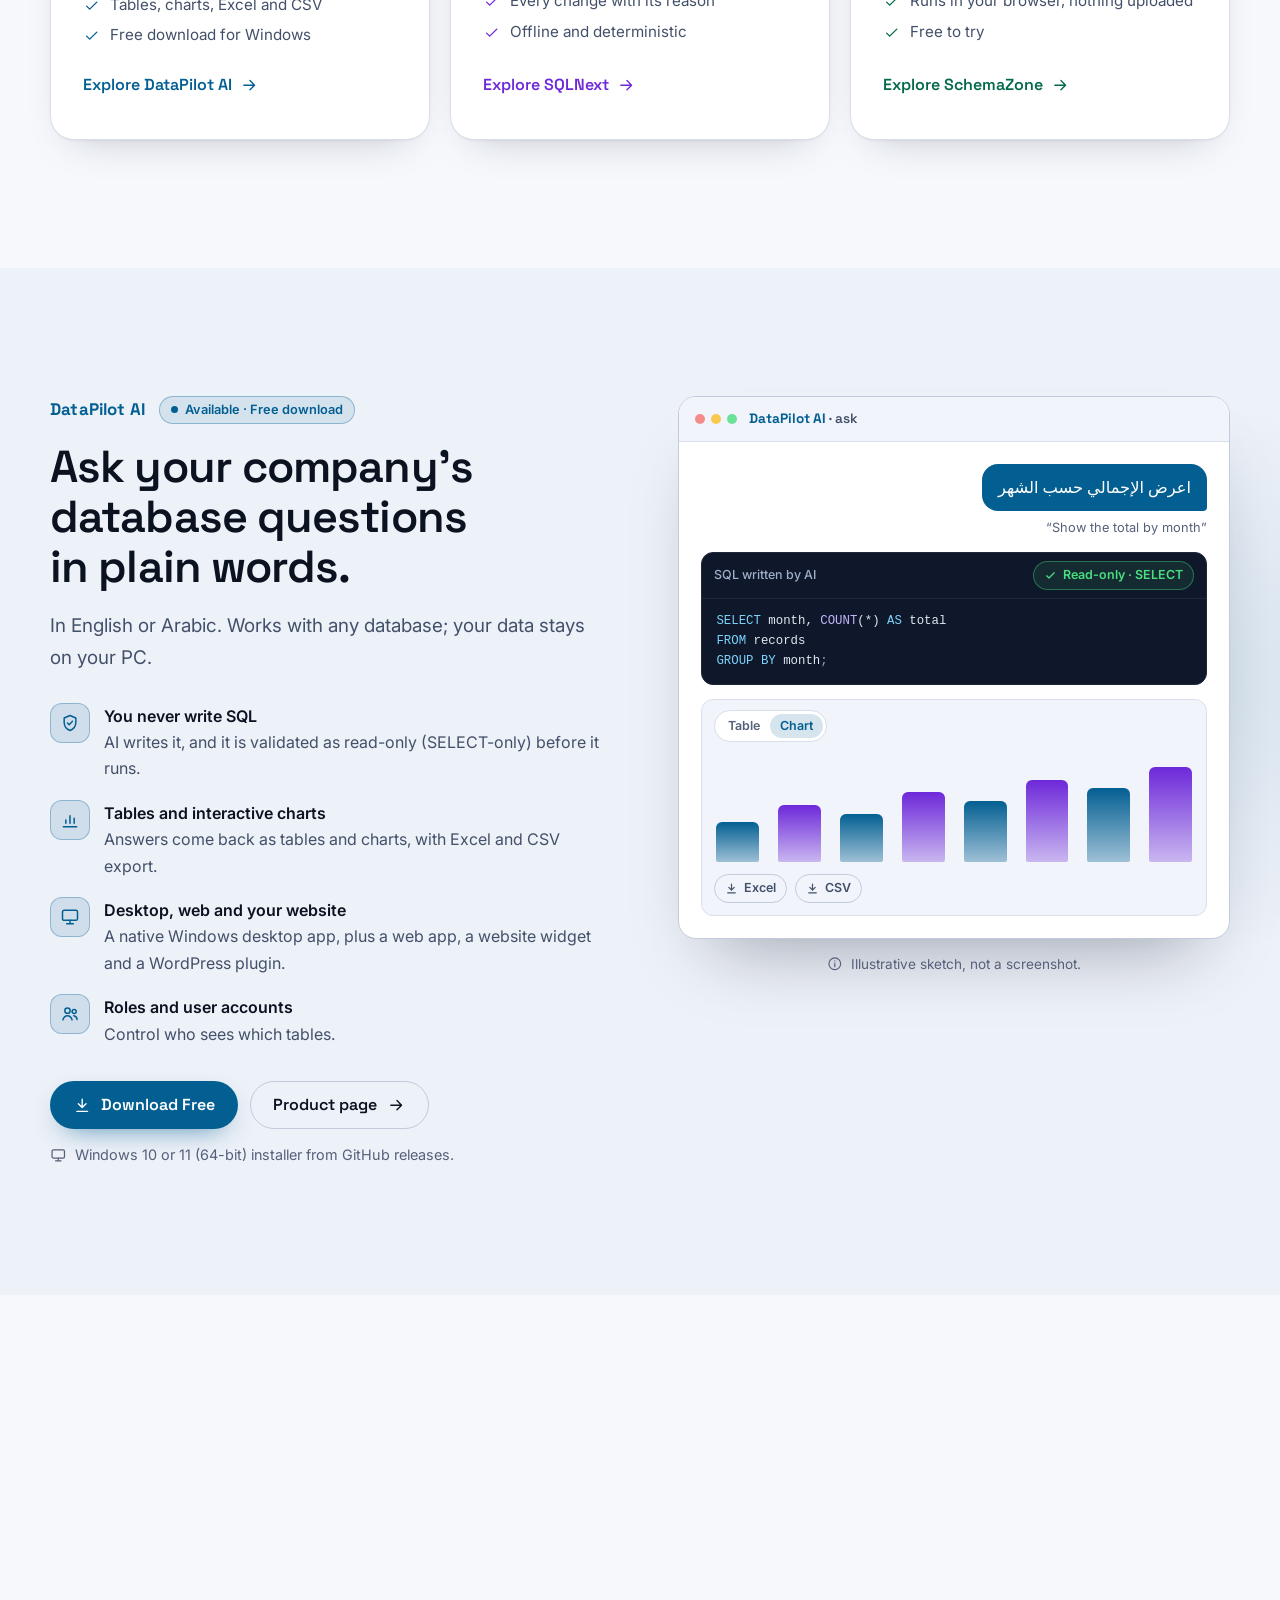
==== commit 94e6cafb: "feat: legal page, footer legal links, SchemaZone app and planning notes - legal.html: terms, privacy" ====
--- a/index.html
+++ b/index.html
@@ -255,7 +255,7 @@
             <a class="btn btn--dp" href="https://github.com/hasanradi93/datapilot/releases/latest/download/DataPilotAI-Setup.exe"><svg class="icon" aria-hidden="true" focusable="false"><use href="#i-download"/></svg> Download Free</a>
             <a class="btn btn--ghost" href="/datapilot/">Product page <svg class="icon icon--nudge" aria-hidden="true" focusable="false"><use href="#i-arrow"/></svg></a>
           </div>
-          <p class="detail__note"><svg class="icon" aria-hidden="true" focusable="false"><use href="#i-monitor"/></svg> Windows installer (.exe) from GitHub releases.</p>
+          <p class="detail__note"><svg class="icon" aria-hidden="true" focusable="false"><use href="#i-monitor"/></svg> Windows 10 or 11 (64-bit) installer from GitHub releases.</p>
         </div>
 
         <figure class="detail__visual sketch reveal" style="--d: 0.1s">
@@ -361,21 +361,21 @@
               <div class="files">
                 <span class="file"><svg class="icon" aria-hidden="true" focusable="false"><use href="#i-lock"/></svg>dump-5.1.sql <em>original, unchanged</em></span>
                 <svg class="icon" aria-hidden="true" focusable="false"><use href="#i-arrow"/></svg>
-                <span class="file file--new"><svg class="icon" aria-hidden="true" focusable="false"><use href="#i-plus"/></svg>dump-8.0.sql <em>new copy</em></span>
+                <span class="file file--new"><svg class="icon" aria-hidden="true" focusable="false"><use href="#i-plus"/></svg>dump-8.4.sql <em>new copy</em></span>
               </div>
               <div class="change">
                 <div class="change__row change__row--old">
                   <span class="change__label">Original</span>
                   <span class="change__sign">−</span>
-                  <span>`created` DATETIME NOT NULL DEFAULT '0000-00-00 00:00:00'</span>
+                  <span>CREATE DEFINER=`legacy_app`@`%` VIEW `v_top_customers` AS …</span>
                 </div>
                 <div class="change__row change__row--new">
                   <span class="change__label">Converted</span>
                   <span class="change__sign">+</span>
-                  <span>`created` DATETIME NULL DEFAULT NULL</span>
+                  <span>CREATE VIEW `v_top_customers` AS …</span>
                 </div>
                 <dl class="change__meta">
-                  <div><dt>Reason</dt><dd>Zero dates are rejected by the default SQL mode of MySQL 8.0.</dd></div>
+                  <div><dt>Reason</dt><dd>The owner account does not exist on the new server, which would refuse the view (error 1449).</dd></div>
                   <div><dt>Severity</dt><dd><span class="sev">High</span></dd></div>
                   <div><dt>Confidence</dt><dd><span class="conf">High</span></dd></div>
                 </dl>
@@ -799,6 +799,12 @@
       <p>© 2026 RAZOV.tech solutions</p>
       <p class="footer__family"><span class="footer__dots" aria-hidden="true"><i></i><i></i><i></i></span><span>DataPilot AI, SQLNext and SchemaZone are part of <strong>RAZOV.tech solutions</strong></span></p>
     </div>
+    <nav class="container footer__legal" aria-label="Legal">
+      <a href="/legal.html#terms">Terms</a>
+      <a href="/legal.html#privacy">Privacy</a>
+      <a href="/legal.html#refunds">Refunds</a>
+      <a href="mailto:hassan93radi@gmail.com">hassan93radi@gmail.com</a>
+    </nav>
   </footer>
 
   <p class="visually-hidden" role="status" aria-live="polite" data-live></p>
--- a/assets/css/base.css
+++ b/assets/css/base.css
@@ -819,6 +819,88 @@
   }
 }
 
+/* Terms, Privacy, Refunds and the contact address, on every page. */
+.footer__legal {
+  display: flex;
+  flex-wrap: wrap;
+  gap: 8px 22px;
+  padding-top: 14px;
+  font-size: 0.875rem;
+}
+
+.footer__legal a {
+  color: var(--text-muted);
+  text-decoration: none;
+  padding: 6px 0;
+  overflow-wrap: anywhere;
+}
+
+.footer__legal a:hover {
+  color: var(--text);
+  text-decoration: underline;
+}
+
+/* Legal page */
+.legal {
+  max-width: 76ch;
+  padding-block: 40px 64px;
+}
+
+.legal h1 {
+  font-family: var(--font-head);
+  font-size: clamp(2rem, 5vw, 2.8rem);
+  line-height: 1.1;
+  margin: 0 0 10px;
+}
+
+.legal h2 {
+  font-family: var(--font-head);
+  font-size: 1.45rem;
+  margin: 44px 0 10px;
+  scroll-margin-top: calc(var(--header-h) + 16px);
+}
+
+.legal h3 {
+  font-size: 1.05rem;
+  margin: 22px 0 6px;
+}
+
+.legal p,
+.legal li {
+  color: var(--text-muted);
+  line-height: 1.7;
+}
+
+.legal ul {
+  padding-left: 1.2em;
+}
+
+.legal a {
+  color: var(--text);
+}
+
+.legal .legal__toc {
+  display: flex;
+  flex-wrap: wrap;
+  gap: 8px 12px;
+  margin: 18px 0 8px;
+  padding: 0;
+  list-style: none;
+}
+
+.legal__toc a {
+  display: inline-block;
+  padding: 8px 14px;
+  border: 1px solid var(--border-strong);
+  border-radius: 999px;
+  text-decoration: none;
+}
+
+.legal__updated {
+  color: var(--text-faint);
+  font-size: 0.9rem;
+}
+
 .footer__brand p {
   max-width: 34ch;
   margin-top: 12px;
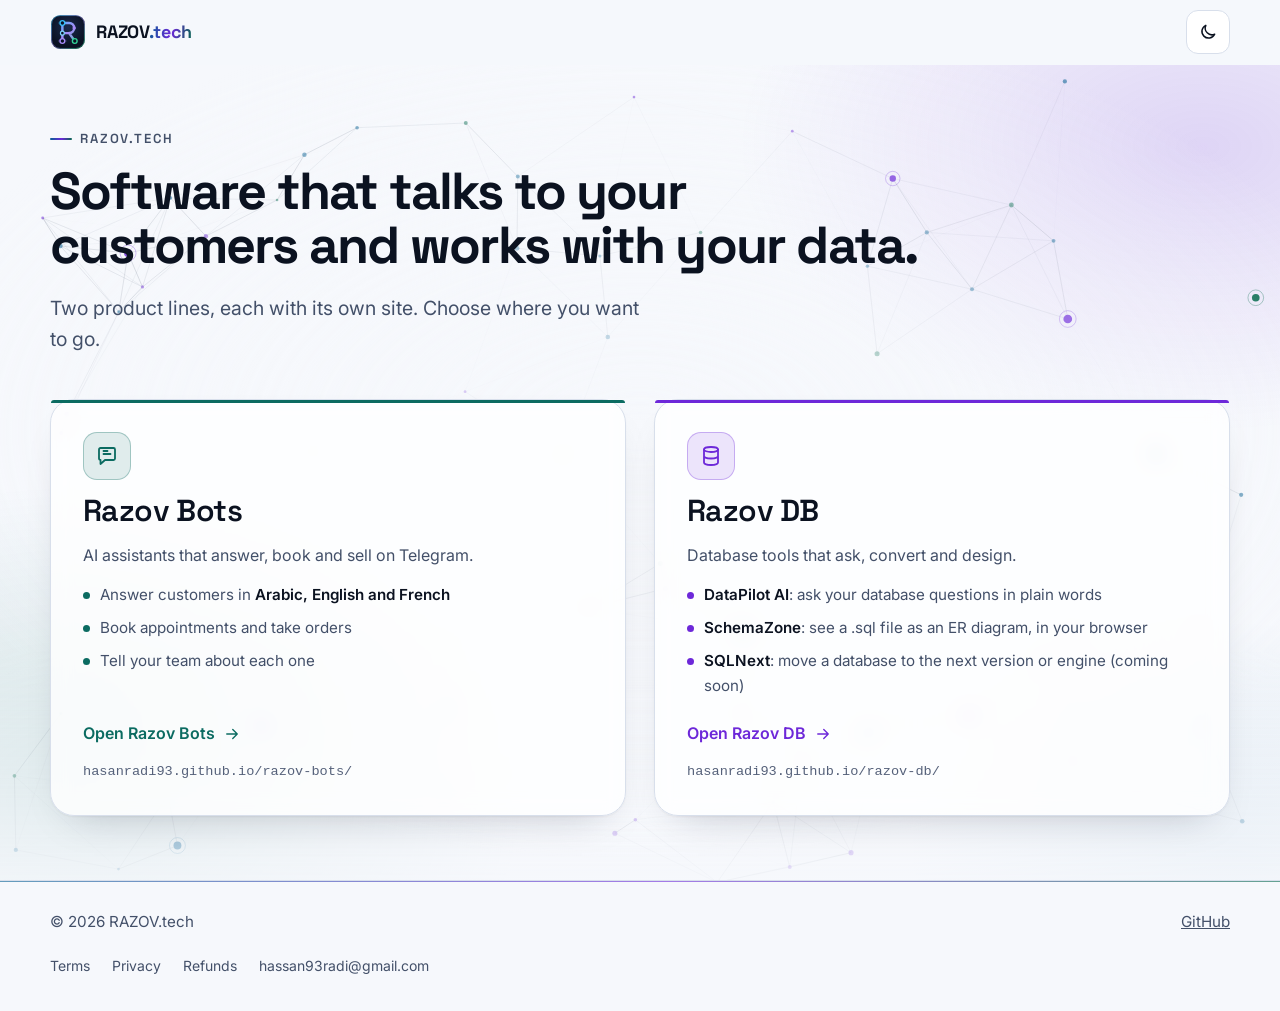
==== commit 542f8f9a: "feat: root becomes the RAZOV hub; database site moved to /razov-db/ The owner decided the root of ha" ====
--- a/index.html
+++ b/index.html
@@ -1,812 +1,137 @@
-<!doctype html>
-<html lang="en">
-<head>
-  <meta charset="utf-8">
-  <meta name="viewport" content="width=device-width, initial-scale=1">
-  <title>RAZOV.tech solutions | DataPilot AI, SQLNext and SchemaZone</title>
-  <meta name="description" content="RAZOV.tech solutions makes database tools that ask, convert and design. DataPilot AI answers plain-word questions about your database, SQLNext converts databases between versions and engines, and SchemaZone turns a .sql file into an interactive ER diagram.">
-  <link rel="canonical" href="https://hasanradi93.github.io/">
-  <meta name="color-scheme" content="dark light">
-  <meta name="theme-color" content="#060a13">
-  <link rel="icon" href="favicon.svg" type="image/svg+xml">
-  <link rel="apple-touch-icon" href="assets/img/apple-touch-icon.png">
-
-  <meta property="og:type" content="website">
-  <meta property="og:site_name" content="RAZOV.tech solutions">
-  <meta property="og:title" content="RAZOV.tech solutions: database solutions that ask, convert and design">
-  <meta property="og:description" content="DataPilot AI asks your data, SQLNext moves your database to the next version or engine, and SchemaZone designs and maps your database.">
-  <meta property="og:url" content="https://hasanradi93.github.io/">
-  <meta property="og:image" content="https://hasanradi93.github.io/assets/img/og-image.png">
-  <meta property="og:image:width" content="1200">
-  <meta property="og:image:height" content="630">
-  <meta property="og:image:alt" content="RAZOV.tech solutions logo with the words: database solutions that ask, convert and design.">
-  <meta name="twitter:card" content="summary_large_image">
-  <meta name="twitter:title" content="RAZOV.tech solutions: database solutions that ask, convert and design">
-  <meta name="twitter:description" content="DataPilot AI asks your data, SQLNext moves your database to the next version or engine, and SchemaZone designs and maps your database.">
-  <meta name="twitter:image" content="https://hasanradi93.github.io/assets/img/og-image.png">
-  <meta name="twitter:image:alt" content="RAZOV.tech solutions logo with the words: database solutions that ask, convert and design.">
-
-  <!-- Theme first: an inline script placed after the stylesheets would wait for them and block parsing. -->
-  <script>
-    (function () {
-      var root = document.documentElement;
-      root.classList.add('js');
-      if (location.hash) root.classList.add('render-all');
-      var theme = null;
-      try { theme = localStorage.getItem('razov-theme'); } catch (e) { theme = null; }
-      if (theme !== 'light' && theme !== 'dark') {
-        theme = window.matchMedia && window.matchMedia('(prefers-color-scheme: light)').matches ? 'light' : 'dark';
-      }
-      root.setAttribute('data-theme', theme);
-    })();
-  </script>
-  <link rel="preconnect" href="https://fonts.googleapis.com">
-  <link rel="preconnect" href="https://fonts.gstatic.com" crossorigin>
-  <link rel="stylesheet" href="https://fonts.googleapis.com/css2?family=Inter:wght@400;500;600&amp;family=Space+Grotesk:wght@500;600;700&amp;display=swap" media="print" onload="this.media='all'">
-  <noscript><link rel="stylesheet" href="https://fonts.googleapis.com/css2?family=Inter:wght@400;500;600&amp;family=Space+Grotesk:wght@500;600;700&amp;display=swap"></noscript>
-  <link rel="stylesheet" href="assets/css/base.css">
-  <link rel="stylesheet" href="assets/css/sections.css">
-
-  <script src="assets/js/site.js" defer></script>
-  <script src="assets/js/hero-network.js" defer></script>
-
-  <script type="application/ld+json">
-    {
-      "@context": "https://schema.org",
-      "@type": "Organization",
-      "name": "RAZOV.tech solutions",
-      "url": "https://hasanradi93.github.io/",
-      "logo": "https://hasanradi93.github.io/assets/img/logo-mark.svg",
-      "email": "hassan93radi@gmail.com",
-      "sameAs": ["https://github.com/hasanradi93"]
-    }
-  </script>
-</head>
-<body>
-  <a class="skip-link" href="#main">Skip to content</a>
-
-  <svg class="icon-sprite" aria-hidden="true" focusable="false" xmlns="http://www.w3.org/2000/svg">
-    <symbol id="i-check" viewBox="0 0 24 24"><path d="M5 12.5l4.2 4.2L19 7"/></symbol>
-    <symbol id="i-arrow" viewBox="0 0 24 24"><path d="M5 12h14M13 6l6 6-6 6"/></symbol>
-    <symbol id="i-download" viewBox="0 0 24 24"><path d="M12 4v11M7 10l5 5 5-5M5 20h14"/></symbol>
-    <symbol id="i-copy" viewBox="0 0 24 24"><rect x="9" y="9" width="11" height="11" rx="2"/><path d="M5 15V6a2 2 0 0 1 2-2h9"/></symbol>
-    <symbol id="i-sun" viewBox="0 0 24 24"><circle cx="12" cy="12" r="4"/><path d="M12 2.5v2M12 19.5v2M4.6 4.6l1.4 1.4M18 18l1.4 1.4M2.5 12h2M19.5 12h2M4.6 19.4L6 18M18 6l1.4-1.4"/></symbol>
-    <symbol id="i-moon" viewBox="0 0 24 24"><path d="M20 14.6A8 8 0 0 1 9.4 4a8 8 0 1 0 10.6 10.6z"/></symbol>
-    <symbol id="i-menu" viewBox="0 0 24 24"><path d="M4 7h16M4 12h16M4 17h16"/></symbol>
-    <symbol id="i-close" viewBox="0 0 24 24"><path d="M6 6l12 12M18 6L6 18"/></symbol>
-    <symbol id="i-mail" viewBox="0 0 24 24"><rect x="3" y="5" width="18" height="14" rx="2.5"/><path d="M3.5 7.5l8.5 6 8.5-6"/></symbol>
-    <symbol id="i-code" viewBox="0 0 24 24"><path d="M8 8l-4 4 4 4M16 8l4 4-4 4M13.5 5l-3 14"/></symbol>
-    <symbol id="i-db" viewBox="0 0 24 24"><ellipse cx="12" cy="5.5" rx="7" ry="2.5"/><path d="M5 5.5v13c0 1.4 3.1 2.5 7 2.5s7-1.1 7-2.5v-13M5 12c0 1.4 3.1 2.5 7 2.5s7-1.1 7-2.5"/></symbol>
-    <symbol id="i-chat" viewBox="0 0 24 24"><path d="M4 5.5A1.5 1.5 0 0 1 5.5 4h13A1.5 1.5 0 0 1 20 5.5v9a1.5 1.5 0 0 1-1.5 1.5H10l-4.5 4v-4h0A1.5 1.5 0 0 1 4 14.5z"/><path d="M8.5 12.5v-2M12 12.5V8M15.5 12.5v-3"/></symbol>
-    <symbol id="i-chart" viewBox="0 0 24 24"><path d="M4 20h16M7 16v-4M12 16V7M17 16v-6"/></symbol>
-    <symbol id="i-shield" viewBox="0 0 24 24"><path d="M12 3l7 3v5c0 4.5-3 8.3-7 10-4-1.7-7-5.5-7-10V6z"/><path d="M9 12l2 2 4-4"/></symbol>
-    <symbol id="i-users" viewBox="0 0 24 24"><circle cx="9" cy="8" r="3.2"/><path d="M3.5 19c.8-3.2 3-5 5.5-5s4.7 1.8 5.5 5"/><circle cx="17" cy="9" r="2.4"/><path d="M16.5 14c2.2.2 3.6 1.8 4 4.5"/></symbol>
-    <symbol id="i-monitor" viewBox="0 0 24 24"><rect x="3" y="4" width="18" height="12" rx="2"/><path d="M8 20h8M12 16v4"/></symbol>
-    <symbol id="i-file" viewBox="0 0 24 24"><path d="M6.5 3h7.5l4.5 4.5V20a1 1 0 0 1-1 1h-11a1 1 0 0 1-1-1V4a1 1 0 0 1 1-1z"/><path d="M13.5 3v5h5"/></symbol>
-    <symbol id="i-swap" viewBox="0 0 24 24"><path d="M4 8h14l-3.5-3.5M20 16H6l3.5 3.5"/></symbol>
-    <symbol id="i-lock" viewBox="0 0 24 24"><rect x="5" y="11" width="14" height="9.5" rx="2"/><path d="M8.5 11V8a3.5 3.5 0 0 1 7 0v3"/></symbol>
-    <symbol id="i-terminal" viewBox="0 0 24 24"><rect x="3" y="4" width="18" height="16" rx="2"/><path d="M7 9l3 3-3 3M12.5 15h4.5"/></symbol>
-    <symbol id="i-schema" viewBox="0 0 24 24"><rect x="3" y="3.5" width="8" height="6.5" rx="1.5"/><rect x="13" y="14" width="8" height="6.5" rx="1.5"/><rect x="13" y="3.5" width="8" height="6.5" rx="1.5"/><path d="M11 6.8h2M7 10v5.5a1.5 1.5 0 0 0 1.5 1.5H13"/></symbol>
-    <symbol id="i-search" viewBox="0 0 24 24"><circle cx="11" cy="11" r="6.5"/><path d="M20 20l-4.3-4.3"/></symbol>
-    <symbol id="i-external" viewBox="0 0 24 24"><path d="M14 4h6v6M20 4l-9 9M18 14v5a1 1 0 0 1-1 1H5a1 1 0 0 1-1-1V7a1 1 0 0 1 1-1h5"/></symbol>
-    <symbol id="i-spark" viewBox="0 0 24 24"><path d="M12 3l1.9 5.1L19 10l-5.1 1.9L12 17l-1.9-5.1L5 10l5.1-1.9z"/><path d="M18.5 16.5l.7 1.8 1.8.7-1.8.7-.7 1.8-.7-1.8-1.8-.7 1.8-.7z"/></symbol>
-    <symbol id="i-eye" viewBox="0 0 24 24"><path d="M2.5 12S6 5.5 12 5.5 21.5 12 21.5 12 18 18.5 12 18.5 2.5 12 2.5 12z"/><circle cx="12" cy="12" r="2.8"/></symbol>
-    <symbol id="i-globe" viewBox="0 0 24 24"><circle cx="12" cy="12" r="9"/><path d="M3 12h18M12 3c2.4 2.6 3.6 5.6 3.6 9s-1.2 6.4-3.6 9c-2.4-2.6-3.6-5.6-3.6-9S9.6 5.6 12 3z"/></symbol>
-    <symbol id="i-move" viewBox="0 0 24 24"><path d="M12 3v18M3 12h18M9 6l3-3 3 3M9 18l3 3 3-3M6 9l-3 3 3 3M18 9l3 3-3 3"/></symbol>
-    <symbol id="i-target" viewBox="0 0 24 24"><circle cx="12" cy="12" r="8"/><circle cx="12" cy="12" r="3"/></symbol>
-    <symbol id="i-edit" viewBox="0 0 24 24"><path d="M4 20h4L19 9a2.1 2.1 0 0 0-3-3L5 17z"/><path d="M14 7l3 3"/></symbol>
-    <symbol id="i-plus" viewBox="0 0 24 24"><path d="M12 5v14M5 12h14"/></symbol>
-    <symbol id="i-info" viewBox="0 0 24 24"><circle cx="12" cy="12" r="9"/><path d="M12 11v5.5M12 7.6v.1"/></symbol>
-    <symbol id="i-offline" viewBox="0 0 24 24"><path d="M3 3l18 18M8.6 16.4a5 5 0 0 1 6.8 0M5.1 12.9a10 10 0 0 1 4.6-2.6M14.5 10.2a10 10 0 0 1 4.4 2.7M2 9.2a15 15 0 0 1 4.3-2.8M10.6 5.6A15 15 0 0 1 22 9.2"/><path d="M12 20h.01"/></symbol>
-    <symbol id="i-layers" viewBox="0 0 24 24"><path d="M12 3l9 5-9 5-9-5z"/><path d="M3 13l9 5 9-5"/></symbol>
-    <symbol id="i-upload" viewBox="0 0 24 24"><path d="M12 15V4M7 9l5-5 5 5M5 20h14"/></symbol>
-  </svg>
-
-  <header class="site-header" data-header>
-    <div class="container header__inner">
-      <a class="brand" href="#top">
-        <img src="assets/img/logo-mark.svg" width="36" height="36" alt="">
-        <span>RAZOV<span class="brand__tld">.tech</span> <span class="brand__sub">solutions</span></span>
-      </a>
-      <nav id="site-nav" class="site-nav" aria-label="Main">
-        <ul>
-          <li><a href="#products">Products</a></li>
-          <li><a href="#upload">Upload .sql</a></li>
-          <li><a href="#pricing">Pricing</a></li>
-          <li><a href="#contact">Contact</a></li>
-        </ul>
-      </nav>
-      <div class="header__actions">
-        <button class="icon-btn theme-toggle" type="button" data-theme-toggle aria-label="Switch to light theme">
-          <svg class="icon icon--sun" aria-hidden="true" focusable="false"><use href="#i-sun"/></svg>
-          <svg class="icon icon--moon" aria-hidden="true" focusable="false"><use href="#i-moon"/></svg>
-        </button>
-        <button class="icon-btn menu-btn" type="button" data-menu-toggle aria-expanded="false" aria-controls="site-nav" aria-label="Open menu">
-          <svg class="icon icon--menu" aria-hidden="true" focusable="false"><use href="#i-menu"/></svg>
-          <svg class="icon icon--close" aria-hidden="true" focusable="false"><use href="#i-close"/></svg>
-        </button>
-      </div>
-    </div>
-  </header>
-
-  <main id="main">
-    <!-- Hero -->
-    <section id="top" class="hero" aria-labelledby="hero-title" data-inview>
-      <div class="hero__backdrop" aria-hidden="true"></div>
-      <canvas class="hero__canvas" data-hero-canvas aria-hidden="true"></canvas>
-      <div class="hero__scrim" aria-hidden="true"></div>
-      <div class="container hero__inner">
-        <div class="hero__content">
-          <p class="eyebrow">RAZOV.tech solutions</p>
-          <h1 id="hero-title">Database solutions that <span class="text-gradient">ask, convert and design.</span></h1>
-          <p class="hero__lead">One family of tools for the databases you already have. <strong>DataPilot</strong> asks your data, <strong>SQLNext</strong> moves your database to the next version or engine, and <strong>SchemaZone</strong> designs and maps your database.</p>
-          <p class="typing" aria-hidden="true">
-            <span class="typing__prompt">&rsaquo;</span>
-            <span class="typing__text"><span data-typing data-phrases='["DataPilot asks your data.","SQLNext moves it to the next version.","SchemaZone designs and maps it."]'>DataPilot asks your data.</span></span>
-          </p>
-          <div class="hero__ctas">
-            <a class="btn btn--primary" href="#products">Explore the products <svg class="icon icon--nudge" aria-hidden="true" focusable="false"><use href="#i-arrow"/></svg></a>
-            <a class="btn btn--ghost" href="/schemazone/">Try SchemaZone free</a>
-          </div>
-          <ul class="hero__facts">
-            <li><strong data-count="3">3</strong> database products</li>
-            <li><strong data-count="4">4</strong> SQL dialects read by SchemaZone</li>
-            <li><strong data-count="2">2</strong> languages to ask DataPilot in</li>
-            <li><strong>$<span data-count="0">0</span></strong> to start</li>
-          </ul>
-        </div>
-      </div>
-    </section>
-
-    <!-- Products overview -->
-    <section id="products" class="section" aria-labelledby="products-title">
-      <div class="container">
-        <header class="section-head reveal">
-          <p class="eyebrow">The family</p>
-          <h2 id="products-title">Three products. One job each.</h2>
-          <p>Ask your data, convert it to the next version or engine, and see its design. Pick the tool you need today.</p>
-        </header>
-        <ul class="products-grid">
-          <li class="reveal" style="--d: 0s">
-            <article class="product-card accent-dp" data-tilt>
-              <div class="product-card__top">
-                <span class="tile"><svg class="icon" aria-hidden="true" focusable="false"><use href="#i-chat"/></svg></span>
-                <span class="badge badge--dp badge--live">Available</span>
-              </div>
-              <p class="product-card__verb">Asks</p>
-              <h3>DataPilot AI</h3>
-              <p>Ask your company's database questions in plain words, in English or Arabic. Works with any database; your data stays on your PC.</p>
-              <ul class="mini-list">
-                <li><svg class="icon" aria-hidden="true" focusable="false"><use href="#i-check"/></svg>No SQL to write, read-only by design</li>
-                <li><svg class="icon" aria-hidden="true" focusable="false"><use href="#i-check"/></svg>Tables, charts, Excel and CSV</li>
-                <li><svg class="icon" aria-hidden="true" focusable="false"><use href="#i-check"/></svg>Free download for Windows</li>
-              </ul>
-              <a class="card-link" href="#datapilot">Explore DataPilot AI <svg class="icon" aria-hidden="true" focusable="false"><use href="#i-arrow"/></svg></a>
-            </article>
-          </li>
-          <li class="reveal" style="--d: 0.1s">
-            <article class="product-card accent-sq" data-tilt>
-              <div class="product-card__top">
-                <span class="tile"><svg class="icon" aria-hidden="true" focusable="false"><use href="#i-swap"/></svg></span>
-                <span class="badge badge--sq">Early access</span>
-              </div>
-              <p class="product-card__verb">Converts</p>
-              <h3>SQLNext</h3>
-              <p>SQL migration and modernization tool: converts databases between versions and engines, and explains every change.</p>
-              <ul class="mini-list">
-                <li><svg class="icon" aria-hidden="true" focusable="false"><use href="#i-check"/></svg>Writes a new copy, never edits the original</li>
-                <li><svg class="icon" aria-hidden="true" focusable="false"><use href="#i-check"/></svg>Every change with its reason</li>
-                <li><svg class="icon" aria-hidden="true" focusable="false"><use href="#i-check"/></svg>Offline and deterministic</li>
-              </ul>
-              <a class="card-link" href="#sqlnext">Explore SQLNext <svg class="icon" aria-hidden="true" focusable="false"><use href="#i-arrow"/></svg></a>
-            </article>
-          </li>
-          <li class="reveal" style="--d: 0.2s">
-            <article class="product-card accent-sz" data-tilt>
-              <div class="product-card__top">
-                <span class="tile"><svg class="icon" aria-hidden="true" focusable="false"><use href="#i-schema"/></svg></span>
-                <span class="badge badge--sz badge--live">Live</span>
-              </div>
-              <p class="product-card__verb">Designs</p>
-              <h3>SchemaZone</h3>
-              <p>A visual database designer. Drop a .sql file and see your whole database as an interactive ER diagram.</p>
-              <ul class="mini-list">
-                <li><svg class="icon" aria-hidden="true" focusable="false"><use href="#i-check"/></svg>MySQL, PostgreSQL, SQL Server, SQLite</li>
-                <li><svg class="icon" aria-hidden="true" focusable="false"><use href="#i-check"/></svg>Runs in your browser, nothing uploaded</li>
-                <li><svg class="icon" aria-hidden="true" focusable="false"><use href="#i-check"/></svg>Free to try</li>
-              </ul>
-              <a class="card-link" href="#schemazone">Explore SchemaZone <svg class="icon" aria-hidden="true" focusable="false"><use href="#i-arrow"/></svg></a>
-            </article>
-          </li>
-        </ul>
-      </div>
-    </section>
-
-    <!-- DataPilot AI -->
-    <section id="datapilot" class="section section--alt accent-dp" aria-labelledby="datapilot-title">
-      <div class="section-glow" style="--gx: 90%; --gy: 40%" aria-hidden="true"></div>
-      <div class="container detail">
-        <div class="detail__text reveal">
-          <div class="detail__meta">
-            <span class="detail__name">DataPilot AI</span>
-            <span class="badge badge--dp badge--live">Available · Free download</span>
-          </div>
-          <h2 id="datapilot-title">Ask your company's database questions in plain words.</h2>
-          <p class="detail__lead">In English or Arabic. Works with any database; your data stays on your PC.</p>
-          <ul class="feature-list">
-            <li>
-              <span class="tile tile--sm"><svg class="icon" aria-hidden="true" focusable="false"><use href="#i-shield"/></svg></span>
-              <span><strong>You never write SQL</strong>AI writes it, and it is validated as read-only (SELECT-only) before it runs.</span>
-            </li>
-            <li>
-              <span class="tile tile--sm"><svg class="icon" aria-hidden="true" focusable="false"><use href="#i-chart"/></svg></span>
-              <span><strong>Tables and interactive charts</strong>Answers come back as tables and charts, with Excel and CSV export.</span>
-            </li>
-            <li>
-              <span class="tile tile--sm"><svg class="icon" aria-hidden="true" focusable="false"><use href="#i-monitor"/></svg></span>
-              <span><strong>Desktop, web and your website</strong>A native Windows desktop app, plus a web app, a website widget and a WordPress plugin.</span>
-            </li>
-            <li>
-              <span class="tile tile--sm"><svg class="icon" aria-hidden="true" focusable="false"><use href="#i-users"/></svg></span>
-              <span><strong>Roles and user accounts</strong>Control who sees which tables.</span>
-            </li>
-          </ul>
-          <div class="detail__ctas">
-            <a class="btn btn--dp" href="https://github.com/hasanradi93/datapilot/releases/latest/download/DataPilotAI-Setup.exe"><svg class="icon" aria-hidden="true" focusable="false"><use href="#i-download"/></svg> Download Free</a>
-            <a class="btn btn--ghost" href="/datapilot/">Product page <svg class="icon icon--nudge" aria-hidden="true" focusable="false"><use href="#i-arrow"/></svg></a>
-          </div>
-          <p class="detail__note"><svg class="icon" aria-hidden="true" focusable="false"><use href="#i-monitor"/></svg> Windows 10 or 11 (64-bit) installer from GitHub releases.</p>
-        </div>
-
-        <figure class="detail__visual sketch reveal" style="--d: 0.1s">
-          <div class="sketch__window" role="img" aria-label="Illustrative sketch of DataPilot AI: a question typed in Arabic, the read-only SQL the AI wrote for it, and the answer as a bar chart with Excel and CSV export.">
-            <div class="sketch__bar">
-              <span class="sketch__dots"><i></i><i></i><i></i></span>
-              <span class="sketch__title"><b>DataPilot AI</b> · ask</span>
-            </div>
-            <div class="sketch__body">
-              <p class="chat-q" lang="ar" dir="rtl">اعرض الإجمالي حسب الشهر</p>
-              <p class="chat-q__tr">“Show the total by month”</p>
-              <div class="sql-card">
-                <div class="sql-card__head">
-                  <span>SQL written by AI</span>
-                  <span class="pill pill--ok"><svg class="icon" aria-hidden="true" focusable="false"><use href="#i-check"/></svg>Read-only · SELECT</span>
-                </div>
-<pre><code><span class="sql-line" style="--i:0"><span class="tok-k">SELECT</span> month, <span class="tok-f">COUNT</span>(*) <span class="tok-k">AS</span> total</span><span class="sql-line" style="--i:1"><span class="tok-k">FROM</span> records</span><span class="sql-line" style="--i:2"><span class="tok-k">GROUP BY</span> month<span class="tok-p">;</span></span></code></pre>
-              </div>
-              <div class="answer">
-                <div class="answer__head">
-                  <span class="seg"><span>Table</span><span class="is-on">Chart</span></span>
-                </div>
-                <div class="bars">
-                  <span class="bar" style="--h:38%; --i:0"></span>
-                  <span class="bar" style="--h:54%; --i:1"></span>
-                  <span class="bar" style="--h:46%; --i:2"></span>
-                  <span class="bar" style="--h:66%; --i:3"></span>
-                  <span class="bar" style="--h:58%; --i:4"></span>
-                  <span class="bar" style="--h:78%; --i:5"></span>
-                  <span class="bar" style="--h:70%; --i:6"></span>
-                  <span class="bar" style="--h:90%; --i:7"></span>
-                </div>
-                <div class="answer__foot">
-                  <span class="pill"><svg class="icon" aria-hidden="true" focusable="false"><use href="#i-download"/></svg>Excel</span>
-                  <span class="pill"><svg class="icon" aria-hidden="true" focusable="false"><use href="#i-download"/></svg>CSV</span>
-                </div>
-              </div>
-            </div>
-          </div>
-          <figcaption><svg class="icon" aria-hidden="true" focusable="false"><use href="#i-info"/></svg> Illustrative sketch, not a screenshot.</figcaption>
-        </figure>
-      </div>
-    </section>
-
-    <!-- SQLNext -->
-    <section id="sqlnext" class="section accent-sq" aria-labelledby="sqlnext-title">
-      <div class="section-glow" style="--gx: 10%; --gy: 50%" aria-hidden="true"></div>
-      <div class="container detail detail--flip">
-        <div class="detail__text reveal">
-          <div class="detail__meta">
-            <span class="detail__name">SQLNext</span>
-            <span class="badge badge--sq">In development · Early access</span>
-          </div>
-          <h2 id="sqlnext-title">Move your database to the next version or engine.</h2>
-          <p class="detail__lead">SQL migration and modernization tool: converts databases between versions and engines, and explains every change.</p>
-          <ul class="feature-list">
-            <li>
-              <span class="tile tile--sm"><svg class="icon" aria-hidden="true" focusable="false"><use href="#i-file"/></svg></span>
-              <span><strong>Your original is never changed</strong>It reads a script or dump and finds what will not work on the target version or engine. It proposes fixes and writes a new converted copy.</span>
-            </li>
-            <li>
-              <span class="tile tile--sm"><svg class="icon" aria-hidden="true" focusable="false"><use href="#i-eye"/></svg></span>
-              <span><strong>Every change is shown</strong>With the original, the converted version, the reason, the severity and the confidence.</span>
-            </li>
-            <li>
-              <span class="tile tile--sm"><svg class="icon" aria-hidden="true" focusable="false"><use href="#i-offline"/></svg></span>
-              <span><strong>Offline and deterministic</strong>AI is optional and only explains or suggests.</span>
-            </li>
-            <li>
-              <span class="tile tile--sm"><svg class="icon" aria-hidden="true" focusable="false"><use href="#i-terminal"/></svg></span>
-              <span><strong>Desktop app and command line</strong>A desktop app for Windows and a command-line tool.</span>
-            </li>
-          </ul>
-
-          <div class="path">
-            <p class="path__label">Proven on real servers</p>
-            <div class="path__track">
-              <span class="path__from">MySQL 5.1</span>
-              <span class="path__line" aria-hidden="true" data-inview></span>
-              <ul class="path__targets">
-                <li>MySQL 8.0 <span class="verified"><svg class="icon" aria-hidden="true" focusable="false"><use href="#i-check"/></svg>loads on a real server</span></li>
-                <li>MySQL 8.4 <span class="verified"><svg class="icon" aria-hidden="true" focusable="false"><use href="#i-check"/></svg>loads on a real server</span></li>
-                <li>MySQL 9.7</li>
-              </ul>
-            </div>
-            <p class="path__foot">The first path converts MySQL 5.1 dumps for MySQL 8.0, 8.4 and 9.7. The output loads on real MySQL 8.0 and 8.4 servers.</p>
-          </div>
-
-          <p class="price-note"><svg class="icon" aria-hidden="true" focusable="false"><use href="#i-info"/></svg> Pricing announced at launch</p>
-          <div class="detail__ctas">
-            <a class="btn btn--sq" href="mailto:hassan93radi@gmail.com?subject=SQLNext%20early%20access"><svg class="icon" aria-hidden="true" focusable="false"><use href="#i-mail"/></svg> Ask for early access</a>
-            <span class="chip" data-link-pending="/sqlnext/">Product page coming soon</span>
-          </div>
-        </div>
-
-        <figure class="detail__visual sketch reveal" style="--d: 0.1s">
-          <div class="sketch__window" role="img" aria-label="Illustrative sketch of an SQLNext change report: the original dump stays unchanged, a new converted copy is written, and one change is shown with the original line, the converted line, the reason, the severity and the confidence.">
-            <div class="sketch__bar">
-              <span class="sketch__dots"><i></i><i></i><i></i></span>
-              <span class="sketch__title"><b>SQLNext</b> · change report</span>
-            </div>
-            <div class="sketch__body">
-              <div class="files">
-                <span class="file"><svg class="icon" aria-hidden="true" focusable="false"><use href="#i-lock"/></svg>dump-5.1.sql <em>original, unchanged</em></span>
-                <svg class="icon" aria-hidden="true" focusable="false"><use href="#i-arrow"/></svg>
-                <span class="file file--new"><svg class="icon" aria-hidden="true" focusable="false"><use href="#i-plus"/></svg>dump-8.4.sql <em>new copy</em></span>
-              </div>
-              <div class="change">
-                <div class="change__row change__row--old">
-                  <span class="change__label">Original</span>
-                  <span class="change__sign">−</span>
-                  <span>CREATE DEFINER=`legacy_app`@`%` VIEW `v_top_customers` AS …</span>
-                </div>
-                <div class="change__row change__row--new">
-                  <span class="change__label">Converted</span>
-                  <span class="change__sign">+</span>
-                  <span>CREATE VIEW `v_top_customers` AS …</span>
-                </div>
-                <dl class="change__meta">
-                  <div><dt>Reason</dt><dd>The owner account does not exist on the new server, which would refuse the view (error 1449).</dd></div>
-                  <div><dt>Severity</dt><dd><span class="sev">High</span></dd></div>
-                  <div><dt>Confidence</dt><dd><span class="conf">High</span></dd></div>
-                </dl>
-              </div>
-              <div class="sketch__pills">
-                <span class="pill"><svg class="icon" aria-hidden="true" focusable="false"><use href="#i-offline"/></svg>Offline</span>
-                <span class="pill"><svg class="icon" aria-hidden="true" focusable="false"><use href="#i-spark"/></svg>AI optional: explains only</span>
-              </div>
-            </div>
-          </div>
-          <figcaption><svg class="icon" aria-hidden="true" focusable="false"><use href="#i-info"/></svg> Illustrative sketch, not a screenshot.</figcaption>
-        </figure>
-      </div>
-    </section>
-
-    <!-- SchemaZone -->
-    <section id="schemazone" class="section section--alt accent-sz" aria-labelledby="schemazone-title">
-      <div class="section-glow" style="--gx: 88%; --gy: 55%" aria-hidden="true"></div>
-      <div class="container detail">
-        <div class="detail__text reveal">
-          <div class="detail__meta">
-            <span class="detail__name">SchemaZone</span>
-            <span class="badge badge--sz badge--live">Live · Try it free in your browser</span>
-          </div>
-          <h2 id="schemazone-title">See your whole database as an interactive ER diagram.</h2>
-          <p class="detail__lead">A visual database designer. Drop a .sql file and see your tables, columns, keys and the relationships between them.</p>
-          <ul class="feature-list">
-            <li>
-              <span class="tile tile--sm"><svg class="icon" aria-hidden="true" focusable="false"><use href="#i-file"/></svg></span>
-              <span><strong>Reads real CREATE TABLE scripts</strong>From MySQL, PostgreSQL, SQL Server and SQLite, including primary keys, foreign keys and <code>ALTER TABLE … ADD FOREIGN KEY</code>.</span>
-            </li>
-            <li>
-              <span class="tile tile--sm"><svg class="icon" aria-hidden="true" focusable="false"><use href="#i-layers"/></svg></span>
-              <span><strong>Auto-arranged and grouped</strong>Related tables are grouped together and coloured by group.</span>
-            </li>
-            <li>
-              <span class="tile tile--sm"><svg class="icon" aria-hidden="true" focusable="false"><use href="#i-edit"/></svg></span>
-              <span><strong>Drag, focus, search and edit</strong>Focus on one table to see its relations, edit tables and columns, and add new ones.</span>
-            </li>
-            <li>
-              <span class="tile tile--sm"><svg class="icon" aria-hidden="true" focusable="false"><use href="#i-download"/></svg></span>
-              <span><strong>Export your Zone</strong>Back to a .sql script or a .json Zone file.</span>
-            </li>
-            <li>
-              <span class="tile tile--sm"><svg class="icon" aria-hidden="true" focusable="false"><use href="#i-lock"/></svg></span>
-              <span><strong>Private by design</strong>The file is read inside your browser and never uploaded. Your Zones are saved in your browser.</span>
-            </li>
-          </ul>
-          <div class="detail__ctas">
-            <a class="btn btn--sz" href="/schemazone/">Open SchemaZone <svg class="icon icon--nudge" aria-hidden="true" focusable="false"><use href="#i-arrow"/></svg></a>
-            <a class="btn btn--ghost" href="#upload">How to upload your .sql</a>
-          </div>
-        </div>
-
-        <figure class="detail__visual sketch reveal" style="--d: 0.1s" data-inview>
-          <div class="sketch__window" role="img" aria-label="Illustrative sketch of a SchemaZone diagram: four tables in two coloured groups, departments, employees, projects and assignments, joined by foreign-key lines.">
-            <div class="sketch__bar">
-              <span class="sketch__dots"><i></i><i></i><i></i></span>
-              <span class="sketch__title"><b>SchemaZone</b> · my Zone</span>
-            </div>
-            <div class="sketch__body">
-              <svg class="er" viewBox="0 0 480 268" aria-hidden="true" focusable="false">
-                <!-- relationship lines -->
-                <path class="er-link" style="--i:0" pathLength="1" d="M40 213 C12 213 12 59 40 59"/>
-                <path class="er-link" style="--i:1" pathLength="1" d="M296 191 C252 191 252 191 208 191"/>
-                <path class="er-link" style="--i:2" pathLength="1" d="M296 213 C258 213 266 59 300 59"/>
-                <path class="er-pulse" style="--i:0" pathLength="1" d="M40 213 C12 213 12 59 40 59"/>
-                <path class="er-pulse" style="--i:1" pathLength="1" d="M296 191 C252 191 252 191 208 191"/>
-                <path class="er-pulse" style="--i:2" pathLength="1" d="M296 213 C258 213 266 59 300 59"/>
-
-                <!-- departments -->
-                <g class="er-table er-g1" transform="translate(40 18)">
-                  <rect class="er-box" width="150" height="82" rx="10"/>
-                  <rect class="er-head" width="150" height="30" rx="10"/>
-                  <line class="er-head-line" x1="0" y1="30" x2="150" y2="30"/>
-                  <text class="er-title" x="12" y="20">departments</text>
-                  <text class="er-key" x="12" y="45">PK</text><text class="er-col" x="36" y="45">id</text><text class="er-col" x="138" y="45" text-anchor="end">INT</text>
-                  <text class="er-col" x="36" y="67">name</text><text class="er-col" x="138" y="67" text-anchor="end">VARCHAR</text>
-                </g>
-
-                <!-- employees -->
-                <g class="er-table er-g1" transform="translate(40 150)">
-                  <rect class="er-focus" x="-5" y="-5" width="178" height="114" rx="13"/>
-                  <rect class="er-box" width="168" height="104" rx="10"/>
-                  <rect class="er-head" width="168" height="30" rx="10"/>
-                  <line class="er-head-line" x1="0" y1="30" x2="168" y2="30"/>
-                  <text class="er-title" x="12" y="20">employees</text>
-                  <text class="er-key" x="12" y="45">PK</text><text class="er-col" x="36" y="45">id</text><text class="er-col" x="156" y="45" text-anchor="end">INT</text>
-                  <text class="er-key" x="12" y="67">FK</text><text class="er-col" x="36" y="67">department_id</text>
-                  <text class="er-col" x="36" y="89">name</text><text class="er-col" x="156" y="89" text-anchor="end">VARCHAR</text>
-                </g>
-
-                <!-- projects -->
-                <g class="er-table er-g2" transform="translate(300 18)">
-                  <rect class="er-box" width="160" height="82" rx="10"/>
-                  <rect class="er-head" width="160" height="30" rx="10"/>
-                  <line class="er-head-line" x1="0" y1="30" x2="160" y2="30"/>
-                  <text class="er-title" x="12" y="20">projects</text>
-                  <text class="er-key" x="12" y="45">PK</text><text class="er-col" x="36" y="45">id</text><text class="er-col" x="148" y="45" text-anchor="end">INT</text>
-                  <text class="er-col" x="36" y="67">title</text><text class="er-col" x="148" y="67" text-anchor="end">VARCHAR</text>
-                </g>
-
-                <!-- assignments -->
-                <g class="er-table er-g2" transform="translate(296 150)">
-                  <rect class="er-box" width="164" height="82" rx="10"/>
-                  <rect class="er-head" width="164" height="30" rx="10"/>
-                  <line class="er-head-line" x1="0" y1="30" x2="164" y2="30"/>
-                  <text class="er-title" x="12" y="20">assignments</text>
-                  <text class="er-key" x="12" y="45">FK</text><text class="er-col" x="36" y="45">employee_id</text>
-                  <text class="er-key" x="12" y="67">FK</text><text class="er-col" x="36" y="67">project_id</text>
-                </g>
-
-                <!-- link ends -->
-                <circle class="er-end" cx="40" cy="213" r="3.5"/><circle class="er-end" cx="40" cy="59" r="3.5"/>
-                <circle class="er-end" cx="296" cy="191" r="3.5"/><circle class="er-end" cx="208" cy="191" r="3.5"/>
-                <circle class="er-end" cx="296" cy="213" r="3.5"/><circle class="er-end" cx="300" cy="59" r="3.5"/>
-              </svg>
-            </div>
-          </div>
-          <figcaption><svg class="icon" aria-hidden="true" focusable="false"><use href="#i-info"/></svg> Illustrative sketch, not a screenshot.</figcaption>
-        </figure>
-      </div>
-      <div class="container">
-        <ul class="dialects reveal" aria-label="SQL dialects SchemaZone reads">
-          <li>MySQL</li>
-          <li>PostgreSQL</li>
-          <li>SQL Server</li>
-          <li>SQLite</li>
-        </ul>
-      </div>
-    </section>
-
-    <!-- How to upload your .sql -->
-    <section id="upload" class="section accent-sz" aria-labelledby="upload-title">
-      <div class="container">
-        <header class="section-head section-head--center reveal">
-          <p class="eyebrow eyebrow--sz">SchemaZone how-to</p>
-          <h2 id="upload-title">How to upload your .sql file to your Zone</h2>
-          <p>Four steps from your database to a diagram. “Upload” here means opening the file in SchemaZone: it is read on your own computer and never sent anywhere.</p>
-        </header>
-
-        <ol class="steps" role="list">
-          <li class="step reveal">
-            <span class="step__num" aria-hidden="true">1</span>
-            <div class="step__body">
-              <h3>Export your schema as a .sql file</h3>
-              <p>Pick your database and run the command. Replace <code>USER</code> and <code>DATABASE</code> with your own values.</p>
-
-              <div class="tabs" data-tabs>
-                <div class="tablist" role="tablist" aria-label="Database engine">
-                  <button class="tab" type="button" role="tab" id="tab-mysql" aria-controls="panel-mysql" aria-selected="true">MySQL / MariaDB</button>
-                  <button class="tab" type="button" role="tab" id="tab-pg" aria-controls="panel-pg" aria-selected="false" tabindex="-1">PostgreSQL</button>
-                  <button class="tab" type="button" role="tab" id="tab-mssql" aria-controls="panel-mssql" aria-selected="false" tabindex="-1">SQL Server</button>
-                  <button class="tab" type="button" role="tab" id="tab-sqlite" aria-controls="panel-sqlite" aria-selected="false" tabindex="-1">SQLite</button>
-                </div>
-
-                <div class="tabpanel is-active" role="tabpanel" id="panel-mysql" aria-labelledby="tab-mysql" tabindex="0">
-                  <p class="no-js-label">MySQL / MariaDB</p>
-                  <div class="code">
-                    <pre><code>mysqldump --no-data -u USER -p DATABASE &gt; schema.sql</code></pre>
-                    <button class="copy-btn" type="button" data-copy aria-label="Copy the MySQL command">
-                      <svg class="icon icon--copy" aria-hidden="true" focusable="false"><use href="#i-copy"/></svg>
-                      <svg class="icon icon--check" aria-hidden="true" focusable="false"><use href="#i-check"/></svg>
-                      <span data-copy-label>Copy</span>
-                    </button>
-                  </div>
-                </div>
-
-                <div class="tabpanel" role="tabpanel" id="panel-pg" aria-labelledby="tab-pg" tabindex="0">
-                  <p class="no-js-label">PostgreSQL</p>
-                  <div class="code">
-                    <pre><code>pg_dump --schema-only -U USER DATABASE &gt; schema.sql</code></pre>
-                    <button class="copy-btn" type="button" data-copy aria-label="Copy the PostgreSQL command">
-                      <svg class="icon icon--copy" aria-hidden="true" focusable="false"><use href="#i-copy"/></svg>
-                      <svg class="icon icon--check" aria-hidden="true" focusable="false"><use href="#i-check"/></svg>
-                      <span data-copy-label>Copy</span>
-                    </button>
-                  </div>
-                </div>
-
-                <div class="tabpanel" role="tabpanel" id="panel-mssql" aria-labelledby="tab-mssql" tabindex="0">
-                  <p class="no-js-label">SQL Server</p>
-                  <ol class="ssms">
-                    <li><span>In SSMS, right-click the database.</span></li>
-                    <li><span>Choose <span class="menu-path">Tasks</span> → <span class="menu-path">Generate Scripts</span>.</span></li>
-                    <li><span>Choose the tables.</span></li>
-                    <li><span>Open <span class="menu-path">Advanced</span> and set “Types of data to script” to <span class="menu-path">Schema only</span>.</span></li>
-                    <li><span>Save as <code>schema.sql</code>.</span></li>
-                  </ol>
-                </div>
-
-                <div class="tabpanel" role="tabpanel" id="panel-sqlite" aria-labelledby="tab-sqlite" tabindex="0">
-                  <p class="no-js-label">SQLite</p>
-                  <div class="code">
-                    <pre><code>sqlite3 my.db .schema &gt; schema.sql</code></pre>
-                    <button class="copy-btn" type="button" data-copy aria-label="Copy the SQLite command">
-                      <svg class="icon icon--copy" aria-hidden="true" focusable="false"><use href="#i-copy"/></svg>
-                      <svg class="icon icon--check" aria-hidden="true" focusable="false"><use href="#i-check"/></svg>
-                      <span data-copy-label>Copy</span>
-                    </button>
-                  </div>
-                </div>
-              </div>
-
-              <p class="note"><svg class="icon" aria-hidden="true" focusable="false"><use href="#i-info"/></svg><span>A full dump with data also works. SchemaZone reads only the table definitions and skips the rows.</span></p>
-            </div>
-          </li>
-
-          <li class="step reveal">
-            <span class="step__num" aria-hidden="true">2</span>
-            <div class="step__body">
-              <h3>Open your Zone</h3>
-              <p>Go to <a href="/schemazone/">hasanradi93.github.io/schemazone/</a> and choose “New Zone”.</p>
-              <div class="step-visual addr" aria-hidden="true">
-                <span class="addr__url"><svg class="icon" aria-hidden="true" focusable="false"><use href="#i-lock"/></svg>hasanradi93.github.io/schemazone/</span>
-                <span class="addr__btn"><svg class="icon" aria-hidden="true" focusable="false"><use href="#i-plus"/></svg>New Zone</span>
-              </div>
-            </div>
-          </li>
-
-          <li class="step reveal">
-            <span class="step__num" aria-hidden="true">3</span>
-            <div class="step__body">
-              <h3>Drop your .sql file</h3>
-              <p>Drop it onto the drop area, or click to choose it. It's read on your own computer and nothing is uploaded.</p>
-              <div class="step-visual dropzone" aria-hidden="true" data-inview>
-                <span class="dropzone__file"><svg class="icon" aria-hidden="true" focusable="false"><use href="#i-file"/></svg>schema.sql</span>
-                <span>Drop your .sql file here, or click to choose</span>
-              </div>
-            </div>
-          </li>
-
-          <li class="step reveal">
-            <span class="step__num" aria-hidden="true">4</span>
-            <div class="step__body">
-              <h3>Explore, edit and export</h3>
-              <p>Your tables and relationships appear as a diagram. Drag, focus, edit, then export as .sql or .json. The Zone is saved in this browser, so you can come back to it.</p>
-              <ul class="toolset" aria-label="What you can do in your Zone">
-                <li><svg class="icon" aria-hidden="true" focusable="false"><use href="#i-move"/></svg>Drag</li>
-                <li><svg class="icon" aria-hidden="true" focusable="false"><use href="#i-target"/></svg>Focus</li>
-                <li><svg class="icon" aria-hidden="true" focusable="false"><use href="#i-search"/></svg>Search</li>
-                <li><svg class="icon" aria-hidden="true" focusable="false"><use href="#i-edit"/></svg>Edit</li>
-                <li class="is-export"><svg class="icon" aria-hidden="true" focusable="false"><use href="#i-download"/></svg>Export .sql</li>
-                <li class="is-export"><svg class="icon" aria-hidden="true" focusable="false"><use href="#i-download"/></svg>Export .json</li>
-              </ul>
-            </div>
-          </li>
-        </ol>
-
-        <div class="faq reveal">
-          <h3 id="faq-title">Questions about your .sql file</h3>
-          <details>
-            <summary>Is my file uploaded? <svg class="icon" aria-hidden="true" focusable="false"><use href="#i-plus"/></svg></summary>
-            <p class="faq__a">No. SchemaZone reads the file inside your browser. It never leaves your computer.</p>
-          </details>
-          <details>
-            <summary>What size of file works? <svg class="icon" aria-hidden="true" focusable="false"><use href="#i-plus"/></svg></summary>
-            <p class="faq__a">SchemaZone has been tested with large schemas. Files under 20 MB work best.</p>
-          </details>
-          <details>
-            <summary>What if some statements are skipped? <svg class="icon" aria-hidden="true" focusable="false"><use href="#i-plus"/></svg></summary>
-            <p class="faq__a">SchemaZone shows a report of anything it skipped.</p>
-          </details>
-          <details>
-            <summary>Can I move my Zone to another computer? <svg class="icon" aria-hidden="true" focusable="false"><use href="#i-plus"/></svg></summary>
-            <p class="faq__a">Yes. Export it as a .json Zone file and open it there.</p>
-          </details>
-          <details>
-            <summary>Does it need the rows in my tables? <svg class="icon" aria-hidden="true" focusable="false"><use href="#i-plus"/></svg></summary>
-            <p class="faq__a">No. A schema-only export is enough. A full dump with data also works; SchemaZone reads only the table definitions and skips the rows.</p>
-          </details>
-        </div>
-      </div>
-    </section>
-
-    <!-- Pricing -->
-    <section id="pricing" class="section section--alt" aria-labelledby="pricing-title">
-      <div class="container">
-        <header class="section-head section-head--center reveal">
-          <p class="eyebrow">Pricing</p>
-          <h2 id="pricing-title">Start free. Grow when you are ready.</h2>
-          <p>DataPilot AI has a free plan and two paid plans. SchemaZone is free to try in your browser. SQLNext pricing comes at launch.</p>
-        </header>
-
-        <div class="pricing__group reveal accent-dp">
-          <span class="tile tile--sm"><svg class="icon" aria-hidden="true" focusable="false"><use href="#i-chat"/></svg></span>
-          <h3>DataPilot AI plans</h3>
-        </div>
-
-        <ul class="plans">
-          <li class="reveal" style="--d: 0s">
-            <article class="plan accent-dp" aria-labelledby="plan-free">
-              <div class="plan__head"><h4 id="plan-free">Free</h4></div>
-              <p class="plan__price"><span class="plan__amount">$0</span></p>
-              <ul class="mini-list">
-                <li><svg class="icon" aria-hidden="true" focusable="false"><use href="#i-check"/></svg>Up to 3 user accounts</li>
-                <li><svg class="icon" aria-hidden="true" focusable="false"><use href="#i-check"/></svg>Free download for Windows</li>
-              </ul>
-              <a class="btn btn--dp btn--block" href="https://github.com/hasanradi93/datapilot/releases/latest/download/DataPilotAI-Setup.exe"><svg class="icon" aria-hidden="true" focusable="false"><use href="#i-download"/></svg> Download Free</a>
-            </article>
-          </li>
-          <li class="reveal" style="--d: 0.1s">
-            <article class="plan plan--featured accent-sq" aria-labelledby="plan-pro">
-              <div class="plan__head"><h4 id="plan-pro">Pro</h4></div>
-              <p class="plan__price"><span class="plan__amount">$49</span><span class="plan__per">per month</span></p>
-              <p class="plan__alt">or $490 per year</p>
-              <ul class="mini-list">
-                <li><svg class="icon" aria-hidden="true" focusable="false"><use href="#i-check"/></svg>Per company</li>
-              </ul>
-              <a class="btn btn--primary btn--block" href="mailto:hassan93radi@gmail.com?subject=DataPilot%20Pro" data-buy="DataPilot Pro"><span data-buy-label>Contact us to buy</span><span class="visually-hidden"> DataPilot Pro</span> <svg class="icon icon--nudge" aria-hidden="true" focusable="false"><use href="#i-arrow"/></svg></a>
-            </article>
-          </li>
-          <li class="reveal" style="--d: 0.2s">
-            <article class="plan accent-dp" aria-labelledby="plan-ent">
-              <div class="plan__head"><h4 id="plan-ent">Enterprise</h4></div>
-              <p class="plan__price"><span class="plan__from">from</span><span class="plan__amount">$149</span><span class="plan__per">per month</span></p>
-              <p class="plan__alt">Quoted for your company</p>
-              <a class="btn btn--ghost btn--block" href="mailto:hassan93radi@gmail.com?subject=DataPilot%20Enterprise" data-buy="DataPilot Enterprise"><span data-buy-label>Contact us to buy</span><span class="visually-hidden"> DataPilot Enterprise</span> <svg class="icon icon--nudge" aria-hidden="true" focusable="false"><use href="#i-arrow"/></svg></a>
-            </article>
-          </li>
-        </ul>
-
-        <div class="pricing__others">
-          <article class="plan accent-sq reveal" aria-labelledby="plan-sqlnext">
-            <div class="plan__head">
-              <h3 id="plan-sqlnext">SQLNext</h3>
-              <span class="badge badge--sq">Early access</span>
-            </div>
-            <p class="plan__statement">Pricing announced at launch</p>
-            <p class="plan__alt">In development. Ask to join early access.</p>
-            <a class="btn btn--sq" href="mailto:hassan93radi@gmail.com?subject=SQLNext%20early%20access"><svg class="icon" aria-hidden="true" focusable="false"><use href="#i-mail"/></svg> Ask for early access</a>
-          </article>
-          <article class="plan accent-sz reveal" style="--d: 0.1s" aria-labelledby="plan-schemazone">
-            <div class="plan__head">
-              <h3 id="plan-schemazone">SchemaZone</h3>
-              <span class="badge badge--sz badge--live">Live</span>
-            </div>
-            <p class="plan__statement">Try free in your browser</p>
-            <p class="plan__alt">Runs in your browser. Your file is never uploaded.</p>
-            <a class="btn btn--sz" href="/schemazone/">Open SchemaZone <svg class="icon icon--nudge" aria-hidden="true" focusable="false"><use href="#i-arrow"/></svg></a>
-          </article>
-        </div>
-
-        <div class="store-cta" data-store-link hidden>
-          <p>Buy licences online in the RAZOV.tech store.</p>
-          <a class="btn btn--primary" href="#pricing" data-store-href>Open the store <svg class="icon" aria-hidden="true" focusable="false"><use href="#i-external"/></svg></a>
-        </div>
-
-        <p class="pricing__fine reveal">DataPilot AI Pro is priced per company. Enterprise is quoted for each company.</p>
-      </div>
-    </section>
-
-    <!-- Contact -->
-    <section id="contact" class="section" aria-labelledby="contact-title">
-      <div class="section-glow" style="--gx: 15%; --gy: 50%" aria-hidden="true"></div>
-      <div class="container contact">
-        <div class="contact__intro reveal">
-          <p class="eyebrow">Contact</p>
-          <h2 id="contact-title">Talk to us about your database.</h2>
-          <p>Questions about a product, a quote for DataPilot AI Enterprise, or early access to SQLNext? Send an email.</p>
-        </div>
-        <ul class="contact__cards">
-          <li class="contact__row reveal">
-            <a class="contact-card accent-dp" href="mailto:hassan93radi@gmail.com">
-              <span class="tile"><svg class="icon" aria-hidden="true" focusable="false"><use href="#i-mail"/></svg></span>
-              <span class="contact-card__text">
-                <span class="contact-card__label">Email</span>
-                <span class="contact-card__value">hassan93radi@gmail.com</span>
-              </span>
-              <svg class="icon" aria-hidden="true" focusable="false"><use href="#i-arrow"/></svg>
-            </a>
-            <button class="copy-btn copy-btn--theme" type="button" data-copy data-copy-text="hassan93radi@gmail.com" aria-label="Copy the email address">
-              <svg class="icon icon--copy" aria-hidden="true" focusable="false"><use href="#i-copy"/></svg>
-              <svg class="icon icon--check" aria-hidden="true" focusable="false"><use href="#i-check"/></svg>
-              <span data-copy-label>Copy</span>
-            </button>
-          </li>
-          <li class="contact__row reveal" style="--d: 0.1s">
-            <a class="contact-card accent-sq" href="https://github.com/hasanradi93">
-              <span class="tile"><svg class="icon" aria-hidden="true" focusable="false"><use href="#i-code"/></svg></span>
-              <span class="contact-card__text">
-                <span class="contact-card__label">GitHub</span>
-                <span class="contact-card__value">github.com/hasanradi93</span>
-              </span>
-              <svg class="icon" aria-hidden="true" focusable="false"><use href="#i-external"/></svg>
-            </a>
-          </li>
-        </ul>
-      </div>
-    </section>
-  </main>
-
-  <footer class="site-footer">
-    <div class="container footer__grid">
-      <div class="footer__brand">
-        <a class="brand" href="#top">
-          <img src="assets/img/logo-mark.svg" width="36" height="36" alt="" loading="lazy">
-          <span>RAZOV<span class="brand__tld">.tech</span> <span class="brand__sub">solutions</span></span>
-        </a>
-        <p>Database solutions that ask, convert and design.</p>
-      </div>
-      <nav aria-label="Products">
-        <h2 class="footer__title">Products</h2>
-        <ul>
-          <li><a href="/datapilot/">DataPilot AI</a></li>
-          <li><span class="pending" data-link-pending="/sqlnext/">SQLNext <small>coming soon</small></span></li>
-          <li><a href="/schemazone/">SchemaZone</a></li>
-        </ul>
-      </nav>
-      <nav aria-label="Company">
-        <h2 class="footer__title">Company</h2>
-        <ul>
-          <li><a href="#upload">Upload .sql</a></li>
-          <li><a href="#pricing">Pricing</a></li>
-          <li><a href="#contact">Contact</a></li>
-          <li><a href="https://github.com/hasanradi93">GitHub</a></li>
-        </ul>
-      </nav>
-    </div>
-    <div class="container footer__bottom">
-      <p>© 2026 RAZOV.tech solutions</p>
-      <p class="footer__family"><span class="footer__dots" aria-hidden="true"><i></i><i></i><i></i></span><span>DataPilot AI, SQLNext and SchemaZone are part of <strong>RAZOV.tech solutions</strong></span></p>
-    </div>
-    <nav class="container footer__legal" aria-label="Legal">
-      <a href="/legal.html#terms">Terms</a>
-      <a href="/legal.html#privacy">Privacy</a>
-      <a href="/legal.html#refunds">Refunds</a>
-      <a href="mailto:hassan93radi@gmail.com">hassan93radi@gmail.com</a>
-    </nav>
-  </footer>
-
-  <p class="visually-hidden" role="status" aria-live="polite" data-live></p>
-</body>
-</html>
+<!doctype html>
+<html lang="en">
+<head>
+  <meta charset="utf-8">
+  <meta name="viewport" content="width=device-width, initial-scale=1">
+  <title>RAZOV.tech | Razov Bots and Razov DB</title>
+  <meta name="description" content="RAZOV.tech makes AI assistants that answer, book and sell on Telegram (Razov Bots), and database tools that ask, convert and design (Razov DB: DataPilot AI, SchemaZone and SQLNext).">
+  <link rel="canonical" href="https://hasanradi93.github.io/">
+  <meta name="color-scheme" content="dark light">
+  <meta name="theme-color" content="#060a13">
+  <link rel="icon" href="favicon.svg" type="image/svg+xml">
+  <link rel="apple-touch-icon" href="assets/img/apple-touch-icon.png">
+  <meta property="og:type" content="website">
+  <meta property="og:site_name" content="RAZOV.tech">
+  <meta property="og:title" content="RAZOV.tech: Razov Bots and Razov DB">
+  <meta property="og:description" content="AI assistants that answer, book and sell on Telegram, and database tools that ask, convert and design.">
+  <meta property="og:url" content="https://hasanradi93.github.io/">
+  <meta name="twitter:card" content="summary">
+  <meta name="twitter:title" content="RAZOV.tech: Razov Bots and Razov DB">
+  <meta name="twitter:description" content="AI assistants that answer, book and sell on Telegram, and database tools that ask, convert and design.">
+  <!-- Theme first: an inline script placed after the stylesheets would wait for them and block parsing. -->
+  <script>
+    (function () {
+      var root = document.documentElement;
+      root.classList.add('js');
+      var theme = null;
+      try { theme = localStorage.getItem('razov-theme'); } catch (e) { theme = null; }
+      if (theme !== 'light' && theme !== 'dark') {
+        theme = window.matchMedia && window.matchMedia('(prefers-color-scheme: light)').matches ? 'light' : 'dark';
+      }
+      root.setAttribute('data-theme', theme);
+    })();
+  </script>
+  <link rel="preconnect" href="https://fonts.googleapis.com">
+  <link rel="preconnect" href="https://fonts.gstatic.com" crossorigin>
+  <link rel="stylesheet" href="https://fonts.googleapis.com/css2?family=Inter:wght@400;500;600&amp;family=Space+Grotesk:wght@500;600;700&amp;display=swap" media="print" onload="this.media='all'">
+  <noscript><link rel="stylesheet" href="https://fonts.googleapis.com/css2?family=Inter:wght@400;500;600&amp;family=Space+Grotesk:wght@500;600;700&amp;display=swap"></noscript>
+  <link rel="stylesheet" href="assets/css/base.css">
+  <link rel="stylesheet" href="assets/css/hub.css">
+  <script src="assets/js/site.js" defer></script>
+  <script src="assets/js/hero-network.js" defer></script>
+  <script type="application/ld+json">
+    {
+      "@context": "https://schema.org",
+      "@type": "Organization",
+      "name": "RAZOV.tech",
+      "url": "https://hasanradi93.github.io/",
+      "logo": "https://hasanradi93.github.io/assets/img/logo-mark.svg",
+      "email": "hassan93radi@gmail.com",
+      "sameAs": ["https://github.com/hasanradi93"]
+    }
+  </script>
+</head>
+<body>
+  <a class="skip-link" href="#main">Skip to content</a>
+
+  <svg class="icon-sprite" aria-hidden="true" focusable="false" xmlns="http://www.w3.org/2000/svg">
+    <symbol id="i-arrow" viewBox="0 0 24 24"><path d="M5 12h14M13 6l6 6-6 6"/></symbol>
+    <symbol id="i-sun" viewBox="0 0 24 24"><circle cx="12" cy="12" r="4"/><path d="M12 2.5v2M12 19.5v2M4.6 4.6l1.4 1.4M18 18l1.4 1.4M2.5 12h2M19.5 12h2M4.6 19.4L6 18M18 6l1.4-1.4"/></symbol>
+    <symbol id="i-moon" viewBox="0 0 24 24"><path d="M20 14.6A8 8 0 0 1 9.4 4a8 8 0 1 0 10.6 10.6z"/></symbol>
+    <symbol id="i-chat" viewBox="0 0 24 24"><path d="M4 5.5A1.5 1.5 0 0 1 5.5 4h13A1.5 1.5 0 0 1 20 5.5v9a1.5 1.5 0 0 1-1.5 1.5H10l-4.5 4v-4h0A1.5 1.5 0 0 1 4 14.5z"/><path d="M8.5 10h7M8.5 7h4"/></symbol>
+    <symbol id="i-db" viewBox="0 0 24 24"><ellipse cx="12" cy="5.5" rx="7" ry="2.5"/><path d="M5 5.5v13c0 1.4 3.1 2.5 7 2.5s7-1.1 7-2.5v-13M5 12c0 1.4 3.1 2.5 7 2.5s7-1.1 7-2.5"/></symbol>
+  </svg>
+
+  <header class="site-header" data-header>
+    <div class="container header__inner">
+      <a class="brand" href="./">
+        <img src="assets/img/logo-mark.svg" width="36" height="36" alt="">
+        <span>RAZOV<span class="brand__tld">.tech</span></span>
+      </a>
+      <div class="header__actions">
+        <button class="icon-btn theme-toggle" type="button" data-theme-toggle aria-label="Switch to light theme">
+          <svg class="icon icon--sun" aria-hidden="true" focusable="false"><use href="#i-sun"/></svg>
+          <svg class="icon icon--moon" aria-hidden="true" focusable="false"><use href="#i-moon"/></svg>
+        </button>
+      </div>
+    </div>
+  </header>
+
+  <main id="main">
+    <section class="hub" aria-labelledby="hub-title">
+      <div class="hub__backdrop" aria-hidden="true"></div>
+      <canvas class="hub__canvas" data-hero-canvas aria-hidden="true"></canvas>
+      <div class="hub__scrim" aria-hidden="true"></div>
+      <div class="container">
+        <div class="hub__intro">
+          <p class="eyebrow">RAZOV.tech</p>
+          <h1 id="hub-title">Software that talks to your customers and works with your data.</h1>
+          <p class="hub__lead">Two product lines, each with its own site. Choose where you want to go.</p>
+        </div>
+
+        <div class="doors">
+          <article class="door door--bots" aria-labelledby="door-bots">
+            <span class="door__icon" aria-hidden="true"><svg class="icon" focusable="false"><use href="#i-chat"/></svg></span>
+            <h2 id="door-bots"><a href="/razov-bots/">Razov Bots</a></h2>
+            <p class="door__text">AI assistants that answer, book and sell on Telegram.</p>
+            <ul class="door__list">
+              <li><span>Answer customers in <strong>Arabic, English and French</strong></span></li>
+              <li><span>Book appointments and take orders</span></li>
+              <li><span>Tell your team about each one</span></li>
+            </ul>
+            <p class="door__go" aria-hidden="true">Open Razov Bots <svg class="icon" focusable="false"><use href="#i-arrow"/></svg></p>
+            <p class="door__path">hasanradi93.github.io/razov-bots/</p>
+          </article>
+
+          <article class="door door--db" aria-labelledby="door-db">
+            <span class="door__icon" aria-hidden="true"><svg class="icon" focusable="false"><use href="#i-db"/></svg></span>
+            <h2 id="door-db"><a href="/razov-db/">Razov DB</a></h2>
+            <p class="door__text">Database tools that ask, convert and design.</p>
+            <ul class="door__list">
+              <li><span><strong>DataPilot AI</strong>: ask your database questions in plain words</span></li>
+              <li><span><strong>SchemaZone</strong>: see a .sql file as an ER diagram, in your browser</span></li>
+              <li><span><strong>SQLNext</strong>: move a database to the next version or engine (coming soon)</span></li>
+            </ul>
+            <p class="door__go" aria-hidden="true">Open Razov DB <svg class="icon" focusable="false"><use href="#i-arrow"/></svg></p>
+            <p class="door__path">hasanradi93.github.io/razov-db/</p>
+          </article>
+        </div>
+      </div>
+    </section>
+  </main>
+
+  <footer class="site-footer site-footer--slim">
+    <div class="container footer__bottom">
+      <p>© 2026 RAZOV.tech</p>
+      <p><a href="https://github.com/hasanradi93">GitHub</a></p>
+    </div>
+    <nav class="container footer__legal" aria-label="Legal">
+      <a href="/razov-db/legal.html#terms">Terms</a>
+      <a href="/razov-db/legal.html#privacy">Privacy</a>
+      <a href="/razov-db/legal.html#refunds">Refunds</a>
+      <a href="mailto:hassan93radi@gmail.com">hassan93radi@gmail.com</a>
+    </nav>
+  </footer>
+  <p class="visually-hidden" role="status" aria-live="polite" data-live></p>
+</body>
+</html>
--- a/assets/css/hub.css
+++ b/assets/css/hub.css
@@ -0,0 +1,269 @@
+/* RAZOV hub: one screen with two doors, Razov Bots and Razov DB.
+   Builds on base.css (tokens, header, buttons, footer). */
+
+:root {
+  --rb: #22c3b0;
+  --rb-rgb: 34, 195, 176;
+  --db: var(--sq);
+  --db-rgb: var(--sq-rgb);
+}
+
+:root[data-theme="light"] {
+  --rb: #0b6b61;
+  --rb-rgb: 11, 107, 97;
+}
+
+.hub {
+  position: relative;
+  display: flex;
+  align-items: center;
+  min-height: calc(100svh - var(--header-h) - 140px);
+  padding-block: clamp(32px, 4.5vw, 56px) clamp(40px, 5vw, 64px);
+  overflow-x: clip;
+  isolation: isolate;
+}
+
+.hub__backdrop {
+  position: absolute;
+  inset: 0;
+  z-index: -3;
+  background:
+    radial-gradient(50% 55% at 6% 90%, rgba(var(--rb-rgb), 0.16), transparent 70%),
+    radial-gradient(52% 50% at 94% 10%, rgba(var(--db-rgb), 0.17), transparent 70%),
+    radial-gradient(36% 40% at 96% 96%, rgba(var(--dp-rgb), 0.1), transparent 70%);
+}
+
+.hub__canvas {
+  position: absolute;
+  inset: 0;
+  z-index: -2;
+  width: 100%;
+  height: 100%;
+  opacity: 0;
+  transition: opacity 1.4s ease;
+}
+
+.hub__canvas.is-ready { opacity: 1; }
+
+.hub__scrim {
+  position: absolute;
+  inset: 0;
+  z-index: -1;
+  pointer-events: none;
+  background:
+    radial-gradient(80% 70% at 50% 45%, var(--bg) 0%, rgba(0, 0, 0, 0) 75%),
+    linear-gradient(to bottom, transparent 72%, var(--bg));
+  opacity: 0.8;
+}
+
+.hub__intro {
+  max-width: 880px;
+}
+
+.hub h1 {
+  font-size: clamp(2rem, 1.1rem + 3vw, 3.25rem);
+  font-weight: 700;
+  line-height: 1.05;
+  letter-spacing: -0.035em;
+}
+
+.hub__lead {
+  max-width: 600px;
+  margin-top: 20px;
+  color: var(--text-muted);
+  font-size: clamp(1.04rem, 0.98rem + 0.35vw, 1.22rem);
+  line-height: 1.6;
+}
+
+.hub__ctas {
+  display: flex;
+  flex-wrap: wrap;
+  gap: 12px;
+  margin-top: 28px;
+}
+
+.doors {
+  display: grid;
+  grid-template-columns: repeat(2, minmax(0, 1fr));
+  gap: clamp(16px, 2.4vw, 28px);
+  margin-top: clamp(28px, 3.5vw, 44px);
+}
+
+.door {
+  position: relative;
+  display: flex;
+  flex-direction: column;
+  gap: 14px;
+  padding: clamp(22px, 3vw, 32px);
+  border: 1px solid var(--border);
+  border-radius: var(--radius-lg);
+  background: var(--surface-glass);
+  box-shadow: var(--shadow);
+  -webkit-backdrop-filter: blur(10px);
+  backdrop-filter: blur(10px);
+  transition: transform 0.35s var(--ease), border-color 0.35s var(--ease), box-shadow 0.35s var(--ease);
+}
+
+.door::before {
+  content: "";
+  position: absolute;
+  inset: 0 0 auto;
+  height: 3px;
+  border-radius: var(--radius-lg) var(--radius-lg) 0 0;
+  background: var(--accent);
+}
+
+.door--bots { --accent: var(--rb); --accent-rgb: var(--rb-rgb); }
+.door--db { --accent: var(--db); --accent-rgb: var(--db-rgb); }
+
+.door:hover,
+.door:focus-within {
+  transform: translateY(-4px);
+  border-color: rgba(var(--accent-rgb), 0.55);
+  box-shadow: var(--shadow), 0 24px 60px -30px rgba(var(--accent-rgb), 0.55);
+}
+
+.door__icon {
+  display: grid;
+  place-items: center;
+  width: 48px;
+  height: 48px;
+  border-radius: 14px;
+  color: var(--accent);
+  background: rgba(var(--accent-rgb), 0.12);
+  border: 1px solid rgba(var(--accent-rgb), 0.3);
+}
+
+.door__icon .icon {
+  width: 24px;
+  height: 24px;
+}
+
+.door h2 {
+  font-size: clamp(1.5rem, 1.2rem + 1vw, 1.9rem);
+  letter-spacing: -0.02em;
+}
+
+/* The heading link covers the whole card, so the card is one click target. */
+.door h2 a {
+  color: inherit;
+  text-decoration: none;
+}
+
+.door h2 a::after {
+  content: "";
+  position: absolute;
+  inset: 0;
+  border-radius: inherit;
+}
+
+.door h2 a:focus-visible {
+  outline: none;
+}
+
+.door:has(h2 a:focus-visible) {
+  outline: 3px solid var(--focus);
+  outline-offset: 3px;
+}
+
+.door__text {
+  color: var(--text-muted);
+  line-height: 1.6;
+}
+
+.door__list {
+  display: grid;
+  gap: 8px;
+  margin: 0;
+  padding: 0;
+  list-style: none;
+  color: var(--text-muted);
+  font-size: 0.95rem;
+}
+
+.door__list li {
+  display: flex;
+  gap: 10px;
+  align-items: baseline;
+}
+
+.door__list li::before {
+  content: "";
+  flex: none;
+  width: 7px;
+  height: 7px;
+  border-radius: 50%;
+  background: var(--accent);
+  transform: translateY(-1px);
+}
+
+.door__list strong {
+  color: var(--text);
+  font-weight: 600;
+}
+
+.door__go {
+  display: inline-flex;
+  align-items: center;
+  gap: 8px;
+  margin-top: auto;
+  padding-top: 8px;
+  color: var(--accent);
+  font-weight: 600;
+}
+
+.door__go .icon {
+  width: 18px;
+  height: 18px;
+  transition: transform 0.3s var(--ease);
+}
+
+.door:hover .door__go .icon { transform: translateX(4px); }
+
+.door__path {
+  color: var(--text-faint);
+  font-family: var(--font-mono);
+  font-size: 0.85rem;
+}
+
+/* Entrance: the two doors rise in after the heading. */
+@media (prefers-reduced-motion: no-preference) {
+  .hub__intro,
+  .door {
+    animation: hub-rise 0.8s var(--ease) both;
+  }
+  .door--bots { animation-delay: 0.12s; }
+  .door--db { animation-delay: 0.22s; }
+}
+
+@keyframes hub-rise {
+  from { opacity: 0; transform: translateY(14px); }
+  to { opacity: 1; transform: none; }
+}
+
+@media (max-width: 760px) {
+  .doors { grid-template-columns: 1fr; }
+  .hub { min-height: 0; }
+}
+
+.site-footer--slim {
+  padding-block: 28px;
+}
+
+.site-footer--slim .footer__bottom {
+  margin-top: 0;
+  padding-top: 0;
+  border-top: 0;
+}
+
+/* Forwarder pages (old addresses) */
+.moved {
+  display: grid;
+  place-items: center;
+  min-height: 100svh;
+  padding: 24px 16px;
+  text-align: center;
+}
+
+.moved p { color: var(--text-muted); margin-top: 12px; }
+.moved a { color: var(--dp); }
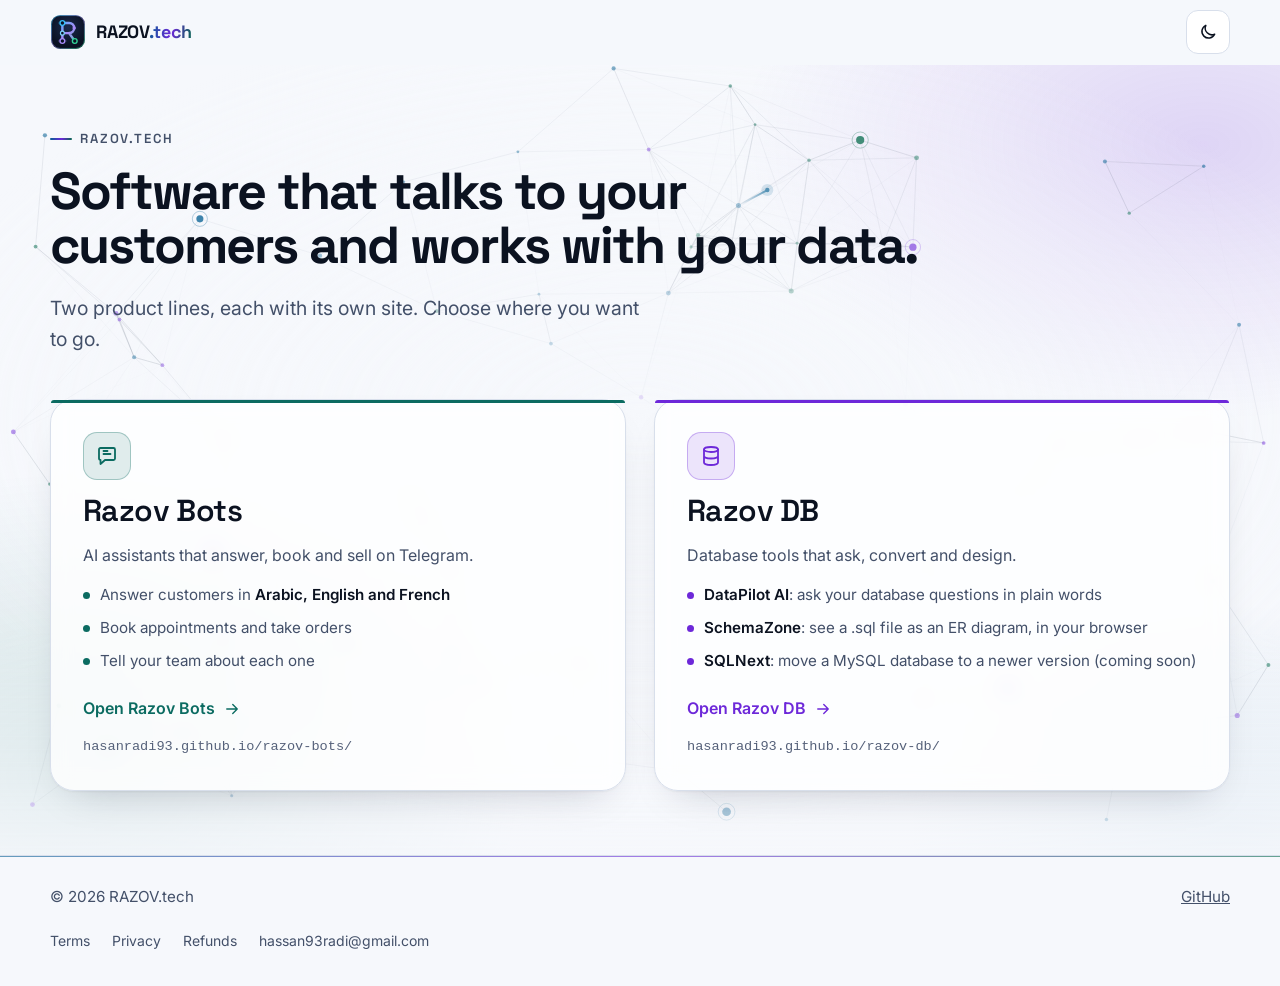
==== commit c69f7c0a: "fix(copy): SQLNext door says MySQL to newer versions only Co-Authored-By: Claude Opus 5.5 <noreply@a" ====
--- a/index.html
+++ b/index.html
@@ -110,7 +110,7 @@
             <ul class="door__list">
               <li><span><strong>DataPilot AI</strong>: ask your database questions in plain words</span></li>
               <li><span><strong>SchemaZone</strong>: see a .sql file as an ER diagram, in your browser</span></li>
-              <li><span><strong>SQLNext</strong>: move a database to the next version or engine (coming soon)</span></li>
+              <li><span><strong>SQLNext</strong>: move a MySQL database to a newer version (coming soon)</span></li>
             </ul>
             <p class="door__go" aria-hidden="true">Open Razov DB <svg class="icon" focusable="false"><use href="#i-arrow"/></svg></p>
             <p class="door__path">hasanradi93.github.io/razov-db/</p>
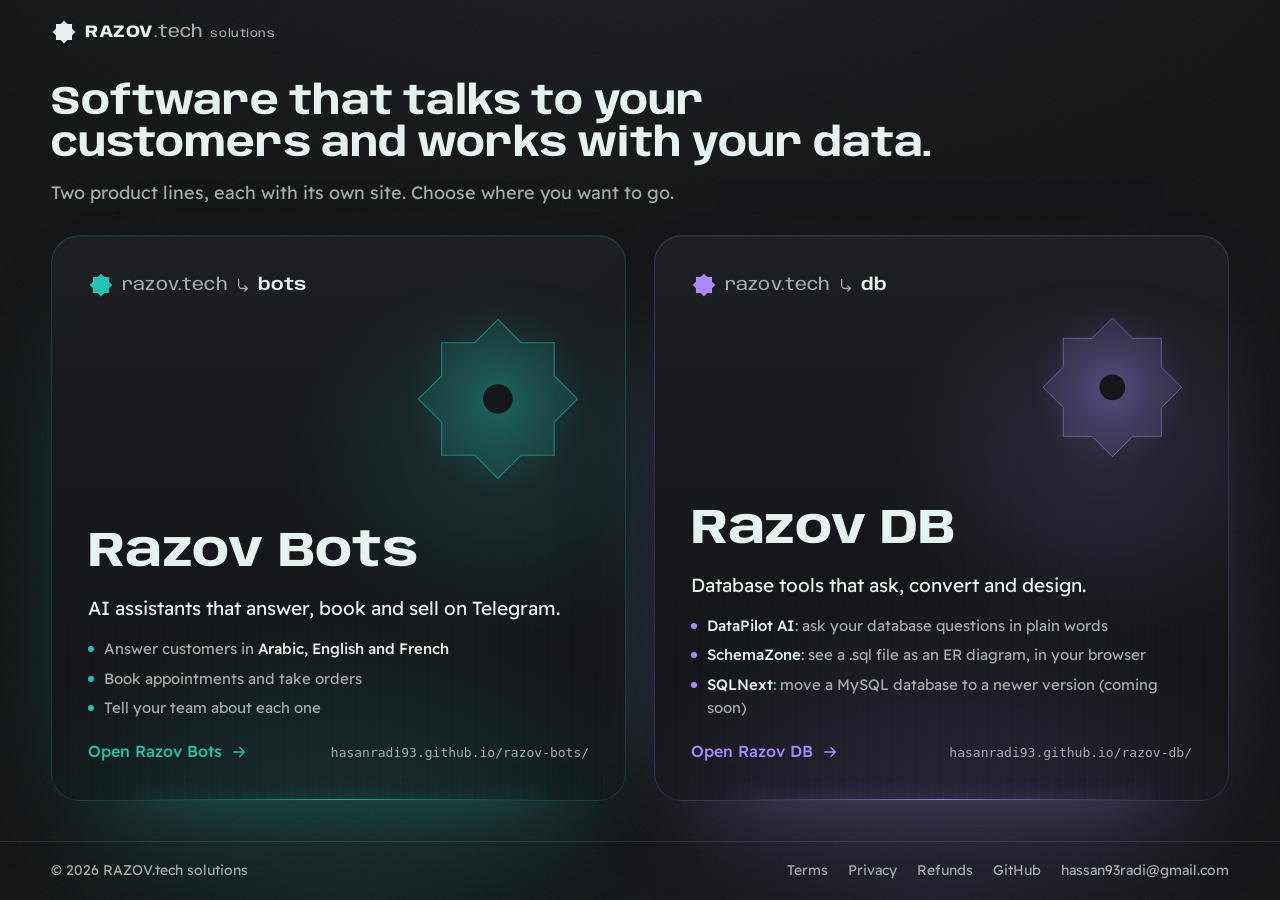
==== commit fd8d1260: "feat(brand): RAZOV.tech solutions header and the hub's own background The header uses the razov.tech" ====
--- a/index.html
+++ b/index.html
@@ -1,137 +1,117 @@
-<!doctype html>
-<html lang="en">
-<head>
-  <meta charset="utf-8">
-  <meta name="viewport" content="width=device-width, initial-scale=1">
-  <title>RAZOV.tech | Razov Bots and Razov DB</title>
-  <meta name="description" content="RAZOV.tech makes AI assistants that answer, book and sell on Telegram (Razov Bots), and database tools that ask, convert and design (Razov DB: DataPilot AI, SchemaZone and SQLNext).">
-  <link rel="canonical" href="https://hasanradi93.github.io/">
-  <meta name="color-scheme" content="dark light">
-  <meta name="theme-color" content="#060a13">
-  <link rel="icon" href="favicon.svg" type="image/svg+xml">
-  <link rel="apple-touch-icon" href="assets/img/apple-touch-icon.png">
-  <meta property="og:type" content="website">
-  <meta property="og:site_name" content="RAZOV.tech">
-  <meta property="og:title" content="RAZOV.tech: Razov Bots and Razov DB">
-  <meta property="og:description" content="AI assistants that answer, book and sell on Telegram, and database tools that ask, convert and design.">
-  <meta property="og:url" content="https://hasanradi93.github.io/">
-  <meta name="twitter:card" content="summary">
-  <meta name="twitter:title" content="RAZOV.tech: Razov Bots and Razov DB">
-  <meta name="twitter:description" content="AI assistants that answer, book and sell on Telegram, and database tools that ask, convert and design.">
-  <!-- Theme first: an inline script placed after the stylesheets would wait for them and block parsing. -->
-  <script>
-    (function () {
-      var root = document.documentElement;
-      root.classList.add('js');
-      var theme = null;
-      try { theme = localStorage.getItem('razov-theme'); } catch (e) { theme = null; }
-      if (theme !== 'light' && theme !== 'dark') {
-        theme = window.matchMedia && window.matchMedia('(prefers-color-scheme: light)').matches ? 'light' : 'dark';
-      }
-      root.setAttribute('data-theme', theme);
-    })();
-  </script>
-  <link rel="preconnect" href="https://fonts.googleapis.com">
-  <link rel="preconnect" href="https://fonts.gstatic.com" crossorigin>
-  <link rel="stylesheet" href="https://fonts.googleapis.com/css2?family=Inter:wght@400;500;600&amp;family=Space+Grotesk:wght@500;600;700&amp;display=swap" media="print" onload="this.media='all'">
-  <noscript><link rel="stylesheet" href="https://fonts.googleapis.com/css2?family=Inter:wght@400;500;600&amp;family=Space+Grotesk:wght@500;600;700&amp;display=swap"></noscript>
-  <link rel="stylesheet" href="assets/css/base.css">
-  <link rel="stylesheet" href="assets/css/hub.css">
-  <script src="assets/js/site.js" defer></script>
-  <script src="assets/js/hero-network.js" defer></script>
-  <script type="application/ld+json">
-    {
-      "@context": "https://schema.org",
-      "@type": "Organization",
-      "name": "RAZOV.tech",
-      "url": "https://hasanradi93.github.io/",
-      "logo": "https://hasanradi93.github.io/assets/img/logo-mark.svg",
-      "email": "hassan93radi@gmail.com",
-      "sameAs": ["https://github.com/hasanradi93"]
-    }
-  </script>
-</head>
-<body>
-  <a class="skip-link" href="#main">Skip to content</a>
-
-  <svg class="icon-sprite" aria-hidden="true" focusable="false" xmlns="http://www.w3.org/2000/svg">
-    <symbol id="i-arrow" viewBox="0 0 24 24"><path d="M5 12h14M13 6l6 6-6 6"/></symbol>
-    <symbol id="i-sun" viewBox="0 0 24 24"><circle cx="12" cy="12" r="4"/><path d="M12 2.5v2M12 19.5v2M4.6 4.6l1.4 1.4M18 18l1.4 1.4M2.5 12h2M19.5 12h2M4.6 19.4L6 18M18 6l1.4-1.4"/></symbol>
-    <symbol id="i-moon" viewBox="0 0 24 24"><path d="M20 14.6A8 8 0 0 1 9.4 4a8 8 0 1 0 10.6 10.6z"/></symbol>
-    <symbol id="i-chat" viewBox="0 0 24 24"><path d="M4 5.5A1.5 1.5 0 0 1 5.5 4h13A1.5 1.5 0 0 1 20 5.5v9a1.5 1.5 0 0 1-1.5 1.5H10l-4.5 4v-4h0A1.5 1.5 0 0 1 4 14.5z"/><path d="M8.5 10h7M8.5 7h4"/></symbol>
-    <symbol id="i-db" viewBox="0 0 24 24"><ellipse cx="12" cy="5.5" rx="7" ry="2.5"/><path d="M5 5.5v13c0 1.4 3.1 2.5 7 2.5s7-1.1 7-2.5v-13M5 12c0 1.4 3.1 2.5 7 2.5s7-1.1 7-2.5"/></symbol>
-  </svg>
-
-  <header class="site-header" data-header>
-    <div class="container header__inner">
-      <a class="brand" href="./">
-        <img src="assets/img/logo-mark.svg" width="36" height="36" alt="">
-        <span>RAZOV<span class="brand__tld">.tech</span></span>
-      </a>
-      <div class="header__actions">
-        <button class="icon-btn theme-toggle" type="button" data-theme-toggle aria-label="Switch to light theme">
-          <svg class="icon icon--sun" aria-hidden="true" focusable="false"><use href="#i-sun"/></svg>
-          <svg class="icon icon--moon" aria-hidden="true" focusable="false"><use href="#i-moon"/></svg>
-        </button>
-      </div>
-    </div>
-  </header>
-
-  <main id="main">
-    <section class="hub" aria-labelledby="hub-title">
-      <div class="hub__backdrop" aria-hidden="true"></div>
-      <canvas class="hub__canvas" data-hero-canvas aria-hidden="true"></canvas>
-      <div class="hub__scrim" aria-hidden="true"></div>
-      <div class="container">
-        <div class="hub__intro">
-          <p class="eyebrow">RAZOV.tech</p>
-          <h1 id="hub-title">Software that talks to your customers and works with your data.</h1>
-          <p class="hub__lead">Two product lines, each with its own site. Choose where you want to go.</p>
-        </div>
-
-        <div class="doors">
-          <article class="door door--bots" aria-labelledby="door-bots">
-            <span class="door__icon" aria-hidden="true"><svg class="icon" focusable="false"><use href="#i-chat"/></svg></span>
-            <h2 id="door-bots"><a href="/razov-bots/">Razov Bots</a></h2>
-            <p class="door__text">AI assistants that answer, book and sell on Telegram.</p>
-            <ul class="door__list">
-              <li><span>Answer customers in <strong>Arabic, English and French</strong></span></li>
-              <li><span>Book appointments and take orders</span></li>
-              <li><span>Tell your team about each one</span></li>
-            </ul>
-            <p class="door__go" aria-hidden="true">Open Razov Bots <svg class="icon" focusable="false"><use href="#i-arrow"/></svg></p>
-            <p class="door__path">hasanradi93.github.io/razov-bots/</p>
-          </article>
-
-          <article class="door door--db" aria-labelledby="door-db">
-            <span class="door__icon" aria-hidden="true"><svg class="icon" focusable="false"><use href="#i-db"/></svg></span>
-            <h2 id="door-db"><a href="/razov-db/">Razov DB</a></h2>
-            <p class="door__text">Database tools that ask, convert and design.</p>
-            <ul class="door__list">
-              <li><span><strong>DataPilot AI</strong>: ask your database questions in plain words</span></li>
-              <li><span><strong>SchemaZone</strong>: see a .sql file as an ER diagram, in your browser</span></li>
-              <li><span><strong>SQLNext</strong>: move a MySQL database to a newer version (coming soon)</span></li>
-            </ul>
-            <p class="door__go" aria-hidden="true">Open Razov DB <svg class="icon" focusable="false"><use href="#i-arrow"/></svg></p>
-            <p class="door__path">hasanradi93.github.io/razov-db/</p>
-          </article>
-        </div>
-      </div>
-    </section>
-  </main>
-
-  <footer class="site-footer site-footer--slim">
-    <div class="container footer__bottom">
-      <p>© 2026 RAZOV.tech</p>
-      <p><a href="https://github.com/hasanradi93">GitHub</a></p>
-    </div>
-    <nav class="container footer__legal" aria-label="Legal">
-      <a href="/razov-db/legal.html#terms">Terms</a>
-      <a href="/razov-db/legal.html#privacy">Privacy</a>
-      <a href="/razov-db/legal.html#refunds">Refunds</a>
-      <a href="mailto:hassan93radi@gmail.com">hassan93radi@gmail.com</a>
-    </nav>
-  </footer>
-  <p class="visually-hidden" role="status" aria-live="polite" data-live></p>
-</body>
-</html>
+<!doctype html>
+<html lang="en">
+<head>
+  <meta charset="utf-8">
+  <meta name="viewport" content="width=device-width, initial-scale=1">
+  <title>RAZOV.tech solutions | Razov Bots and Razov DB</title>
+  <meta name="description" content="RAZOV.tech solutions makes AI assistants that answer, book and sell on Telegram (Razov Bots), and database tools that ask, convert and design (Razov DB: DataPilot AI, SchemaZone and SQLNext).">
+  <link rel="canonical" href="https://hasanradi93.github.io/">
+  <meta name="color-scheme" content="dark">
+  <meta name="theme-color" content="#111214">
+  <link rel="icon" href="favicon.svg" type="image/svg+xml">
+  <link rel="apple-touch-icon" href="assets/img/apple-touch-icon.png">
+  <meta property="og:type" content="website">
+  <meta property="og:site_name" content="RAZOV.tech solutions">
+  <meta property="og:title" content="RAZOV.tech solutions: Razov Bots and Razov DB">
+  <meta property="og:description" content="AI assistants that answer, book and sell on Telegram, and database tools that ask, convert and design.">
+  <meta property="og:url" content="https://hasanradi93.github.io/">
+  <meta name="twitter:card" content="summary">
+  <meta name="twitter:title" content="RAZOV.tech solutions: Razov Bots and Razov DB">
+  <meta name="twitter:description" content="AI assistants that answer, book and sell on Telegram, and database tools that ask, convert and design.">
+  <link rel="preload" href="assets/fonts/anybody-latin.woff2" as="font" type="font/woff2" crossorigin>
+  <link rel="preload" href="assets/fonts/readex-pro-latin.woff2" as="font" type="font/woff2" crossorigin>
+  <link rel="stylesheet" href="assets/css/base.css">
+  <link rel="stylesheet" href="assets/css/hub.css">
+  <script type="application/ld+json">
+    {
+      "@context": "https://schema.org",
+      "@type": "Organization",
+      "name": "RAZOV.tech solutions",
+      "url": "https://hasanradi93.github.io/",
+      "logo": "https://hasanradi93.github.io/assets/img/logo-mark.svg",
+      "email": "hassan93radi@gmail.com",
+      "sameAs": ["https://github.com/hasanradi93"]
+    }
+  </script>
+</head>
+<body class="hub-page">
+  <a class="skip-link" href="#main">Skip to content</a>
+
+  <svg class="icon-sprite" aria-hidden="true" focusable="false" xmlns="http://www.w3.org/2000/svg">
+    <symbol id="star" viewBox="0 0 32 32"><path fill="currentColor" d="M16 2 20.09 6.11 25.9 6.1 25.89 11.91 30 16 25.89 20.09 25.9 25.9 20.09 25.89 16 30 11.91 25.89 6.1 25.9 6.11 20.09 2 16 6.11 11.91 6.1 6.1 11.91 6.11Z"/></symbol>
+    <symbol id="i-arrow" viewBox="0 0 24 24"><path d="M5 12h14M13 6l6 6-6 6"/></symbol>
+  </svg>
+
+  <header class="bar">
+    <!-- The razov.tech brand, as in Razov Bots' header. At the parent it reads RAZOV.tech solutions. -->
+    <a class="brand" href="./">
+      <svg class="brand-mark" viewBox="0 0 32 32" aria-hidden="true" focusable="false"><use href="#star"/></svg>
+      <span><span class="brand-name">Razov</span><span class="brand-tld">.tech</span> <span class="brand-sub">solutions</span></span>
+    </a>
+  </header>
+
+  <main id="main" class="hub" aria-labelledby="hub-title">
+    <div class="hub__intro">
+      <h1 id="hub-title">Software that talks to your customers and works with your data.</h1>
+      <p class="hub__lead">Two product lines, each with its own site. Choose where you want to go.</p>
+    </div>
+
+    <div class="doors">
+      <article class="door door--bots" aria-labelledby="door-bots">
+        <p class="door__lockup" aria-hidden="true">
+          <svg class="brand-mark" viewBox="0 0 32 32" focusable="false"><use href="#star"/></svg>
+          razov.tech
+          <svg class="brand-branch" viewBox="0 0 16 16" focusable="false"><path d="M3 2v6a4 4 0 0 0 4 4h6M10 9l3 3-3 3"/></svg>
+          <b>bots</b>
+        </p>
+        <div class="door__light" aria-hidden="true"><svg class="door__star" viewBox="0 0 32 32" focusable="false"><use href="#star"/><circle cx="16" cy="16" r="2.6"/></svg></div>
+        <h2 id="door-bots"><a href="/razov-bots/">Razov Bots</a></h2>
+        <p class="door__text">AI assistants that answer, book and sell on Telegram.</p>
+        <ul class="door__list">
+          <li><span>Answer customers in <strong>Arabic, English and French</strong></span></li>
+          <li><span>Book appointments and take orders</span></li>
+          <li><span>Tell your team about each one</span></li>
+        </ul>
+        <div class="door__foot">
+          <p class="door__go" aria-hidden="true">Open Razov Bots <svg class="icon" viewBox="0 0 24 24" focusable="false"><use href="#i-arrow"/></svg></p>
+          <p class="door__path">hasanradi93.github.io/razov-bots/</p>
+        </div>
+        <span class="door__sill" aria-hidden="true"></span>
+      </article>
+
+      <article class="door door--db" aria-labelledby="door-db">
+        <p class="door__lockup" aria-hidden="true">
+          <svg class="brand-mark" viewBox="0 0 32 32" focusable="false"><use href="#star"/></svg>
+          razov.tech
+          <svg class="brand-branch" viewBox="0 0 16 16" focusable="false"><path d="M3 2v6a4 4 0 0 0 4 4h6M10 9l3 3-3 3"/></svg>
+          <b>db</b>
+        </p>
+        <div class="door__light" aria-hidden="true"><svg class="door__star" viewBox="0 0 32 32" focusable="false"><use href="#star"/><circle cx="16" cy="16" r="2.6"/></svg></div>
+        <h2 id="door-db"><a href="/razov-db/">Razov DB</a></h2>
+        <p class="door__text">Database tools that ask, convert and design.</p>
+        <ul class="door__list">
+          <li><span><strong>DataPilot AI</strong>: ask your database questions in plain words</span></li>
+          <li><span><strong>SchemaZone</strong>: see a .sql file as an ER diagram, in your browser</span></li>
+          <li><span><strong>SQLNext</strong>: move a MySQL database to a newer version (coming soon)</span></li>
+        </ul>
+        <div class="door__foot">
+          <p class="door__go" aria-hidden="true">Open Razov DB <svg class="icon" viewBox="0 0 24 24" focusable="false"><use href="#i-arrow"/></svg></p>
+          <p class="door__path">hasanradi93.github.io/razov-db/</p>
+        </div>
+        <span class="door__sill" aria-hidden="true"></span>
+      </article>
+    </div>
+  </main>
+
+  <footer class="foot">
+    <p>© 2026 RAZOV.tech solutions</p>
+    <nav aria-label="Legal and contact">
+      <a href="/razov-db/legal.html#terms">Terms</a>
+      <a href="/razov-db/legal.html#privacy">Privacy</a>
+      <a href="/razov-db/legal.html#refunds">Refunds</a>
+      <a href="https://github.com/hasanradi93">GitHub</a>
+      <a href="mailto:hassan93radi@gmail.com">hassan93radi@gmail.com</a>
+    </nav>
+  </footer>
+</body>
+</html>
--- a/assets/css/base.css
+++ b/assets/css/base.css
@@ -1,161 +1,83 @@
-/* RAZOV.tech solutions: tokens, base, layout, header, buttons, footer.
-   Dark is the default theme. Light comes from data-theme="light" (set by the
-   head script from localStorage or prefers-color-scheme) and, without JS,
-   from the prefers-color-scheme media query. */
-
-/* ---------- Metric-matched fallback fonts ----------
-   Local Arial, resized to the width and vertical metrics of Inter and
-   Space Grotesk (measured in Chrome), so the swap to the Google Fonts
-   barely moves any text and does not cause a layout shift. */
+/* RAZOV.tech solutions hub: fonts, tokens, base, the brand header, buttons, footer.
+   Dark only, like Razov Bots. The hub's own look (graphite and two lit doors) is in hub.css. */
+
+/* ---------- Fonts ----------
+   The razov.tech brand fonts, served from this site (no third-party request):
+   Anybody for display type and the brand, Readex Pro for text. Both are under
+   the SIL Open Font License; see assets/fonts/OFL.txt. Same files as Razov Bots. */
 @font-face {
-  font-family: "Inter Fallback";
-  src: local("Arial"), local("ArialMT");
-  font-weight: 100 500;
-  size-adjust: 106.4%;
-  ascent-override: 91%;
-  descent-override: 22.7%;
-  line-gap-override: 0%;
+  font-family: "Anybody";
+  font-style: normal;
+  font-weight: 300 900;
+  font-stretch: 50% 150%;
+  font-display: swap;
+  src: url("../fonts/anybody-latin-ext.woff2") format("woff2");
+  unicode-range: U+0100-02BA, U+02BD-02C5, U+02C7-02CC, U+02CE-02D7, U+02DD-02FF, U+0304, U+0308, U+0329, U+1D00-1DBF, U+1E00-1E9F, U+1EF2-1EFF, U+2020, U+20A0-20AB, U+20AD-20C4, U+2113, U+2C60-2C7F, U+A720-A7FF;
 }
 
 @font-face {
-  font-family: "Inter Fallback";
-  src: local("Arial Bold"), local("Arial-BoldMT");
-  font-weight: 600 900;
-  size-adjust: 102%;
-  ascent-override: 95%;
-  descent-override: 23.7%;
-  line-gap-override: 0%;
+  font-family: "Anybody";
+  font-style: normal;
+  font-weight: 300 900;
+  font-stretch: 50% 150%;
+  font-display: swap;
+  src: url("../fonts/anybody-latin.woff2") format("woff2");
+  unicode-range: U+0000-00FF, U+0131, U+0152-0153, U+02BB-02BC, U+02C6, U+02DA, U+02DC, U+0304, U+0308, U+0329, U+2000-206F, U+20AC, U+2122, U+2191, U+2193, U+2212, U+2215, U+FEFF, U+FFFD;
 }
 
 @font-face {
-  font-family: "Space Grotesk Fallback";
-  src: local("Arial Bold"), local("Arial-BoldMT");
-  font-weight: 100 900;
-  size-adjust: 102.5%;
-  ascent-override: 95.6%;
-  descent-override: 28.3%;
-  line-gap-override: 0%;
+  font-family: "Readex Pro";
+  font-style: normal;
+  font-weight: 200 700;
+  font-display: swap;
+  src: url("../fonts/readex-pro-latin-ext.woff2") format("woff2");
+  unicode-range: U+0100-02BA, U+02BD-02C5, U+02C7-02CC, U+02CE-02D7, U+02DD-02FF, U+0304, U+0308, U+0329, U+1D00-1DBF, U+1E00-1E9F, U+1EF2-1EFF, U+2020, U+20A0-20AB, U+20AD-20C4, U+2113, U+2C60-2C7F, U+A720-A7FF;
+}
+
+@font-face {
+  font-family: "Readex Pro";
+  font-style: normal;
+  font-weight: 200 700;
+  font-display: swap;
+  src: url("../fonts/readex-pro-latin.woff2") format("woff2");
+  unicode-range: U+0000-00FF, U+0131, U+0152-0153, U+02BB-02BC, U+02C6, U+02DA, U+02DC, U+0304, U+0308, U+0329, U+2000-206F, U+20AC, U+2122, U+2191, U+2193, U+2212, U+2215, U+FEFF, U+FFFD;
 }
 
 /* ---------- Tokens ---------- */
 :root {
   color-scheme: dark;
-  --bg: #060a13;
-  --bg-alt: #090f1d;
-  --surface: #0d1526;
-  --surface-2: #131e35;
-  --surface-glass: rgba(10, 16, 30, 0.74);
-  --border: #1e2a46;
-  --border-strong: #2d3c60;
-  --text: #e8edf7;
-  --text-muted: #a8b4ca;
-  --text-faint: #8794ad;
-
-  --dp: #38bdf8;
-  --dp-rgb: 56, 189, 248;
-  --sq: #a78bfa;
-  --sq-rgb: 167, 139, 250;
-  --sz: #34d399;
-  --sz-rgb: 52, 211, 153;
-  --on-accent: #04101a;
-  --ok: #4ade80;
-  --warn: #fbbf24;
-  --bad: #f87171;
+
+  /* Graphite, near black and neutral: not Razov DB's navy, not Razov Bots' teal night. */
+  --ink: #111214;
+  --ink-2: #16171a;
+  --ink-3: #1d1f22;
+  --line: rgb(230 242 238 / 0.1);
+  --line-strong: rgb(230 242 238 / 0.22);
+
+  /* Text. On --ink: mist 16:1, mist-dim 8:1. Where a door's light falls, text stays at
+     mist-dim or brighter (measured at 5.7:1 or more, also on hover). */
+  --mist: #e6f2ee;
+  --mist-dim: #a4ada9;
+
+  /* The two lines, as on their own sites. */
+  --teal: #22c3b0;
+  --teal-rgb: 34 195 176;
+  --violet: #a78bfa;
+  --violet-rgb: 167 139 250;
 
   --focus: #fcd34d;
-  --net-edge: 148, 163, 184;
-  --net-alpha: 0.32;
-  --code-bg: #070d1a;
-  --code-text: #dbe4f3;
-  --code-border: #1c2742;
-  --header-bg: rgba(6, 10, 19, 0.74);
-  --shadow: 0 1px 0 rgba(255, 255, 255, 0.03) inset, 0 20px 50px -24px rgba(0, 0, 0, 0.75);
-  --shadow-lg: 0 40px 80px -32px rgba(0, 0, 0, 0.85);
-
-  --grad: linear-gradient(100deg, var(--dp), var(--sq) 52%, var(--sz));
-  --grad-loop: linear-gradient(90deg, var(--dp), var(--sq), var(--sz), var(--sq), var(--dp));
-
-  --font-head: "Space Grotesk", "Space Grotesk Fallback", ui-sans-serif, system-ui, -apple-system, "Segoe UI", Roboto, Arial, sans-serif;
-  --font-body: "Inter", "Inter Fallback", ui-sans-serif, system-ui, -apple-system, "Segoe UI", Roboto, Arial, sans-serif;
-  --font-mono: ui-monospace, "Cascadia Code", "SFMono-Regular", Menlo, Consolas, "Liberation Mono", monospace;
-
-  --gutter: clamp(16px, 4vw, 40px);
-  --maxw: 1180px;
-  --header-h: 64px;
-  --radius-sm: 10px;
-  --radius: 16px;
-  --radius-lg: 24px;
+
+  --font-display: "Anybody", "Arial Narrow", system-ui, sans-serif;
+  --font-text: "Readex Pro", ui-sans-serif, system-ui, -apple-system, "Segoe UI", Roboto, Arial, sans-serif;
+  --font-mono: ui-monospace, "Cascadia Code", "SFMono-Regular", Menlo, Consolas, monospace;
+
+  --gutter: clamp(16px, 4vw, 56px);
+  --max: 1328px;
   --ease: cubic-bezier(0.22, 0.61, 0.36, 1);
-}
-
-:root[data-theme="light"] {
-  color-scheme: light;
-  --bg: #f6f8fc;
-  --bg-alt: #edf1f8;
-  --surface: #ffffff;
-  --surface-2: #f1f4fa;
-  --surface-glass: rgba(255, 255, 255, 0.8);
-  --border: #d8dfeb;
-  --border-strong: #c1cbdd;
-  --text: #0b1220;
-  --text-muted: #435069;
-  --text-faint: #55617a;
-  --dp: #035f92;
-  --dp-rgb: 3, 95, 146;
-  --sq: #6d28d9;
-  --sq-rgb: 109, 40, 217;
-  --sz: #04694c;
-  --sz-rgb: 4, 105, 76;
-  --on-accent: #ffffff;
-  --ok: #15803d;
-  --warn: #b45309;
-  --bad: #b91c1c;
-  --focus: #b45309;
-  --net-edge: 71, 85, 105;
-  --net-alpha: 0.26;
-  --code-bg: #0f172a;
-  --code-text: #e2e8f0;
-  --code-border: #1e293b;
-  --header-bg: rgba(246, 248, 252, 0.8);
-  --shadow: 0 1px 2px rgba(15, 23, 42, 0.05), 0 18px 40px -24px rgba(15, 23, 42, 0.28);
-  --shadow-lg: 0 40px 70px -36px rgba(15, 23, 42, 0.38);
-}
-
-/* No JS: follow the system setting. */
-@media (prefers-color-scheme: light) {
-  :root:not([data-theme]) {
-    color-scheme: light;
-    --bg: #f6f8fc;
-    --bg-alt: #edf1f8;
-    --surface: #ffffff;
-    --surface-2: #f1f4fa;
-    --surface-glass: rgba(255, 255, 255, 0.8);
-    --border: #d8dfeb;
-    --border-strong: #c1cbdd;
-    --text: #0b1220;
-    --text-muted: #435069;
-    --text-faint: #55617a;
-    --dp: #035f92;
-    --dp-rgb: 3, 95, 146;
-    --sq: #6d28d9;
-    --sq-rgb: 109, 40, 217;
-    --sz: #04694c;
-    --sz-rgb: 4, 105, 76;
-    --on-accent: #ffffff;
-    --ok: #15803d;
-    --warn: #b45309;
-    --bad: #b91c1c;
-    --focus: #b45309;
-    --net-edge: 71, 85, 105;
-    --net-alpha: 0.26;
-    --code-bg: #0f172a;
-    --header-bg: rgba(246, 248, 252, 0.8);
-    --shadow: 0 1px 2px rgba(15, 23, 42, 0.05), 0 18px 40px -24px rgba(15, 23, 42, 0.28);
-    --shadow-lg: 0 40px 70px -36px rgba(15, 23, 42, 0.38);
-  }
-}
-
-/* ---------- Reset and base ---------- */
+  --ease-out: cubic-bezier(0.16, 1, 0.3, 1);
+}
+
+/* ---------- Base ---------- */
 *,
 *::before,
 *::after {
@@ -163,104 +85,66 @@
 }
 
 html {
+  background: var(--ink);
   -webkit-text-size-adjust: 100%;
   text-size-adjust: 100%;
-  scroll-padding-top: calc(var(--header-h) + 12px);
-}
-
-@media (prefers-reduced-motion: no-preference) {
-  html {
-    scroll-behavior: smooth;
-  }
 }
 
 body {
+  display: flex;
+  flex-direction: column;
+  min-height: 100vh;
+  min-height: 100svh;
   margin: 0;
-  min-height: 100vh;
-  background: var(--bg);
-  color: var(--text);
-  font-family: var(--font-body);
+  background: var(--ink);
+  color: var(--mist);
+  font-family: var(--font-text);
   font-size: 1rem;
-  line-height: 1.65;
-  text-rendering: optimizeLegibility;
+  font-weight: 400;
+  line-height: 1.55;
   -webkit-font-smoothing: antialiased;
-  transition: background-color 0.3s ease, color 0.3s ease;
-}
-
-img,
-svg,
-canvas {
-  display: block;
-  max-width: 100%;
+  -moz-osx-font-smoothing: grayscale;
 }
 
 h1,
 h2,
 h3,
-h4 {
+p,
+ul {
   margin: 0;
-  font-family: var(--font-head);
-  font-weight: 600;
-  line-height: 1.12;
-  letter-spacing: -0.02em;
+}
+
+h1,
+h2,
+h3 {
+  font-family: var(--font-display);
+  font-variation-settings: "wdth" 108;
+  font-weight: 650;
+  line-height: 1.08;
+  letter-spacing: -0.005em;
   text-wrap: balance;
-}
-
-h2 {
-  font-size: clamp(1.9rem, 1.3rem + 2.4vw, 3rem);
-}
-
-h3 {
-  font-size: clamp(1.2rem, 1.05rem + 0.5vw, 1.45rem);
-}
-
-p {
-  margin: 0;
-  text-wrap: pretty;
-}
-
-ul,
-ol {
-  margin: 0;
-  padding: 0;
 }
 
 a {
   color: inherit;
 }
 
-code,
-kbd,
-pre {
-  font-family: var(--font-mono);
-  font-size: 0.92em;
-}
-
-button {
-  font: inherit;
-  color: inherit;
-}
-
-[hidden] {
-  display: none !important;
+svg {
+  display: block;
 }
 
 :focus-visible {
-  outline: 2px solid var(--focus);
+  outline: 3px solid var(--focus);
   outline-offset: 3px;
-  border-radius: 6px;
-}
-
-::selection {
-  background: rgba(var(--sq-rgb), 0.35);
+  border-radius: 4px;
 }
 
 .visually-hidden {
   position: absolute !important;
   width: 1px;
   height: 1px;
+  margin: -1px;
   padding: 0;
-  margin: -1px;
   overflow: hidden;
   clip: rect(0 0 0 0);
   white-space: nowrap;
@@ -269,26 +153,138 @@
 
 .skip-link {
   position: absolute;
-  left: 16px;
-  top: -60px;
+  top: 12px;
+  left: 12px;
   z-index: 100;
   padding: 10px 16px;
-  border-radius: var(--radius-sm);
-  background: var(--text);
-  color: var(--bg);
-  font-weight: 600;
+  border-radius: 10px;
+  background: var(--mist);
+  color: var(--ink);
+  font-weight: 500;
   text-decoration: none;
-  transition: top 0.2s ease;
+  transform: translateY(-160%);
+  transition: transform 0.2s var(--ease);
 }
 
 .skip-link:focus {
-  top: 12px;
-}
-
-.icon {
-  width: 1.15em;
-  height: 1.15em;
+  transform: none;
+}
+
+.icon-sprite {
+  position: absolute;
+  width: 0;
+  height: 0;
+  overflow: hidden;
+}
+
+/* ---------- Header: the razov.tech brand ----------
+   The same lockup as Razov Bots' header (star, Anybody, wdth 112, 650,
+   1.0625rem, 0.01em, gap 8px). At the parent it reads RAZOV.tech solutions:
+   RAZOV bright and bold, .tech dimmer, "solutions" small. The star is light. */
+.bar {
+  position: relative;
+  z-index: 10;
+  display: flex;
+  align-items: center;
+  gap: 24px;
+  padding: 10px var(--gutter);
+  padding-top: max(10px, env(safe-area-inset-top));
+}
+
+.brand {
+  display: inline-flex;
+  align-items: center;
+  gap: 8px;
+  min-height: 44px;
+  color: var(--mist);
+  text-decoration: none;
+  font-family: var(--font-display);
+  font-variation-settings: "wdth" 112;
+  font-weight: 650;
+  font-size: 1.0625rem;
+  letter-spacing: 0.01em;
+  line-height: 1.2;
+  white-space: nowrap;
+}
+
+.brand-mark {
   flex: none;
+  width: 26px;
+  height: 26px;
+  color: var(--mist);
+  transition: transform 0.8s var(--ease-out);
+}
+
+.brand:hover .brand-mark,
+.brand:focus-visible .brand-mark {
+  transform: rotate(45deg);
+}
+
+.brand-name {
+  font-weight: 760;
+  text-transform: uppercase;
+  letter-spacing: 0.03em;
+}
+
+.brand-tld {
+  color: var(--mist-dim);
+  font-weight: 450;
+}
+
+.brand-sub {
+  margin-left: 0.15em;
+  color: var(--mist-dim);
+  font-size: 0.66em;
+  font-weight: 450;
+  letter-spacing: 0.05em;
+}
+
+@media (max-width: 360px) {
+  .brand {
+    gap: 6px;
+    font-size: 0.9375rem;
+  }
+}
+
+/* ---------- Buttons (404 page) ---------- */
+.btn {
+  display: inline-flex;
+  align-items: center;
+  justify-content: center;
+  gap: 8px;
+  min-height: 48px;
+  padding: 12px 22px;
+  border: 1px solid transparent;
+  border-radius: 999px;
+  font-family: var(--font-text);
+  font-size: 1rem;
+  font-weight: 500;
+  line-height: 1.2;
+  text-decoration: none;
+  transition: background-color 0.2s, border-color 0.2s, color 0.2s;
+}
+
+.btn--primary {
+  background: var(--mist);
+  color: var(--ink);
+}
+
+.btn--primary:hover {
+  background: #ffffff;
+}
+
+.btn--ghost {
+  border-color: var(--line-strong);
+  color: var(--mist);
+}
+
+.btn--ghost:hover {
+  border-color: var(--mist-dim);
+}
+
+.btn .icon {
+  width: 18px;
+  height: 18px;
   fill: none;
   stroke: currentColor;
   stroke-width: 1.8;
@@ -296,684 +292,49 @@
   stroke-linejoin: round;
 }
 
-.icon-sprite {
-  position: absolute;
-  width: 0;
-  height: 0;
-  overflow: hidden;
-}
-
-/* ---------- Layout ---------- */
-.container {
-  width: 100%;
-  max-width: calc(var(--maxw) + 2 * var(--gutter));
-  margin-inline: auto;
-  padding-inline: var(--gutter);
-}
-
-.section {
+/* ---------- Footer ---------- */
+.foot {
   position: relative;
-  padding-block: clamp(72px, 10vw, 128px);
-}
-
-.section--alt {
-  background: var(--bg-alt);
-}
-
-/* Below-the-fold sections skip rendering work until they come near the
-   viewport. "auto" in contain-intrinsic-size remembers each real height. */
-main > .section,
-.site-footer {
-  content-visibility: auto;
-  contain-intrinsic-size: auto 1000px;
-}
-
-/* Before an in-page jump everything is rendered, so the target position is
-   exact (site.js adds this class on link clicks and for a hash at load). */
-.render-all main > .section,
-.render-all .site-footer {
-  content-visibility: visible;
-}
-
-.section-head {
-  max-width: 720px;
-  margin-bottom: clamp(36px, 5vw, 56px);
-}
-
-.section-head--center {
-  margin-inline: auto;
-  text-align: center;
-}
-
-.section-head p:not(.eyebrow) {
-  margin-top: 16px;
-  color: var(--text-muted);
-  font-size: clamp(1.02rem, 0.98rem + 0.25vw, 1.15rem);
-}
-
-.eyebrow {
-  display: inline-flex;
-  align-items: center;
-  gap: 8px;
-  margin-bottom: 14px;
-  color: var(--text-muted);
-  font-family: var(--font-head);
-  font-size: 0.82rem;
-  font-weight: 600;
-  letter-spacing: 0.14em;
-  text-transform: uppercase;
-}
-
-.eyebrow::before {
-  content: "";
-  width: 22px;
-  height: 2px;
-  border-radius: 2px;
-  background: var(--grad);
-}
-
-.eyebrow--dp::before { background: var(--dp); }
-.eyebrow--sq::before { background: var(--sq); }
-.eyebrow--sz::before { background: var(--sz); }
-
-.text-gradient {
-  background: var(--grad-loop);
-  background-size: 300% 100%;
-  -webkit-background-clip: text;
-  background-clip: text;
-  -webkit-text-fill-color: transparent;
-}
-
-@media (prefers-reduced-motion: no-preference) {
-  .text-gradient {
-    animation: gradient-pan 12s linear infinite;
-  }
-}
-
-@keyframes gradient-pan {
-  to {
-    background-position: 300% 0;
-  }
-}
-
-[data-inview]:not(.is-inview),
-[data-inview]:not(.is-inview) * {
-  animation-play-state: paused !important;
-}
-
-/* ---------- Scroll reveal ---------- */
-.js .reveal {
-  opacity: 0;
-  transform: translateY(22px);
-  transition:
-    opacity 0.75s var(--ease) var(--d, 0s),
-    transform 0.75s var(--ease) var(--d, 0s);
-}
-
-.js .reveal.is-visible {
-  opacity: 1;
-  transform: none;
-}
-
-@media (prefers-reduced-motion: reduce) {
-  .js .reveal {
-    opacity: 1;
-    transform: none;
-    transition: none;
-  }
-
-  *,
-  *::before,
-  *::after {
-    animation-duration: 0.001ms !important;
-    animation-iteration-count: 1 !important;
-    transition-duration: 0.001ms !important;
-    scroll-behavior: auto !important;
-  }
-}
-
-/* ---------- Buttons ---------- */
-.btn {
-  --btn-bg: var(--surface-2);
-  --btn-fg: var(--text);
-  position: relative;
-  display: inline-flex;
-  align-items: center;
-  justify-content: center;
-  gap: 10px;
-  min-height: 48px;
-  padding: 12px 22px;
-  border: 1px solid transparent;
-  border-radius: 999px;
-  background: var(--btn-bg);
-  color: var(--btn-fg);
-  font-family: var(--font-head);
-  font-size: 1rem;
-  font-weight: 600;
-  line-height: 1.2;
-  text-align: center;
-  text-decoration: none;
-  cursor: pointer;
-  isolation: isolate;
-  transition: transform 0.25s var(--ease), box-shadow 0.25s var(--ease), background-color 0.25s ease, border-color 0.25s ease;
-}
-
-.btn:hover {
-  transform: translateY(-2px);
-}
-
-.btn:active {
-  transform: translateY(0);
-}
-
-.btn .icon {
-  transition: transform 0.25s var(--ease);
-}
-
-.btn:hover .icon--nudge {
-  transform: translateX(3px);
-}
-
-.btn--primary {
-  --btn-fg: var(--on-accent);
-  background: var(--grad);
-  background-size: 160% 100%;
-  box-shadow: 0 10px 30px -12px rgba(var(--sq-rgb), 0.7);
-  transition: transform 0.25s var(--ease), box-shadow 0.25s var(--ease), background-position 0.6s var(--ease);
-}
-
-.btn--primary:hover {
-  background-position: 100% 0;
-  box-shadow: 0 16px 36px -12px rgba(var(--sq-rgb), 0.85);
-}
-
-.btn--ghost {
-  --btn-bg: transparent;
-  border-color: var(--border-strong);
-}
-
-.btn--ghost:hover {
-  border-color: var(--text-faint);
-  background: var(--surface-2);
-}
-
-.btn--dp,
-.btn--sq,
-.btn--sz {
-  --btn-fg: var(--on-accent);
-}
-
-.btn--dp { --btn-bg: var(--dp); box-shadow: 0 10px 28px -14px rgba(var(--dp-rgb), 0.9); }
-.btn--sq { --btn-bg: var(--sq); box-shadow: 0 10px 28px -14px rgba(var(--sq-rgb), 0.9); }
-.btn--sz { --btn-bg: var(--sz); box-shadow: 0 10px 28px -14px rgba(var(--sz-rgb), 0.9); }
-
-.btn--block {
-  width: 100%;
-}
-
-.chip {
-  display: inline-flex;
-  align-items: center;
-  gap: 8px;
-  min-height: 44px;
-  padding: 10px 18px;
-  border: 1px dashed var(--border-strong);
-  border-radius: 999px;
-  color: var(--text-muted);
-  font-family: var(--font-head);
-  font-size: 0.95rem;
-  font-weight: 500;
-}
-
-.badge {
-  display: inline-flex;
-  align-items: center;
-  gap: 7px;
-  padding: 4px 11px;
-  border: 1px solid rgba(var(--badge-rgb, var(--dp-rgb)), 0.35);
-  border-radius: 999px;
-  background: rgba(var(--badge-rgb, var(--dp-rgb)), 0.1);
-  color: var(--badge, var(--dp));
-  font-size: 0.8rem;
-  font-weight: 600;
-  line-height: 1.4;
-  white-space: nowrap;
-}
-
-.badge::before {
-  content: "";
-  width: 7px;
-  height: 7px;
-  border-radius: 50%;
-  background: currentColor;
-  box-shadow: 0 0 0 0 currentColor;
-}
-
-@media (prefers-reduced-motion: no-preference) {
-  .badge--live::before {
-    animation: ping 2.4s var(--ease) infinite;
-  }
-}
-
-@keyframes ping {
-  0% { box-shadow: 0 0 0 0 rgba(var(--badge-rgb), 0.6); }
-  70%, 100% { box-shadow: 0 0 0 7px rgba(var(--badge-rgb), 0); }
-}
-
-.badge--dp { --badge: var(--dp); --badge-rgb: var(--dp-rgb); }
-.badge--sq { --badge: var(--sq); --badge-rgb: var(--sq-rgb); }
-.badge--sz { --badge: var(--sz); --badge-rgb: var(--sz-rgb); }
-
-/* ---------- Header ---------- */
-.site-header {
-  position: sticky;
-  top: 0;
-  z-index: 50;
-  background: var(--header-bg);
-  -webkit-backdrop-filter: saturate(160%) blur(14px);
-  backdrop-filter: saturate(160%) blur(14px);
-  border-bottom: 1px solid transparent;
-  transition: border-color 0.3s ease, background-color 0.3s ease;
-}
-
-.site-header::after {
-  content: "";
-  position: absolute;
-  inset: auto 0 -1px;
-  height: 1px;
-  background: var(--grad-loop);
-  background-size: 300% 100%;
-  opacity: 0;
-  transition: opacity 0.4s ease;
-}
-
-.site-header.is-scrolled {
-  border-bottom-color: var(--border);
-}
-
-.site-header.is-scrolled::after {
-  opacity: 0.7;
-}
-
-@media (prefers-reduced-motion: no-preference) {
-  .site-header.is-scrolled::after {
-    animation: gradient-pan 14s linear infinite;
-  }
-}
-
-.header__inner {
-  display: flex;
-  align-items: center;
-  gap: 12px;
-  height: var(--header-h);
-}
-
-.brand {
-  display: inline-flex;
-  align-items: center;
-  gap: 10px;
-  min-height: 44px;
-  margin-right: auto;
-  color: var(--text);
-  text-decoration: none;
-  font-family: var(--font-head);
-  font-weight: 700;
-  font-size: 1.12rem;
-  letter-spacing: -0.01em;
-  white-space: nowrap;
-}
-
-.brand img {
-  width: 36px;
-  height: 36px;
-  transition: transform 0.5s var(--ease);
-}
-
-.brand:hover img {
-  transform: rotate(-8deg) scale(1.05);
-}
-
-.brand__tld {
-  background: var(--grad);
-  -webkit-background-clip: text;
-  background-clip: text;
-  -webkit-text-fill-color: transparent;
-}
-
-.brand__sub {
-  color: var(--text-muted);
-  font-weight: 500;
-}
-
-.site-nav ul {
-  display: flex;
-  align-items: center;
-  gap: 4px;
-  list-style: none;
-}
-
-.site-nav a {
-  position: relative;
-  display: inline-flex;
-  align-items: center;
-  min-height: 44px;
-  padding: 8px 14px;
-  border-radius: 999px;
-  color: var(--text-muted);
-  font-weight: 500;
-  font-size: 0.97rem;
-  text-decoration: none;
-  transition: color 0.2s ease, background-color 0.2s ease;
-}
-
-.site-nav a:hover,
-.site-nav a.is-active {
-  color: var(--text);
-  background: var(--surface-2);
-}
-
-.header__actions {
-  display: flex;
-  align-items: center;
-  gap: 6px;
-}
-
-.icon-btn {
-  display: inline-grid;
-  place-items: center;
-  width: 44px;
-  height: 44px;
-  padding: 0;
-  border: 1px solid var(--border);
-  border-radius: 12px;
-  background: var(--surface);
-  color: var(--text);
-  cursor: pointer;
-  transition: border-color 0.2s ease, background-color 0.2s ease, transform 0.2s var(--ease);
-}
-
-.icon-btn:hover {
-  border-color: var(--border-strong);
-  background: var(--surface-2);
-}
-
-.icon-btn .icon {
-  width: 20px;
-  height: 20px;
-  grid-area: 1 / 1;
-  transition: transform 0.45s var(--ease), opacity 0.3s ease;
-}
-
-/* Theme toggle: show the sun in dark mode (switch to light), the moon in light mode. */
-.theme-toggle .icon--moon {
-  opacity: 0;
-  transform: rotate(-90deg) scale(0.6);
-}
-
-:root[data-theme="light"] .theme-toggle .icon--sun {
-  opacity: 0;
-  transform: rotate(90deg) scale(0.6);
-}
-
-:root[data-theme="light"] .theme-toggle .icon--moon {
-  opacity: 1;
-  transform: none;
-}
-
-.menu-btn {
-  display: none;
-}
-
-.menu-btn .icon--close {
-  opacity: 0;
-  transform: rotate(-45deg);
-}
-
-.nav-open .menu-btn .icon--menu {
-  opacity: 0;
-  transform: rotate(45deg);
-}
-
-.nav-open .menu-btn .icon--close {
-  opacity: 1;
-  transform: none;
-}
-
-@media (max-width: 899.98px) {
-  .menu-btn {
-    display: inline-grid;
-  }
-
-  .site-nav {
-    position: absolute;
-    top: 100%;
-    left: 0;
-    right: 0;
-    padding: 8px var(--gutter) 20px;
-    border-bottom: 1px solid var(--border);
-    /* Solid: a backdrop-filter nested in the header's own backdrop cannot blur the page. */
-    background: var(--bg);
-    box-shadow: var(--shadow-lg);
-    visibility: hidden;
-    opacity: 0;
-    transform: translateY(-8px);
-    transition: opacity 0.25s ease, transform 0.3s var(--ease), visibility 0s linear 0.3s;
-  }
-
-  .nav-open .site-nav {
-    visibility: visible;
-    opacity: 1;
-    transform: none;
-    transition: opacity 0.25s ease, transform 0.3s var(--ease), visibility 0s;
-  }
-
-  .site-nav ul {
-    flex-direction: column;
-    align-items: stretch;
-    gap: 2px;
-  }
-
-  .site-nav a {
-    width: 100%;
-    min-height: 52px;
-    padding: 12px 16px;
-    border-radius: 12px;
-    font-size: 1.06rem;
-  }
-}
-
-@media (max-width: 339.98px) {
-  .brand__sub {
-    display: none;
-  }
-}
-
-/* ---------- Footer ---------- */
-.site-footer {
-  position: relative;
-  padding-block: 64px 32px;
-  border-top: 1px solid var(--border);
-  background: var(--bg);
-  color: var(--text-muted);
-  font-size: 0.95rem;
-}
-
-.site-footer::before {
-  content: "";
-  position: absolute;
-  inset: 0 0 auto;
-  height: 1px;
-  background: var(--grad);
-  opacity: 0.6;
-}
-
-.footer__grid {
-  display: grid;
-  gap: 36px;
-  grid-template-columns: 1fr;
-}
-
-@media (min-width: 720px) {
-  .footer__grid {
-    grid-template-columns: 1.6fr 1fr 1fr;
-  }
-}
-
-/* Terms, Privacy, Refunds and the contact address, on every page. */
-.footer__legal {
-  display: flex;
-  flex-wrap: wrap;
-  gap: 8px 22px;
-  padding-top: 14px;
-  font-size: 0.875rem;
-}
-
-.footer__legal a {
-  color: var(--text-muted);
-  text-decoration: none;
-  padding: 6px 0;
-  overflow-wrap: anywhere;
-}
-
-.footer__legal a:hover {
-  color: var(--text);
-  text-decoration: underline;
-}
-
-/* Legal page */
-.legal {
-  max-width: 76ch;
-  padding-block: 40px 64px;
-}
-
-.legal h1 {
-  font-family: var(--font-head);
-  font-size: clamp(2rem, 5vw, 2.8rem);
-  line-height: 1.1;
-  margin: 0 0 10px;
-}
-
-.legal h2 {
-  font-family: var(--font-head);
-  font-size: 1.45rem;
-  margin: 44px 0 10px;
-  scroll-margin-top: calc(var(--header-h) + 16px);
-}
-
-.legal h3 {
-  font-size: 1.05rem;
-  margin: 22px 0 6px;
-}
-
-.legal p,
-.legal li {
-  color: var(--text-muted);
-  line-height: 1.7;
-}
-
-.legal ul {
-  padding-left: 1.2em;
-}
-
-.legal a {
-  color: var(--text);
-}
-
-.legal .legal__toc {
-  display: flex;
-  flex-wrap: wrap;
-  gap: 8px 12px;
-  margin: 18px 0 8px;
-  padding: 0;
-  list-style: none;
-}
-
-.legal__toc a {
-  display: inline-block;
-  padding: 8px 14px;
-  border: 1px solid var(--border-strong);
-  border-radius: 999px;
-  text-decoration: none;
-}
-
-.legal__updated {
-  color: var(--text-faint);
-  font-size: 0.9rem;
-}
-
-.footer__brand p {
-  max-width: 34ch;
-  margin-top: 12px;
-}
-
-.footer__title {
-  margin-bottom: 10px;
-  color: var(--text);
-  font-size: 0.95rem;
-  font-weight: 600;
-  letter-spacing: 0.02em;
-}
-
-.site-footer ul {
-  list-style: none;
-}
-
-.site-footer li a,
-.site-footer li .pending {
-  display: inline-flex;
-  align-items: center;
-  gap: 8px;
-  min-height: 44px;
-  color: var(--text-muted);
-  text-decoration: none;
-  transition: color 0.2s ease;
-}
-
-.site-footer li a:hover {
-  color: var(--text);
-  text-decoration: underline;
-  text-underline-offset: 4px;
-}
-
-.site-footer li .pending small {
-  color: var(--text-faint);
-  font-size: 0.82rem;
-}
-
-.footer__bottom {
+  z-index: 1;
   display: flex;
   flex-wrap: wrap;
   align-items: center;
   justify-content: space-between;
-  gap: 12px 24px;
-  margin-top: 40px;
-  padding-top: 24px;
-  border-top: 1px solid var(--border);
-}
-
-.footer__family {
-  display: inline-flex;
+  gap: 6px 24px;
+  padding: 14px var(--gutter);
+  padding-bottom: max(14px, env(safe-area-inset-bottom));
+  border-top: 1px solid var(--line);
+  color: var(--mist-dim);
+  font-size: 0.875rem;
+}
+
+.foot nav {
+  display: flex;
   flex-wrap: wrap;
-  align-items: center;
-  gap: 8px;
-}
-
-.footer__family strong {
-  color: var(--text);
-  font-weight: 600;
-}
-
-.footer__dots {
-  display: inline-flex;
-  gap: 4px;
-}
-
-.footer__dots i {
-  width: 8px;
-  height: 8px;
-  border-radius: 50%;
-}
-
-.footer__dots i:nth-child(1) { background: var(--dp); }
-.footer__dots i:nth-child(2) { background: var(--sq); }
-.footer__dots i:nth-child(3) { background: var(--sz); }
+  gap: 0 20px;
+}
+
+.foot a {
+  display: inline-block;
+  padding-block: 4px;
+  color: var(--mist-dim);
+  text-decoration: none;
+  transition: color 0.2s;
+}
+
+.foot a:hover {
+  color: var(--mist);
+  text-decoration: underline;
+  text-underline-offset: 4px;
+  text-decoration-thickness: 1px;
+}
+
+@media (prefers-reduced-motion: reduce) {
+  *,
+  *::before,
+  *::after {
+    animation-duration: 0.01ms !important;
+    animation-iteration-count: 1 !important;
+    transition-duration: 0.01ms !important;
+  }
+}
--- a/assets/css/hub.css
+++ b/assets/css/hub.css
@@ -1,269 +1,447 @@
-/* RAZOV hub: one screen with two doors, Razov Bots and Razov DB.
-   Builds on base.css (tokens, header, buttons, footer). */
-
-:root {
-  --rb: #22c3b0;
-  --rb-rgb: 34, 195, 176;
-  --db: var(--sq);
-  --db-rgb: var(--sq-rgb);
-}
-
-:root[data-theme="light"] {
-  --rb: #0b6b61;
-  --rb-rgb: 11, 107, 97;
-}
-
-.hub {
-  position: relative;
-  display: flex;
-  align-items: center;
-  min-height: calc(100svh - var(--header-h) - 140px);
-  padding-block: clamp(32px, 4.5vw, 56px) clamp(40px, 5vw, 64px);
-  overflow-x: clip;
-  isolation: isolate;
-}
-
-.hub__backdrop {
-  position: absolute;
-  inset: 0;
-  z-index: -3;
-  background:
-    radial-gradient(50% 55% at 6% 90%, rgba(var(--rb-rgb), 0.16), transparent 70%),
-    radial-gradient(52% 50% at 94% 10%, rgba(var(--db-rgb), 0.17), transparent 70%),
-    radial-gradient(36% 40% at 96% 96%, rgba(var(--dp-rgb), 0.1), transparent 70%);
-}
-
-.hub__canvas {
-  position: absolute;
-  inset: 0;
-  z-index: -2;
-  width: 100%;
-  height: 100%;
-  opacity: 0;
-  transition: opacity 1.4s ease;
-}
-
-.hub__canvas.is-ready { opacity: 1; }
-
-.hub__scrim {
-  position: absolute;
-  inset: 0;
-  z-index: -1;
-  pointer-events: none;
-  background:
-    radial-gradient(80% 70% at 50% 45%, var(--bg) 0%, rgba(0, 0, 0, 0) 75%),
-    linear-gradient(to bottom, transparent 72%, var(--bg));
-  opacity: 0.8;
-}
-
-.hub__intro {
-  max-width: 880px;
-}
-
-.hub h1 {
-  font-size: clamp(2rem, 1.1rem + 3vw, 3.25rem);
-  font-weight: 700;
-  line-height: 1.05;
-  letter-spacing: -0.035em;
-}
-
-.hub__lead {
-  max-width: 600px;
-  margin-top: 20px;
-  color: var(--text-muted);
-  font-size: clamp(1.04rem, 0.98rem + 0.35vw, 1.22rem);
-  line-height: 1.6;
-}
-
-.hub__ctas {
-  display: flex;
-  flex-wrap: wrap;
-  gap: 12px;
-  margin-top: 28px;
-}
-
-.doors {
-  display: grid;
-  grid-template-columns: repeat(2, minmax(0, 1fr));
-  gap: clamp(16px, 2.4vw, 28px);
-  margin-top: clamp(28px, 3.5vw, 44px);
-}
-
-.door {
-  position: relative;
-  display: flex;
-  flex-direction: column;
-  gap: 14px;
-  padding: clamp(22px, 3vw, 32px);
-  border: 1px solid var(--border);
-  border-radius: var(--radius-lg);
-  background: var(--surface-glass);
-  box-shadow: var(--shadow);
-  -webkit-backdrop-filter: blur(10px);
-  backdrop-filter: blur(10px);
-  transition: transform 0.35s var(--ease), border-color 0.35s var(--ease), box-shadow 0.35s var(--ease);
-}
-
-.door::before {
-  content: "";
-  position: absolute;
-  inset: 0 0 auto;
-  height: 3px;
-  border-radius: var(--radius-lg) var(--radius-lg) 0 0;
-  background: var(--accent);
-}
-
-.door--bots { --accent: var(--rb); --accent-rgb: var(--rb-rgb); }
-.door--db { --accent: var(--db); --accent-rgb: var(--db-rgb); }
-
-.door:hover,
-.door:focus-within {
-  transform: translateY(-4px);
-  border-color: rgba(var(--accent-rgb), 0.55);
-  box-shadow: var(--shadow), 0 24px 60px -30px rgba(var(--accent-rgb), 0.55);
-}
-
-.door__icon {
-  display: grid;
-  place-items: center;
-  width: 48px;
-  height: 48px;
-  border-radius: 14px;
-  color: var(--accent);
-  background: rgba(var(--accent-rgb), 0.12);
-  border: 1px solid rgba(var(--accent-rgb), 0.3);
-}
-
-.door__icon .icon {
-  width: 24px;
-  height: 24px;
-}
-
-.door h2 {
-  font-size: clamp(1.5rem, 1.2rem + 1vw, 1.9rem);
-  letter-spacing: -0.02em;
-}
-
-/* The heading link covers the whole card, so the card is one click target. */
-.door h2 a {
-  color: inherit;
-  text-decoration: none;
-}
-
-.door h2 a::after {
-  content: "";
-  position: absolute;
-  inset: 0;
-  border-radius: inherit;
-}
-
-.door h2 a:focus-visible {
-  outline: none;
-}
-
-.door:has(h2 a:focus-visible) {
-  outline: 3px solid var(--focus);
-  outline-offset: 3px;
-}
-
-.door__text {
-  color: var(--text-muted);
-  line-height: 1.6;
-}
-
-.door__list {
-  display: grid;
-  gap: 8px;
-  margin: 0;
-  padding: 0;
-  list-style: none;
-  color: var(--text-muted);
-  font-size: 0.95rem;
-}
-
-.door__list li {
-  display: flex;
-  gap: 10px;
-  align-items: baseline;
-}
-
-.door__list li::before {
-  content: "";
-  flex: none;
-  width: 7px;
-  height: 7px;
-  border-radius: 50%;
-  background: var(--accent);
-  transform: translateY(-1px);
-}
-
-.door__list strong {
-  color: var(--text);
-  font-weight: 600;
-}
-
-.door__go {
-  display: inline-flex;
-  align-items: center;
-  gap: 8px;
-  margin-top: auto;
-  padding-top: 8px;
-  color: var(--accent);
-  font-weight: 600;
-}
-
-.door__go .icon {
-  width: 18px;
-  height: 18px;
-  transition: transform 0.3s var(--ease);
-}
-
-.door:hover .door__go .icon { transform: translateX(4px); }
-
-.door__path {
-  color: var(--text-faint);
-  font-family: var(--font-mono);
-  font-size: 0.85rem;
-}
-
-/* Entrance: the two doors rise in after the heading. */
-@media (prefers-reduced-motion: no-preference) {
-  .hub__intro,
-  .door {
-    animation: hub-rise 0.8s var(--ease) both;
-  }
-  .door--bots { animation-delay: 0.12s; }
-  .door--db { animation-delay: 0.22s; }
-}
-
-@keyframes hub-rise {
-  from { opacity: 0; transform: translateY(14px); }
-  to { opacity: 1; transform: none; }
-}
-
-@media (max-width: 760px) {
-  .doors { grid-template-columns: 1fr; }
-  .hub { min-height: 0; }
-}
-
-.site-footer--slim {
-  padding-block: 28px;
-}
-
-.site-footer--slim .footer__bottom {
-  margin-top: 0;
-  padding-top: 0;
-  border-top: 0;
-}
-
-/* Forwarder pages (old addresses) */
-.moved {
-  display: grid;
-  place-items: center;
-  min-height: 100svh;
-  padding: 24px 16px;
-  text-align: center;
-}
-
-.moved p { color: var(--text-muted); margin-top: 12px; }
-.moved a { color: var(--dp); }
+/* RAZOV.tech solutions hub: one screen, two doors (Razov Bots and Razov DB).
+   The hub's own look: a calm graphite room, and each door a large panel lit
+   from within by its line's colour, with the light spilling under it onto the
+   floor. CSS only: no canvas, no WebGL, no script. Builds on base.css. */
+
+/* ---------- The room ---------- */
+.hub-page {
+  background:
+    /* the light from the two doors, on the floor */
+    radial-gradient(38% 26% at 27% 100%, rgb(var(--teal-rgb) / 0.075), transparent 70%),
+    radial-gradient(38% 26% at 73% 100%, rgb(var(--violet-rgb) / 0.075), transparent 70%),
+    /* a little lighter at the ceiling */
+    radial-gradient(90% 55% at 50% -12%, #1c1d21, transparent 70%),
+    var(--ink);
+}
+
+/* Fine grain, so the graphite reads as a surface and not as a flat fill. */
+.hub-page::before {
+  content: "";
+  position: fixed;
+  inset: 0;
+  z-index: 0;
+  pointer-events: none;
+  opacity: 0.05;
+  background-image: url("data:image/svg+xml,%3Csvg xmlns='http://www.w3.org/2000/svg' width='160' height='160'%3E%3Cfilter id='n'%3E%3CfeTurbulence type='fractalNoise' baseFrequency='.9' numOctaves='2' stitchTiles='stitch'/%3E%3CfeColorMatrix values='0 0 0 0 1 0 0 0 0 1 0 0 0 0 1 0 0 0 .9 0'/%3E%3C/filter%3E%3Crect width='160' height='160' filter='url(%23n)'/%3E%3C/svg%3E");
+}
+
+/* ---------- Layout: header, intro, doors, footer in one screen ---------- */
+.hub {
+  position: relative;
+  z-index: 1;
+  display: flex;
+  flex: 1 0 auto;
+  flex-direction: column;
+  justify-content: center;
+  gap: clamp(20px, 3.2vh, 36px);
+  width: min(100% - 2 * var(--gutter), var(--max));
+  margin-inline: auto;
+  padding-block: clamp(8px, 2vh, 24px) clamp(24px, 4.5vh, 48px);
+}
+
+.hub__intro {
+  display: grid;
+  gap: 12px;
+  max-width: 980px;
+}
+
+.hub h1 {
+  font-size: clamp(1.75rem, 1.1rem + 1.8vw, 2.5rem);
+  font-weight: 700;
+  line-height: 1.06;
+}
+
+.hub__lead {
+  max-width: 660px;
+  color: var(--mist-dim);
+  font-size: clamp(1rem, 0.96rem + 0.25vw, 1.125rem);
+}
+
+.hub__ctas {
+  display: flex;
+  flex-wrap: wrap;
+  gap: 12px;
+  margin-top: 16px;
+}
+
+/* ---------- The doors ---------- */
+.doors {
+  display: grid;
+  flex: 1 1 auto;
+  grid-template-columns: repeat(2, minmax(0, 1fr));
+  gap: clamp(16px, 2.2vw, 32px);
+  max-height: 600px;
+}
+
+.door--bots {
+  --c: var(--teal-rgb);
+  --accent: var(--teal);
+}
+
+.door--db {
+  --c: var(--violet-rgb);
+  --accent: var(--violet);
+}
+
+.door {
+  position: relative;
+  isolation: isolate;
+  display: flex;
+  flex-direction: column;
+  gap: 14px;
+  min-width: 0;
+  padding: clamp(24px, 2.8vw, 44px);
+  overflow: hidden;
+  border: 1px solid rgb(var(--c) / 0.2);
+  border-radius: 28px;
+  background: linear-gradient(180deg, var(--ink-3), var(--ink-2) 55%, #141518);
+  box-shadow:
+    inset 0 1px 0 rgb(255 255 255 / 0.05),
+    0 46px 110px -64px rgb(var(--c) / 0.6);
+  transition: border-color 0.5s var(--ease), box-shadow 0.5s var(--ease), transform 0.5s var(--ease);
+}
+
+/* The light inside the door: low and wide, as if behind frosted glass.
+   It breathes slowly, and brightens a little on hover. */
+.door::before {
+  content: "";
+  position: absolute;
+  inset: 0;
+  z-index: -2;
+  background:
+    radial-gradient(55% 48% at 78% 40%, rgb(var(--c) / 0.16), transparent 70%),
+    radial-gradient(85% 62% at 50% 112%, rgb(var(--c) / 0.2), rgb(var(--c) / 0.07) 52%, transparent 78%);
+  opacity: 0.85;
+  transition: opacity 0.6s var(--ease);
+}
+
+/* Reeded glass: faint vertical flutes, strongest where the light is. */
+.door::after {
+  content: "";
+  position: absolute;
+  inset: 0;
+  z-index: -1;
+  background: repeating-linear-gradient(90deg, rgb(255 255 255 / 0.022) 0 1px, transparent 1px 12px);
+  -webkit-mask-image: linear-gradient(to top, #000, transparent 75%);
+  mask-image: linear-gradient(to top, #000, transparent 75%);
+  pointer-events: none;
+}
+
+/* The light under the door: a thin bright line along the threshold. */
+.door__sill {
+  position: absolute;
+  right: 14%;
+  bottom: 0;
+  left: 14%;
+  z-index: -1;
+  height: 1px;
+  background: linear-gradient(90deg, transparent, rgb(var(--c) / 0.85), transparent);
+  box-shadow: 0 0 18px 1px rgb(var(--c) / 0.45);
+}
+
+/* The line's star, as a window in the frosted glass with the light behind it:
+   a faint fill, a lit edge and a halo. It takes the free height of the door. */
+.door__light {
+  display: flex;
+  flex: 1 1 0;
+  align-items: center;
+  justify-content: flex-end;
+  min-height: 0;
+  margin-block: -4px;
+}
+
+.door__star {
+  width: auto;
+  height: min(100%, 220px);
+  aspect-ratio: 1;
+  overflow: visible;
+  color: rgb(var(--c) / 0.12);
+  stroke: rgb(var(--c) / 0.55);
+  stroke-width: 0.18;
+  border-radius: 50%;
+  background: radial-gradient(closest-side, rgb(var(--c) / 0.3), rgb(var(--c) / 0.1) 55%, transparent);
+  transition: transform 1.2s var(--ease-out), color 0.6s var(--ease);
+}
+
+.door__star circle {
+  fill: var(--ink-2);
+  stroke: none;
+}
+
+.door:hover,
+.door:focus-within {
+  border-color: rgb(var(--c) / 0.42);
+  box-shadow:
+    inset 0 1px 0 rgb(255 255 255 / 0.06),
+    0 46px 120px -56px rgb(var(--c) / 0.75);
+}
+
+.door:hover::before,
+.door:focus-within::before {
+  opacity: 1;
+}
+
+.door:hover .door__star,
+.door:focus-within .door__star {
+  transform: rotate(45deg);
+  color: rgb(var(--c) / 0.18);
+}
+
+@media (prefers-reduced-motion: no-preference) {
+  .door::before {
+    animation: door-breathe 7s ease-in-out infinite alternate;
+  }
+
+  .door--db::before {
+    animation-delay: -3.5s;
+  }
+
+  .door:hover::before,
+  .door:focus-within::before {
+    animation-play-state: paused;
+  }
+
+  .hub__intro,
+  .door {
+    animation: hub-rise 0.9s var(--ease-out) both;
+  }
+
+  .door--bots { animation-delay: 0.1s; }
+  .door--db { animation-delay: 0.2s; }
+}
+
+@keyframes door-breathe {
+  from { opacity: 0.7; }
+  to { opacity: 1; }
+}
+
+@keyframes hub-rise {
+  from { opacity: 0; transform: translateY(12px); }
+  to { opacity: 1; transform: none; }
+}
+
+/* The line's own lockup, as in its site header: star, razov.tech, branch, leaf. */
+.door__lockup {
+  display: inline-flex;
+  align-items: center;
+  gap: 8px;
+  color: var(--mist-dim);
+  font-family: var(--font-display);
+  font-variation-settings: "wdth" 112;
+  font-weight: 450;
+  font-size: 1.0625rem;
+  letter-spacing: 0.01em;
+  line-height: 1.2;
+  white-space: nowrap;
+}
+
+.door__lockup .brand-mark {
+  color: var(--accent);
+}
+
+.door__lockup .brand-branch {
+  flex: none;
+  width: 14px;
+  height: 14px;
+  fill: none;
+  stroke: var(--mist-dim);
+  stroke-width: 1.5;
+  stroke-linecap: round;
+  stroke-linejoin: round;
+}
+
+.door__lockup b {
+  color: var(--mist);
+  font-weight: 650;
+}
+
+.door:hover .door__lockup .brand-mark,
+.door:focus-within .door__lockup .brand-mark {
+  transform: rotate(45deg);
+}
+
+.door h2 {
+  margin-top: auto;
+  padding-top: clamp(8px, 3vh, 40px);
+  font-size: clamp(2rem, 1.3rem + 2.2vw, 3.25rem);
+  font-variation-settings: "wdth" 112;
+  font-weight: 720;
+}
+
+/* The heading link covers the whole door, so the door is one click target. */
+.door h2 a {
+  color: inherit;
+  text-decoration: none;
+}
+
+.door h2 a::after {
+  content: "";
+  position: absolute;
+  inset: 0;
+  z-index: 1;
+  border-radius: inherit;
+}
+
+.door h2 a:focus-visible {
+  outline: none;
+}
+
+.door:has(h2 a:focus-visible) {
+  outline: 3px solid var(--focus);
+  outline-offset: 4px;
+}
+
+.door__text {
+  color: var(--mist);
+  font-size: clamp(1rem, 0.95rem + 0.3vw, 1.1875rem);
+}
+
+.door__list {
+  display: grid;
+  gap: 6px;
+  padding: 0;
+  list-style: none;
+  color: var(--mist-dim);
+  font-size: 0.9375rem;
+}
+
+.door__list li {
+  display: flex;
+  gap: 10px;
+  align-items: baseline;
+}
+
+.door__list li::before {
+  content: "";
+  flex: none;
+  width: 6px;
+  height: 6px;
+  border-radius: 50%;
+  background: var(--accent);
+  transform: translateY(-2px);
+}
+
+.door__list strong {
+  color: var(--mist);
+  font-weight: 500;
+}
+
+.door__foot {
+  display: flex;
+  flex-wrap: wrap;
+  align-items: baseline;
+  justify-content: space-between;
+  gap: 4px 16px;
+  padding-top: 6px;
+}
+
+.door__go {
+  display: inline-flex;
+  align-items: center;
+  gap: 8px;
+  color: var(--accent);
+  font-weight: 500;
+}
+
+.door__go .icon {
+  width: 18px;
+  height: 18px;
+  fill: none;
+  stroke: currentColor;
+  stroke-width: 1.8;
+  stroke-linecap: round;
+  stroke-linejoin: round;
+  transition: transform 0.3s var(--ease);
+}
+
+.door:hover .door__go .icon {
+  transform: translateX(4px);
+}
+
+.door__path {
+  color: var(--mist-dim);
+  font-family: var(--font-mono);
+  font-size: 0.8125rem;
+}
+
+/* Short desktop windows: tighter, so the page still fits without scrolling. */
+@media (min-width: 761px) and (max-height: 760px) {
+  .door {
+    gap: 10px;
+  }
+
+  .door__list {
+    gap: 2px;
+  }
+
+  .hub h1 {
+    font-size: clamp(1.6rem, 1rem + 1.6vw, 2.25rem);
+  }
+}
+
+/* Phones and narrow windows: the doors stack and the page scrolls. */
+@media (max-width: 760px) {
+  .doors {
+    grid-template-columns: 1fr;
+    max-height: none;
+  }
+
+  .door {
+    min-height: 0;
+  }
+
+  .door h2 {
+    padding-top: 18px;
+  }
+
+  .door__light {
+    position: absolute;
+    top: 18px;
+    right: 18px;
+    width: 76px;
+    height: 76px;
+    margin: 0;
+  }
+
+  .door__star {
+    height: 100%;
+  }
+}
+
+/* ---------- Forwarder pages (old addresses) ---------- */
+.moved {
+  display: grid;
+  flex: 1 0 auto;
+  place-items: center;
+  padding: 24px 16px;
+}
+
+.moved__box {
+  display: grid;
+  justify-items: center;
+  gap: 12px;
+  max-width: 34rem;
+  padding: 32px 28px;
+  border: 1px solid var(--line);
+  border-radius: 20px;
+  background: var(--ink-2);
+  text-align: center;
+}
+
+.moved__box .brand-mark {
+  color: var(--mist);
+}
+
+.moved h1 {
+  font-size: clamp(1.4rem, 1.2rem + 1vw, 1.75rem);
+}
+
+.moved p {
+  color: var(--mist-dim);
+}
+
+.moved a {
+  color: var(--mist);
+  text-underline-offset: 3px;
+  overflow-wrap: anywhere;
+}
